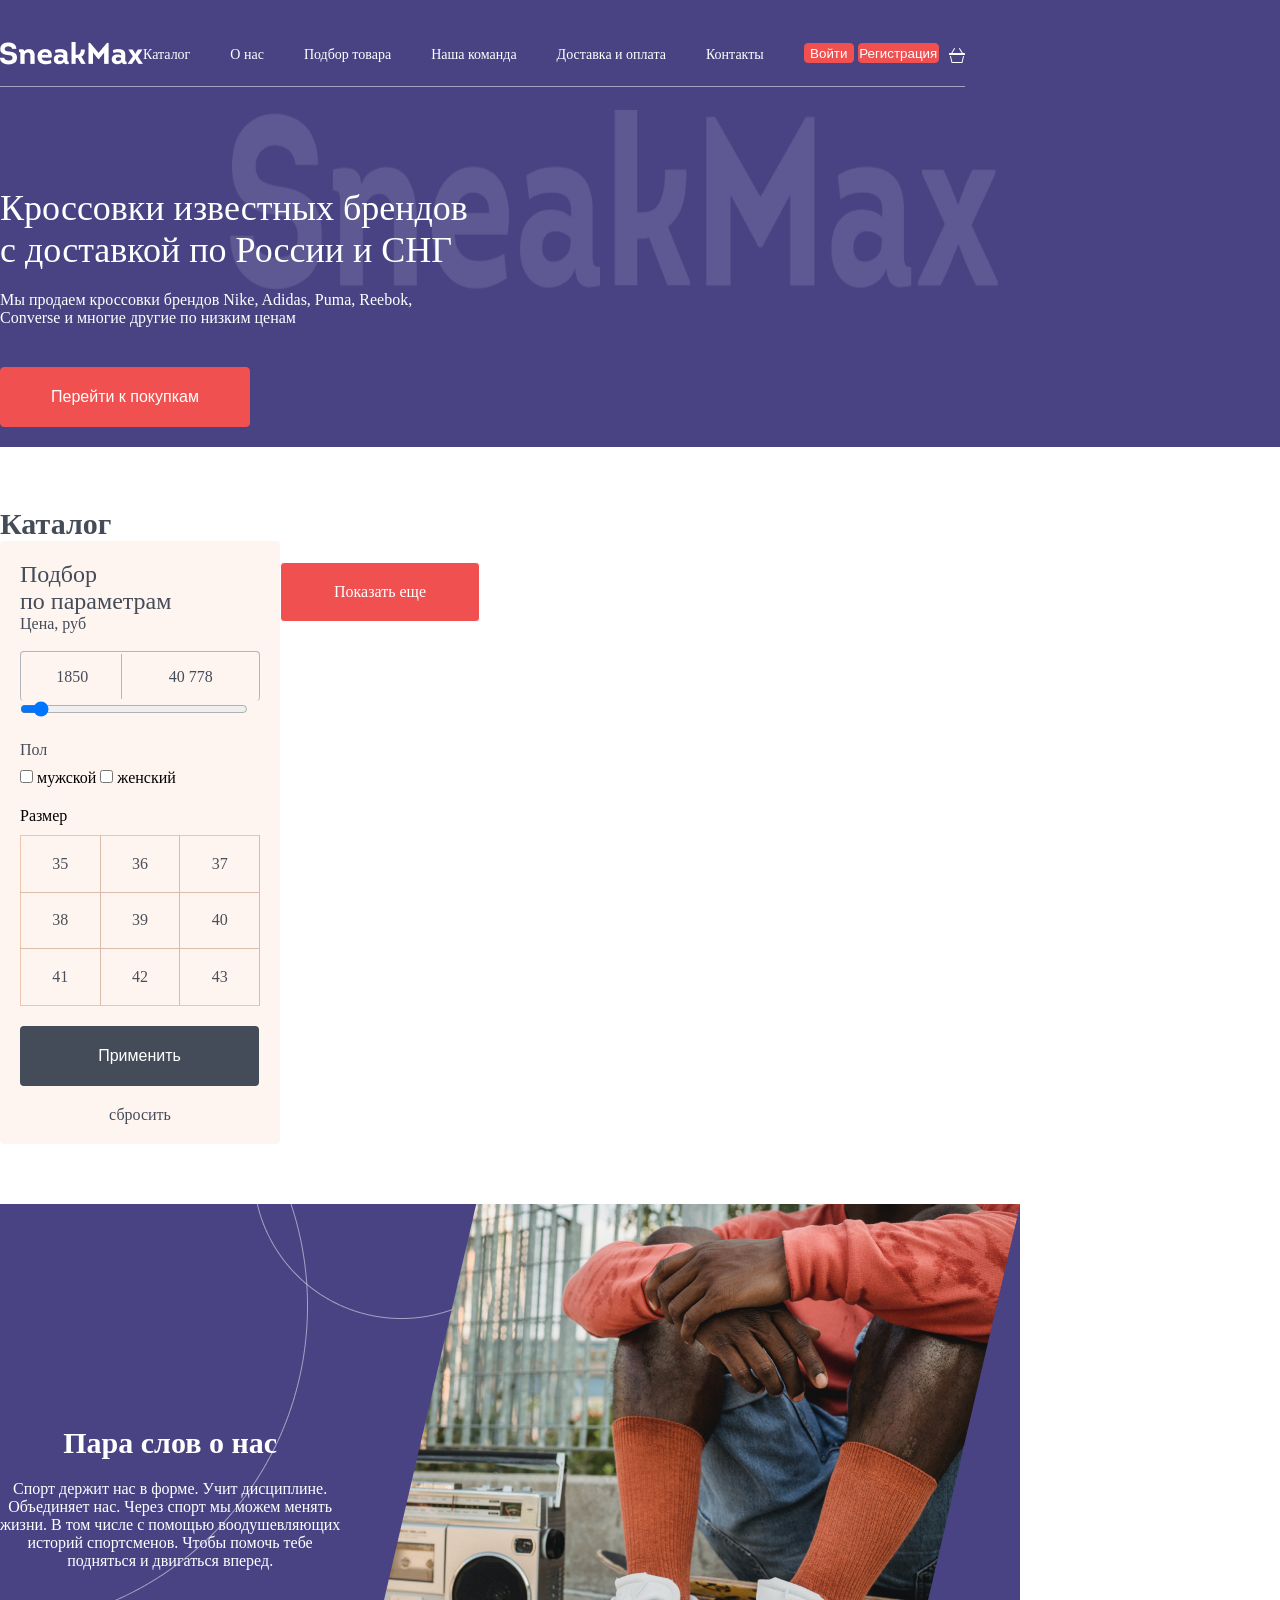
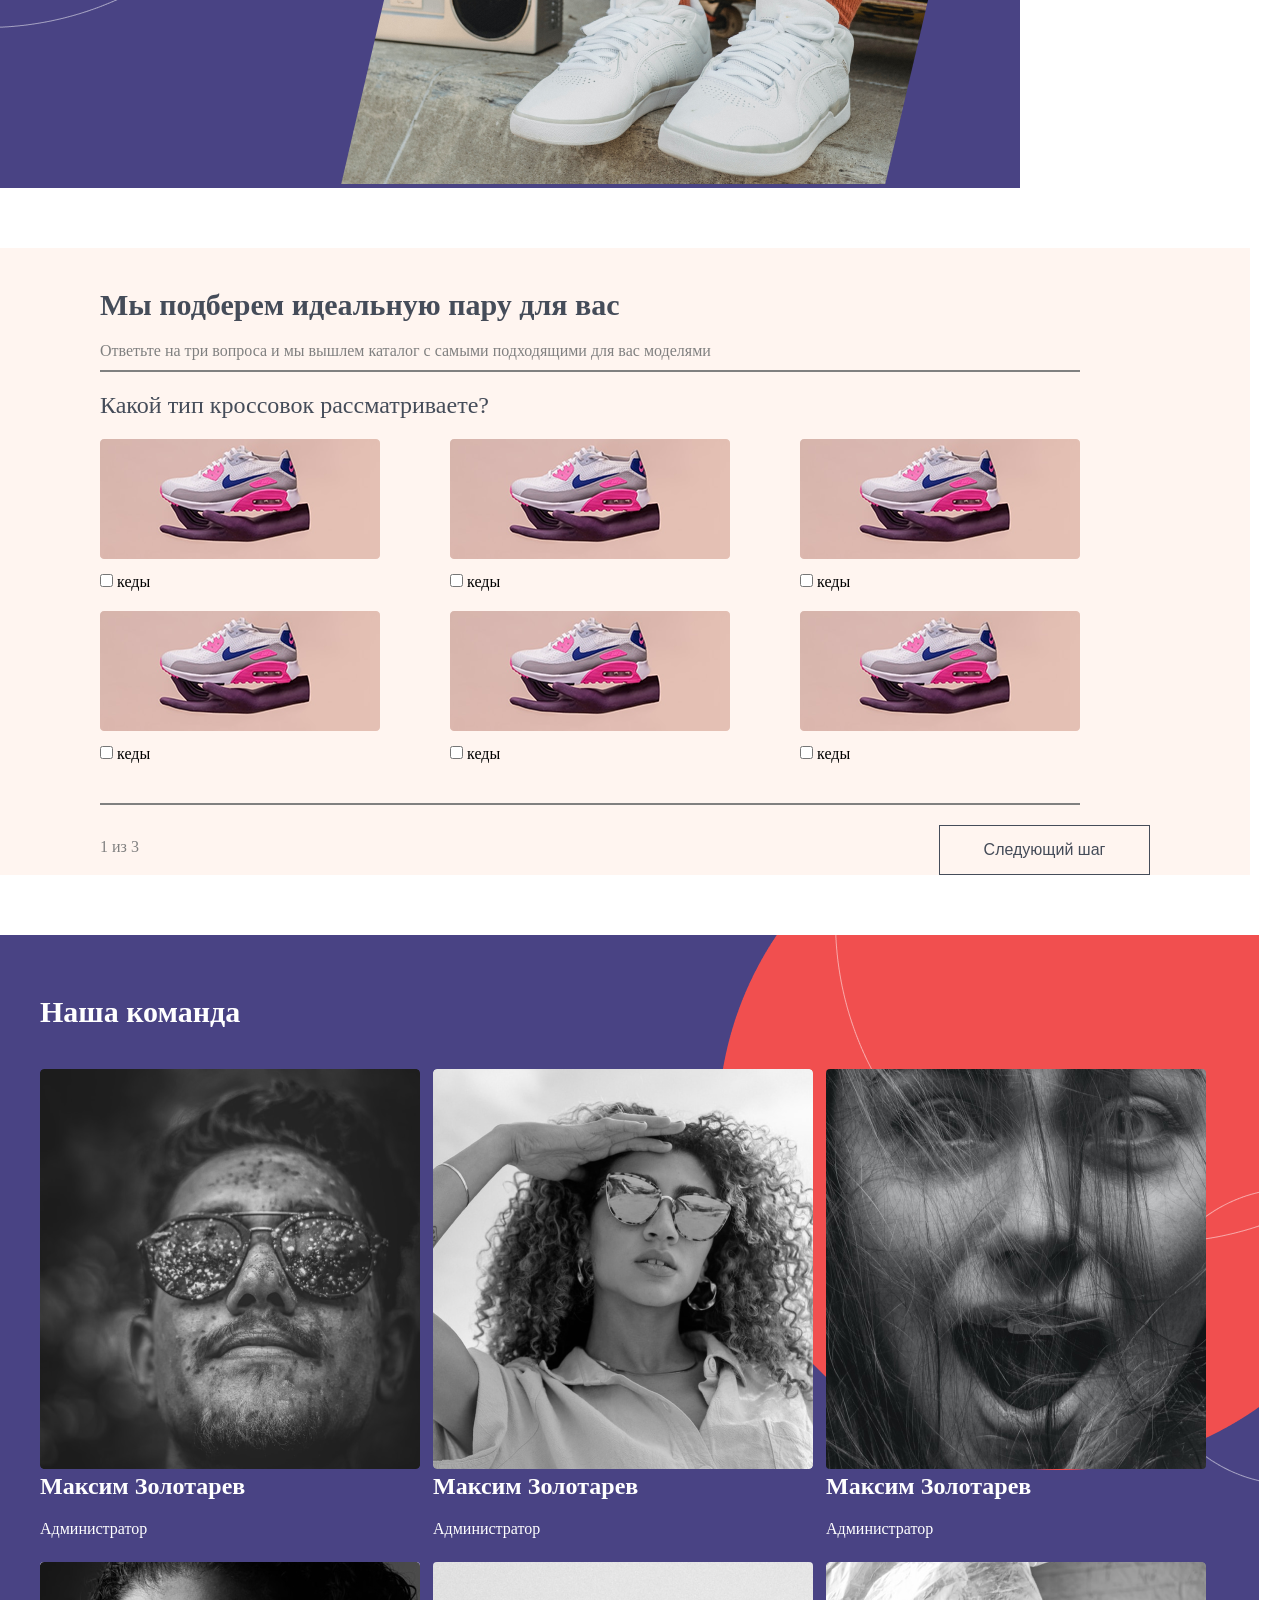
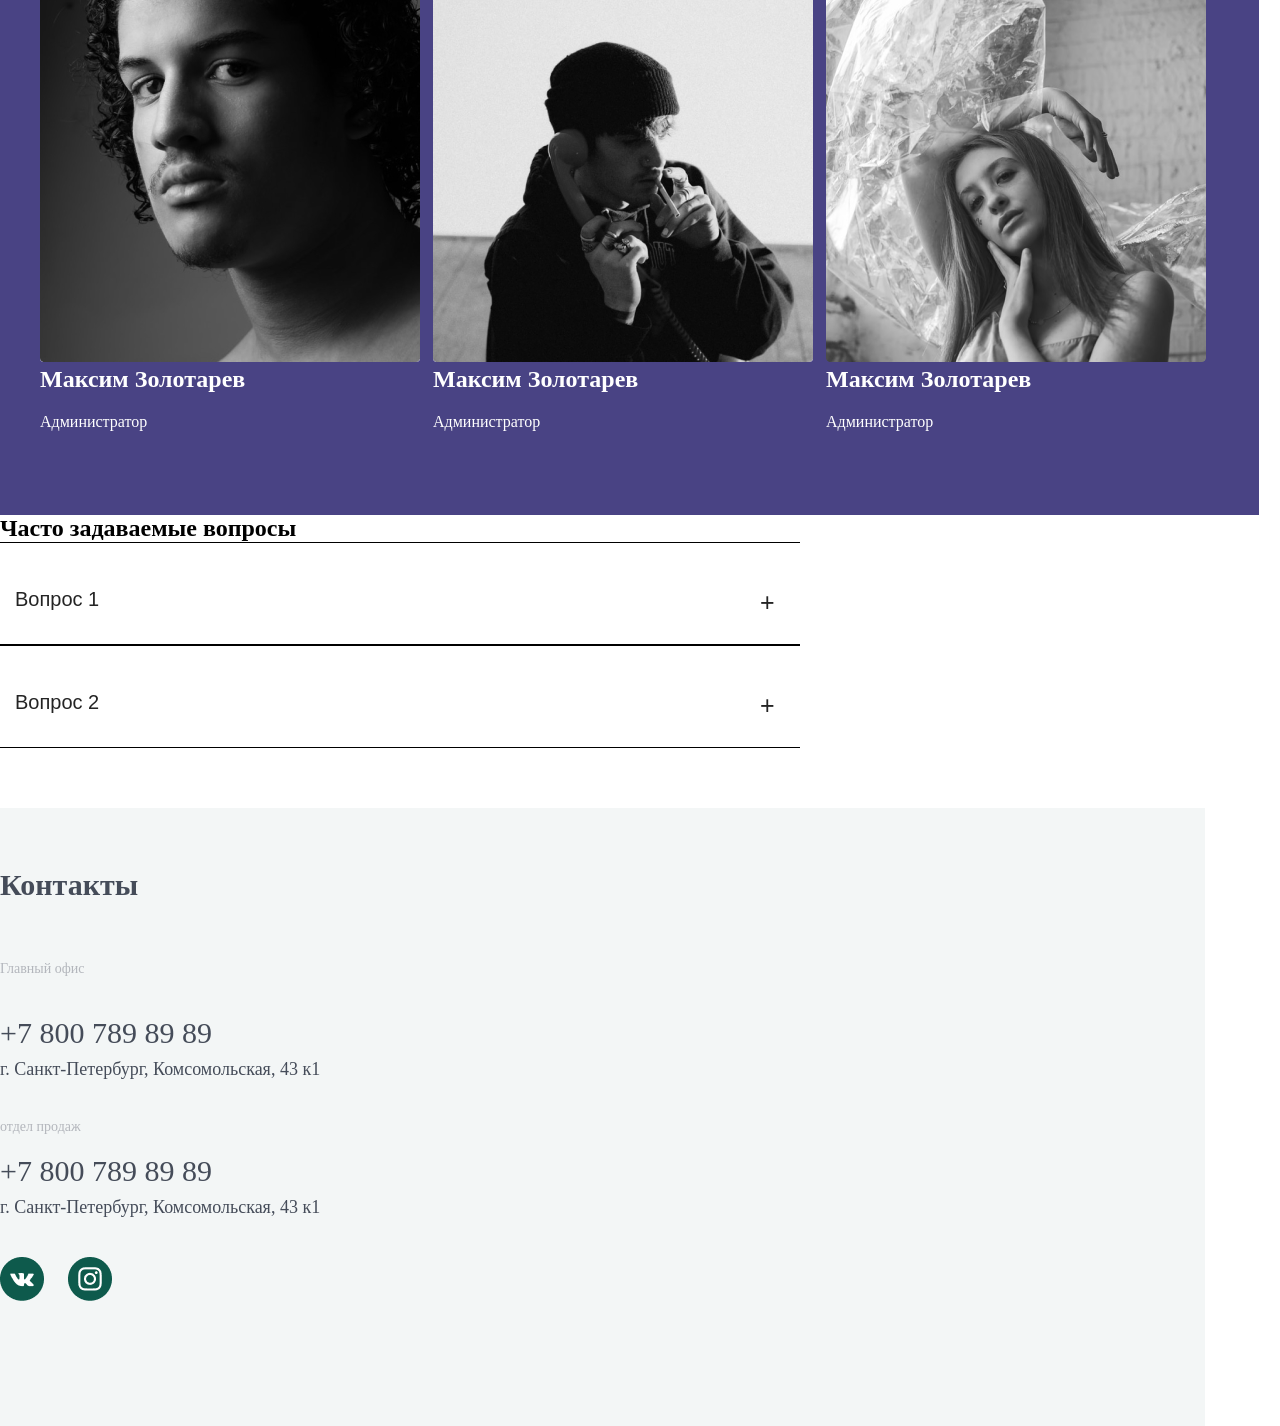
==== index.html @ 391a15df "test" ====
<!DOCTYPE html>
<html lang="en">
  <head>
    <meta charset="UTF-8" />
    <meta http-equiv="X-UA-Compatible" content="IE=edge" />
    <meta name="viewport" content="width=device-width, initial-scale=1.0" />
    <title>SneakMax</title>
    <link rel="stylesheet" href="./sneal.css" />
  </head>

  <body>
    <header class="header">
      <img src="./img/bg.png" alt="" class="bg-image" />

      <div class="container">

        <div class="header_wrapp">
          <img src="./img/logo.png" alt="logo" />
  
          <ul class="list">
            <li class="item-list">Каталог</li>
            <li class="item-list">О нас</li>
            <li class="item-list">Подбор товара</li>
            <li class="item-list">Наша команда</li>
            <li class="item-list">Доставка и оплата</li>
            <li class="item-list">Контакты</li>
          </ul>
          
  
          <div class="log-container ">
            <div class="container-btn">
              <a href="./auth/auth.html"><button class="btn-in">Войти</button></a>
              <a href="./reg/reg.html"><button class="btn-reg">Регистрация</button></a>
            </div>
            <button class="btn-logout">Выйти</button>
          </div>
  
        
          <svg
            xmlns="http://www.w3.org/2000/svg"
            width="16"
            height="16"
            fill="currentColor"
            class="basket"
            viewBox="0 0 16 16"
          >
            <path
              d="M5.757 1.071a.5.5 0 0 1 .172.686L3.383 6h9.234L10.07 1.757a.5.5 0 1 1 .858-.514L13.783 6H15.5a.5.5 0 0 1 .5.5v1a.5.5 0 0 1-.5.5H.5a.5.5 0 0 1-.5-.5v-1A.5.5 0 0 1 .5 6h1.717L5.07 1.243a.5.5 0 0 1 .686-.172zM3.394 15l-1.48-6h-.97l1.525 6.426a.75.75 0 0 0 .729.574h9.606a.75.75 0 0 0 .73-.574L15.056 9h-.972l-1.479 6z"
            />
          </svg>
        </div>
        
      </div>


      <div class="container">


        <div class="section1">
          <div class="sneak-max">
            <h1 class="title-max">
              Кроссовки известных брендов <br />
              с доставкой по России и СНГ
            </h1>
            <p class="text-max">
              Мы продаем кроссовки брендов Nike, Adidas, Puma, Reebok, <br />
              Converse и многие другие по низким ценам
            </p>
            <button class="btn-max">Перейти к покупкам</button>
            <img src="./img/back-текст.png" alt="" class="img-sneak" />
          </div>
        </div>

       
      </div>
      

      
    </header>

    <main>

      <div class="container">


        <section class="section2">
          <div class="left-section">
            <h1 class="catalog">Каталог</h1>
  
            <div class="filter-block">
              <h1 class="parameters">
                Подбор <br />
                по параметрам
              </h1>
              <div class="filter">
                <p class="filter-text">Цена, руб</p>
                <table class="price-table">
                  <tr>
                    <td class="td1">1850</td>
                    <td class="td2">40 778</td>
                  </tr>
                </table>
                <input
                  class="range"
                  type="range"
                  min="0"
                  max="30000"
                  value="1850"
                />
              </div>
  
              <div class="checkbox">
                <p class="text-checkbox">Пол</p>
                <div class="input">
                  <label class="label">
                    <input type="checkbox" id="check" />
                    <label class="label-text" for="check">мужской</label>
                  </label>
  
                  <label class="label">
                    <input type="checkbox" id="check2" />
                    <label class="label-text" for="check2">женский</label>
                  </label>
  
                  <!-- <label><input type="checkbox"> мужской</label>
      <label><input type="checkbox" checked> женский</label> -->
                </div>
              </div>
              <div class="block-sizes">
                <p class="sizes-text">Размер</p>
                <table class="table-sizes">
                  <tr>
                    <td class="size-item">35</td>
                    <td class="size-item">36</td>
                    <td class="size-item">37</td>
                  </tr>
                  <tr>
                    <td class="size-item">38</td>
                    <td class="size-item">39</td>
                    <td class="size-item">40</td>
                  </tr>
                  <td class="size-item">41</td>
                  <td class="size-item">42</td>
                  <td class="size-item">43</td>
                  <tr></tr>
                </table>
  
                <button class="btn-left-block">Применить</button>
                <p class="text-reset">сбросить</p>
              </div>
            </div>
          </div>
          <div class="right-section">
            <div class="cards">
            
              
          </div>
  
          <div class="btn-sneakers">Показать еще</div>
        </section>

      </div>

      <div class="container">

        <section class="about-us">
          <img src="./img/figure.png" alt="" class="figure-about" />
          <div class="left-block-about">
            <h1 class="title-about">Пара слов о нас</h1>
            <p class="text-about">
              Спорт держит нас в форме. Учит дисциплине. <br />
              Объединяет нас. Через спорт мы можем менять <br />
              жизни. В том числе с помощью воодушевляющих <br />
              историй спортсменов. Чтобы помочь тебе <br />
              подняться и двигаться вперед.
            </p>
            <!-- <img src="./img/cite.png" alt="" class="img-cite" /> -->
          </div>
  
          <div class="right-block-about">
            <img src="./img/pexels-budgeron-bach-5158825 2.png" alt="" />
          </div>
        </section>

      </div>
      

      <div class="container">

        <section class="sneakers-for-you">
          <div class="sneakers-catalog">
            <h1 class="title-sneakers">Мы подберем идеальную пару для вас</h1>
            <p class="text-sneak">
              Ответьте на три вопроса и мы вышлем каталог с самыми подходящими для
              вас моделями
            </p>
            <div class="line"></div>
            <h1 class="type-title">Какой тип кроссовок рассматриваете?</h1>
            <div class="cards-type">
              <!-- 1 карточка -->
              <div class="type-sneakers">
                <img src="./img/sneakers-type.png" alt="" class="img-type" />
                <div class="label-check">
                  <label class="label">
                    <input type="checkbox" id="check2" />
                    <label class="checkbox-type" for="check2">кеды</label>
                  </label>
                </div>
                
              </div>
              <!-- 2 карточка  -->
              <div class="type-sneakers">
                <img src="./img/sneakers-type.png" alt="" class="img-type" />
                <div class="label-check">
                  <label class="label">
                    <input type="checkbox" id="check2" />
                    <label class="checkbox-type" for="check2">кеды</label>
                  </label>
                </div>
              </div>
              <!-- 3 карточка -->
              <div class="type-sneakers">
                <img src="./img/sneakers-type.png" alt="" class="img-type" />
                <div class="label-check">
                  <label class="label">
                    <input type="checkbox" id="check2" />
                    <label class="checkbox-type" for="check2">кеды</label>
                  </label>
                </div>
              </div>
            </div>
  
            <div class="cards-type">
              <!-- 4 карточка  -->
              <div class="type-sneakers">
                <img src="./img/sneakers-type.png" alt="" class="img-type" />
                <div class="label-check">
                  <label class="label">
                    <input type="checkbox" id="check2" />
                    <label class="checkbox-type" for="check2">кеды</label>
                  </label>
                </div>
              </div>
              <!-- 5 карточка -->
              <div class="type-sneakers">
                <img src="./img/sneakers-type.png" alt="" class="img-type" />
                <div class="label-check">
                  <label class="label">
                    <input type="checkbox" id="check2" />
                    <label class="checkbox-type" for="check2">кеды</label>
                  </label>
                </div>
              </div>
              <!-- 6 карточка  -->
              <div class="type-sneakers">
                <img src="./img/sneakers-type.png" alt="" class="img-type" />
                <div class="label-check">
                  <label class="label">
                    <input type="checkbox" id="check2" />
                    <label class="checkbox-type" for="check2">кеды</label>
                  </label>
                </div>
              </div>
            </div>
            <div class="line2"></div>
            <div class="block-page-btn">
              <p class="page">1 из 3</p>
            <button class="btn-step">Следующий шаг</button>
            </div>
            
          </div>
        </section>

      </div>
     
      

      

      <div class="container">

        <section class="team">
          <div class="figure-team">
            <img src="./img/figure4.png" alt="" class="figure-team" />
          </div>
  
          <h1 class="team-title">Наша команда</h1>
          <div class="team-cards">
            <div class="team-block">
              <!-- 1 карточка -->
              <div class="our-team-cards">
                <img src="./img/1.png" alt="" class="img-team" />
                <h1 class="our-team-title">Максим Золотарев</h1>
                <p class="text-our-team">Администратор</p>
              </div>
  
              <!-- 2 карточка  -->
              <div class="our-team-cards">
                <img src="./img/2.png" alt="" class="img-team" />
                <h1 class="our-team-title">Максим Золотарев</h1>
                <p class="text-our-team">Администратор</p>
              </div>
  
              <!-- 3 карточка -->
              <div class="our-team-cards">
                <img src="./img/3.jpg" alt="" class="img-team" />
                <h1 class="our-team-title">Максим Золотарев</h1>
                <p class="text-our-team">Администратор</p>
              </div>
            </div>
  
            <div class="team-block">
              <!-- 4 карточка -->
              <div class="our-team-cards">
                <img src="./img/4.jpg" alt="" class="img-team" />
                <h1 class="our-team-title">Максим Золотарев</h1>
                <p class="text-our-team">Администратор</p>
              </div>
  
              <!-- 5 карточка -->
  
              <div class="our-team-cards">
                <img src="./img/5.jpg" alt="" class="img-team" />
                <h1 class="our-team-title">Максим Золотарев</h1>
                <p class="text-our-team">Администратор</p>
              </div>
  
              <!-- 6 карточка -->
  
              <div class="our-team-cards">
                <img src="./img/6.png" alt="" class="img-team" />
                <h1 class="our-team-title">Максим Золотарев</h1>
                <p class="text-our-team">Администратор</p>
              </div>
            </div>
          </div>
        </section>

      </div>


      <div class="container">

        <section class="block-faq">
        
          <h1 class="block-title-faq">Часто задаваемые вопросы</h1>
  
  
        <div class="accordion">
  
          <div class="item">
              
  
              <button class="title">Вопрос 1</button>
              <div class="content-ac">
                <p>А это ответ 1: в комплексе функционируют 6 детских садов с площадками, воспитателями и всякими <br> другими людьми</p>
              </div>
  
          </div>
  
           <div class="item">
  
              <button class="title">Вопрос 2</button>
              <div class="content-ac">
                <p>А это ответ 1: в комплексе функционируют 6 детских садов с площадками, воспитателями и всякими <br> другими людьми</p>
              </div>
  
          </div>
  
  
  
  
        </section>

      </div>

      <div class="container">


        <section class="contacts">
          <div class="block-contacts">
            <h1 class="title-contacts">Контакты</h1>
            <p class="head-office">Главный офис</p>
            <p class="telephone">+7 800 789 89 89</p>
            <p class="address">г. Санкт-Петербург, Комсомольская, 43 к1</p>
            <p class="text-sales">отдел продаж</p>
            <p class="telephone2">+7 800 789 89 89</p>
            <p class="address2">г. Санкт-Петербург, Комсомольская, 43 к1</p>
            <div class="img-logo">
              <img src="./img/VK.png" alt="" class="logo-vk">
            <img src="./img/Instagram.png" alt="" class="logo-inst">
            </div>
          
          </div>
          <div class="contacts__map">
            <iframe src="https://yandex.ru/map-widget/v1/?um=constructor%3Ad778e70ad97eed3311e017243948eada6f2f8fdb418909008e8bcf9c5e8c79ec&amp;source=constructor" width="747" height="503" frameborder="0"></iframe>
        </div>
        </section>

      </div>

      <section class="input-block">


      </section>





    </main>


   

    <script src="./reg/reg.js"></script>
    <script src="./auth.js"></script>
    <script src="script.js"></script>
    <script src="accordion.js"></script>
    <script src="./addItem.js"></script>
  </body>
</html>
---- sneal.css ----
* {
    margin: 0;
    padding: 0;
    text-decoration: none;
    list-style-type: none;
    box-sizing: border-box;
}



.header {
    /* display: flex; */
    
    background-color: hsla(246, 33%, 39%, 1);
    /* height: 528px; */
    /* flex-direction: column; */
    padding: 20px 0;
    
    /* padding: 0px 370px; */
}

.container{
    max-width: 1300px;
    display: flex;
    margin: 0 auto;
    justify-content: space-between;
    /* overflow: hidden; */

}



.header_wrapp{
    display: flex;
    align-items: center;
    justify-content: space-around;
    
    
    border-bottom: 1px solid rgba(255, 255, 255, 0.5);
}

.list {
    display: flex;
    margin-top: 27px;
}


.log-container .container-btn{
    display: block;
}
.log-container.auth .container-btn{
    display: none;
}
.log-container .btn-logout{
    display: none;
}
.log-container.auth .btn-logout{
    display: block;
}

.btn-in{
    background-color: hsla(0, 85%, 63%, 1);
    color: hsla(0, 0%, 100%, 1);
    border-radius: 4px;
    width: 50px;
    height: 20px;
    border: 1px solid hsla(0, 85%, 63%, 1) ;
}

.btn-reg{
    background-color: hsla(0, 85%, 63%, 1);
    color: hsla(0, 0%, 100%, 1);
    border-radius: 4px;
    width: 81px;
    height: 20px;
    border: 1px solid hsla(0, 85%, 63%, 1) ;
}


.section1{


    margin-top: 100px;

    
}


.bg-image{
    position: absolute;
    /* top: 25vh;
    left: 30vw; */
    width: 60vw;
    height: 20vh;
    transform: translateX(30%) translateY(50%);



}

.item-list {
    color: hsla(0, 0%, 100%, 1);
    margin-right: 40px;
    font-size: 14px;
    font-weight: 400;
    margin-bottom: 23px;
}

.basket {
    margin-left: 10px;
    margin-top: 24px;
    color: hsla(0, 0%, 100%, 1);
    margin-bottom: 21px;
}

/* .line{
    display: flex;
    width: 1,180px;
    height: 1px;
    text-align: center;
    color: hsla(0, 0%, 100%, 0.5);
} */




.title-max {
    color: hsla(0, 0%, 100%, 1);
    font-size: 36px;
    font-weight: 400;
    margin-bottom: 20px;
}

.text-max {
    color: hsla(0, 0%, 100%, 1);
    font-size: 16px;
    font-weight: 400;
    margin-bottom: 40px;
}

.btn-max {
    height: 60px;
    width: 250px;
    background-color: hsla(0, 85%, 63%, 1);
    color: hsla(0, 0%, 100%, 1);
    font-size: 16px;
    font-weight: 400;
    border-radius: 4px;
    border: 1px solid hsla(0, 85%, 63%, 1);
}

.catalog {
    font-size: 30px;
    font-weight: 700;
    color: hsla(219, 13%, 31%, 1);
    
    

}

.section2{
    display: flex;
    justify-content: center;
    align-items: start;
    padding: 60px 0px;

}

.filter-block {
    background-color: hsla(21, 100%, 97%, 1);
    
    padding: 20px;
    border-radius: 4px;
}

.parameters {
    font-size: 24px;
    font-weight: 400;
    color: hsla(219, 13%, 31%, 1);
    
}



.filter-text {
    color: hsla(219, 13%, 31%, 1);
    font-size: 16px;
    font-weight: 400;
    margin-bottom: 18px;
}

.price-table {
    border: 1px solid hsla(220, 6%, 72%, 1);
    width: 240px;
    height: 50px;
    border-radius: 4px;
    color: hsla(219, 13%, 31%, 1);
    font-size: 16px;
    font-weight: 400;
    border-bottom: none;
}

.td1 {
    /* padding: 17px 41px 17px 42px; */
    border-right: 1px solid hsla(220, 6%, 72%, 1);
    text-align: center;
}

.td2 {
    /* padding: 17px 35px 17px 35px; */
    text-align: center;
}

.range {
    color: hsla(219, 13%, 31%, 1);

    width: 95%;
}

.text-checkbox {
    color: hsla(219, 13%, 31%, 1);
    font-weight: 400;
    font-size: 16px;
    margin-bottom: 10px;
    margin-top: 20px;
    
}



.block-sizes {
    margin-top: 20px;
   
}

.sizes-text {
    margin-bottom: 10px;
    color: hsla(0, 0%, 0%, 1);
    font-size: 16px;
    font-weight: 400;
}

.table-sizes {
    
    margin-bottom: 20px;
    color: hsla(219, 13%, 31%, 1);
    font-weight: 400;
    font-size: 16px;
    border-collapse: collapse;
    border: 1px solid #eec4ad;
    width: 240px;
    height: 171px;
}

.size-item {
    color: #4a4f59;
    border-right: 0.29px solid hsla(22, 41%, 76%, 1);
    border-bottom: 0.29px solid hsla(22, 41%, 76%, 1);
    transition: 300ms;
    cursor: pointer;
    text-align: center;
}

.size-item:hover{
    background-color: #eec4ad;
}

.left-reset {
    margin-left: 20px;

}

.btn-left-block {
    background-color: hsla(219, 13%, 31%, 1);
    font-size: 16px;
    font-weight: 400;
    width: 239px;
    height: 60px;
    color: hsla(0, 0%, 100%, 1);
    border-radius: 4px;
    border: none;
}

.text-reset {
    color: hsla(219, 13%, 31%, 1);
    font-size: 16px;
    font-weight: 400;
    text-align: center;
    margin-top: 20px;
}

/* .right-section {
    display: flex;
    align-items: center;
    justify-content: center;
    flex-wrap: wrap;
} */

.cards {
    display: flex;
    flex-wrap: wrap;
    margin-top: 15px;
}

.card-sneakers{
    margin: 20px;
}
.text-sneakers{
    font-size: 16px;
    font-weight: 400;
    color: hsla(219, 13%, 31%, 1);
    margin-bottom: 10px;
}
.price-sneakers{
    font-size: 20px;
    font-weight: 400;
    color: hsla(219, 13%, 31%, 1);
}
.btn-sneakers{
    background-color: hsla(0, 85%, 63%, 1);
    font-size: 16px;
    font-weight: 400;
    color: hsla(0, 0%, 100%, 1);
    height: 60px;
    width: 200px;
    border: 1px solid;
    border-radius: 4px;
    margin: 40px auto;
    display: flex;
    justify-content: center;
    align-items: center;
    transition: 300ms;
    cursor: pointer;
}

.btn-sneakers:hover{
    background-color: rgb(233, 138, 138);
}


.about-us{
    background-color: hsla(246, 33%, 39%, 1);
    display: flex;

}
.right-block-about{
  clip-path: polygon(20% 0, 100% 0, 80% 100%, 0% 100%);
  overflow: hidden;
}
.left-block-about{
 /* margin-left: 374px; */
 margin-top: 222px;

}
.title-about{
    color: hsla(0, 0%, 100%, 1);
    font-weight: 700;
    font-size: 30px;
    margin-bottom: 20px;
    text-align: center;

}
.text-about{
    font-weight: 400;
    font-size: 16px;
    color: hsla(0, 0%, 100%, 1);
    /* margin-left: 374px; */
    text-align: center;

 
}
.img-cite{
    width: 147px;
    height: 20px;
    margin-top: 20px;
    /* margin-left: 670px; */
    margin-right: 53px;
}
.figure-about{
    /* width: 550px;
    height: 424px; */
    position: absolute;
    pointer-events: none;
}

    
.sneakers-catalog{
/* width: 1180px;
height: 658px; */
background-color: hsla(21, 100%, 97%, 1);

margin-bottom: 60px;
margin-top: 60px;
}
.title-sneakers{
    padding-top: 40px;
    padding-left: 100px;
    padding-bottom: 20px;
    font-size: 30px;
    font-weight: 700;
    color: hsla(219, 13%, 31%, 1);
}
.text-sneak{
    font-size: 16px;
    font-weight: 400;
    color: hsla(0, 0%, 50%, 1);
    padding-left: 100px;
    padding-bottom: 10px;
}
.line{
    width: 980px;
    height: 1px;
    color: hsla(0, 0%, 50%, 1);
    border: 1px solid;
    margin-left: 100px;
    margin-right: 100px;
}
.type-title{
    color: hsla(219, 13%, 31%, 1);
    padding-top: 20px;
    padding-left: 100px;
    font-size: 24px;
    font-weight: 400;
}
.cards-type{
    display: flex;
    padding-left: 100px;
    padding-right: 100px;
}
.type-sneakers{
    margin-right: 70px;
}
.img-type{
    margin-bottom: 10px;
    margin-top: 20px;
}
.line2{
    width: 980px;
    height: 0px;
    border: 1px solid hsla(0, 0%, 50%, 1);
    margin-left: 100px;
    margin-right: 100px;
    margin-top: 40px;
}

.block-page-btn{
    display: flex;
    justify-content: space-between;
}
.page{
padding-left: 100px;
padding-top: 33px;
color: hsla(0, 0%, 50%, 1);
font-size: 16px;
font-weight: 400;
}
.btn-step{
margin-right: 100px;
margin-top: 20px;
font-size: 16px;
font-weight: 400;
color: hsla(219, 13%, 31%, 1);
width: 211px;
height: 50px;
background-color: hsla(21, 100%, 97%, 1);
border: 1px solid hsla(219, 13%, 31%, 1)
}


.team{
    background-color: hsla(246, 33%, 39%, 1);
    /* width: 1,920px; */
    /* height: 1,190px; */
    padding: 60px 40px;
    /* margin-top: 60px; */
    position: relative;

}
.team-title{
    color: hsla(0, 0%, 100%, 1);
    font-weight: 700;
    font-size: 30px;
    /* padding-top: 60px;
    padding-bottom: 40px; */
    /* margin-left: 374px; */
    margin-bottom: 40px;
}
.team-block{
    display: flex;
    /* margin-left: 370px; */
    justify-content: center;

}
.figure-team{
    display: flex;
    position: absolute;
    top: 0;
    right: 0;
    /* width: 541px;
    height: 535px; */
    z-index: 1;
}

 
.our-team-cards{
    margin-right: 13px;
    position: relative;
    z-index: 2;
}
.our-team-title{
    color: hsla(0, 0%, 100%, 1);
    font-size: 24px;
    font-weight: 700;
    margin-bottom: 20px;
}
.text-our-team{
    color: hsla(0, 0%, 100%, 1);
    font-size: 16px;
    font-weight: 400;
    margin-bottom: 24px;
}
.img-team{
    border-radius: 4px;
}


.accordion{
    width: 800px;
    margin: 0 auto;
}

.item{
    border-bottom: 1px solid ;
    border-top: 1px solid ;
    padding: 30px 0px 18px 0px;
    
}

.title{
    width: 100%;
    padding: 15px;
    font-size: 20px;
    cursor: pointer;
    position: relative;
    border: none;
    background: none;
    text-align: left;
    color: #242424;
    font-weight: 400;
    
}

.title::after{
    content: "+";
    position: absolute;
    right: 15px;
    transition: 300ms;
    font-size: 25px;
    width: 25px;
    height: 25px;
}

.item.active .title::after{
    content: "x";
}

.content-ac{
    max-height: 0;
    overflow: hidden;
    padding: 0 15px;
    transition: 300ms;
}

.item.active .content-ac{
    max-height: 100px;

}

.content-ac p{
    color: #24242480;
    font-size: 16px;
    font-weight: 400;
}












.contacts{
  background-color: hsla(169, 15%, 96%, 1);  
  height: 618px;
  margin-top: 60px;
  display: flex;

  padding-top: 60px;
}
.title-contacts{
    color: hsla(219, 13%, 31%, 1);
    font-size: 30px;
    font-weight: 700;
}
.head-office{
    color: hsla(220, 6%, 72%, 1);
    font-size: 14px;
    font-weight: 400;
    margin-top: 59px;
}
.telephone{
    color: hsla(219, 13%, 31%, 1);
    font-size: 30px;
    font-weight: 400;
    margin-top: 39px;
}
.address{
    color: hsla(219, 13%, 31%, 1);
    font-size: 18px;
    font-weight: 400;
    margin-top: 9px;
}
.text-sales{
    color: hsla(220, 6%, 72%, 1);
    font-size: 14px;
    font-weight: 400;
    margin-top: 39px;
}
.telephone2{
    color: hsla(219, 13%, 31%, 1);
    font-size: 30px;
    font-weight: 400;
    margin-top: 19px;
}
.address2{
    color: hsla(219, 13%, 31%, 1);
    font-size: 18px;
    font-weight: 400;
    margin-top: 9px;
    margin-right: 138px;
}
/* .contacts__map{
    width: 680px;
    height: 497px;
}   */
.img-logo{
    margin-top: 39px;
}
.logo-vk{
    margin-right: 20px;
}
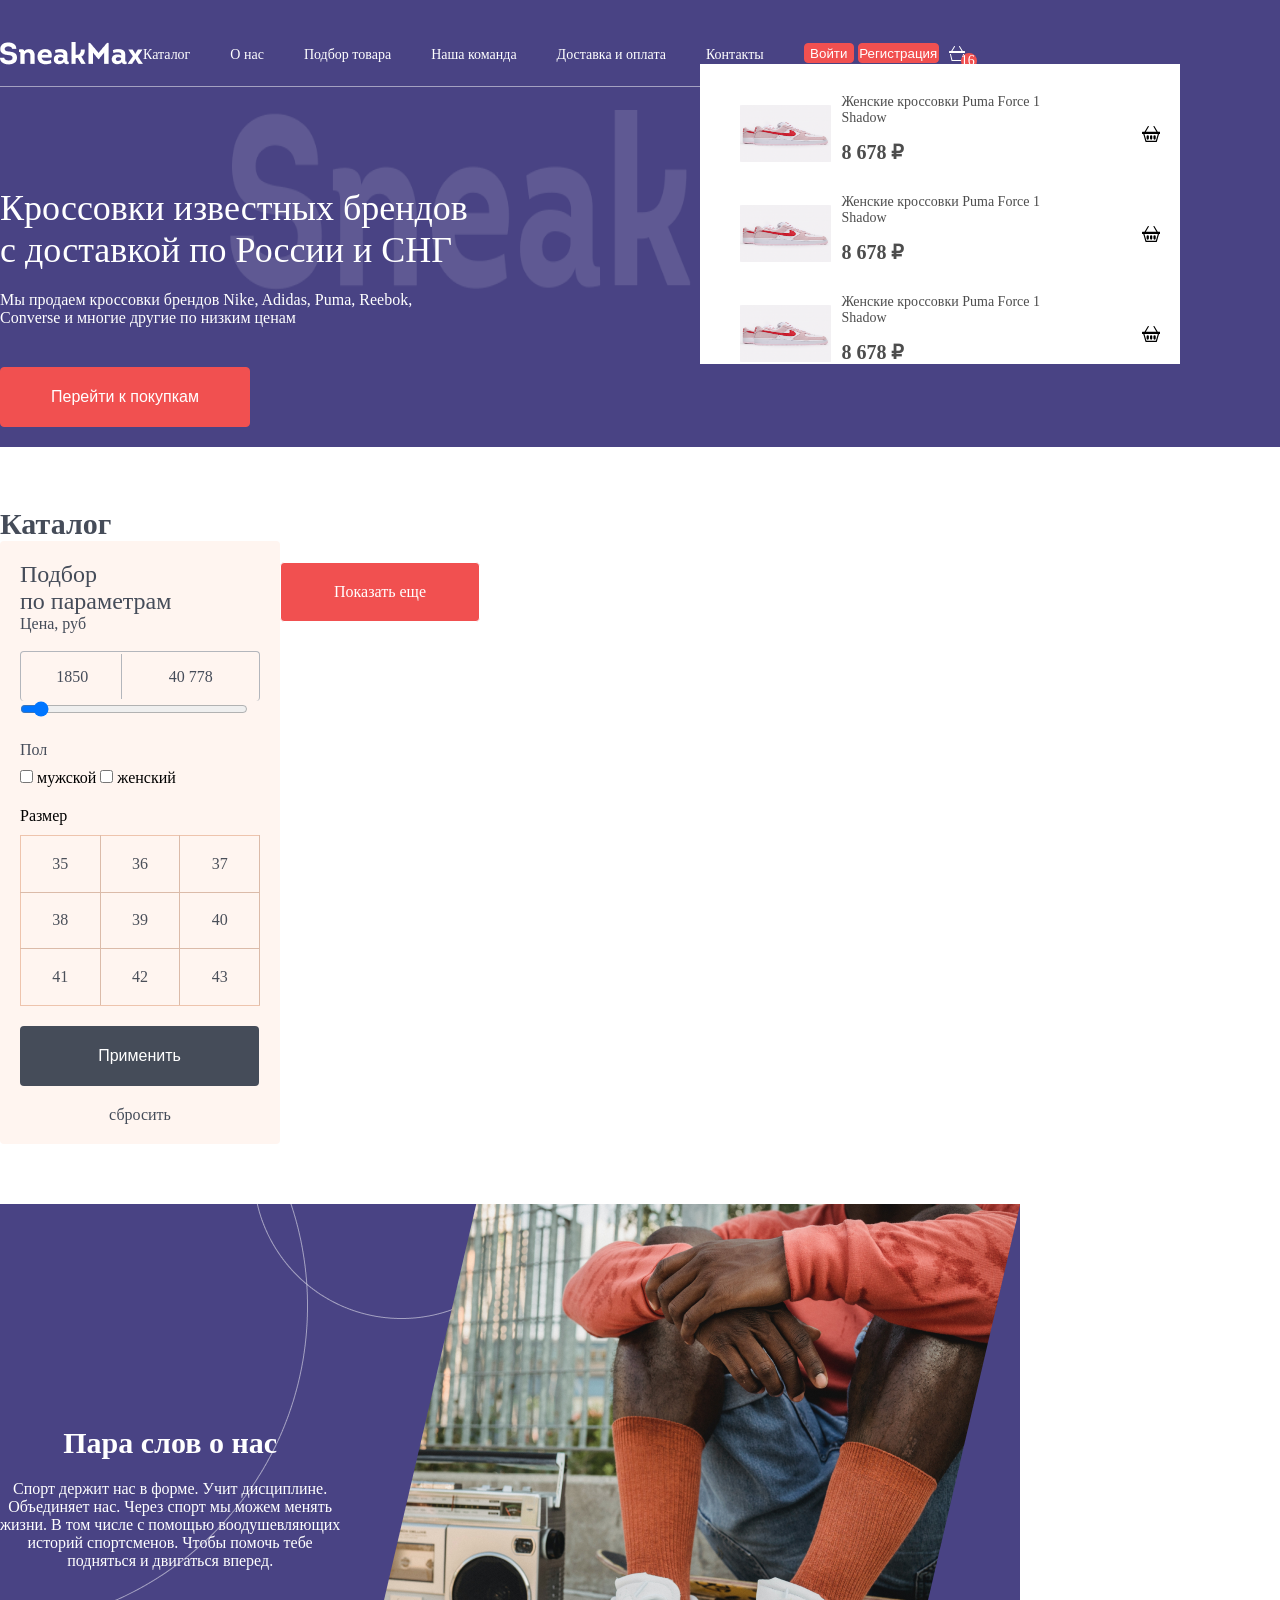
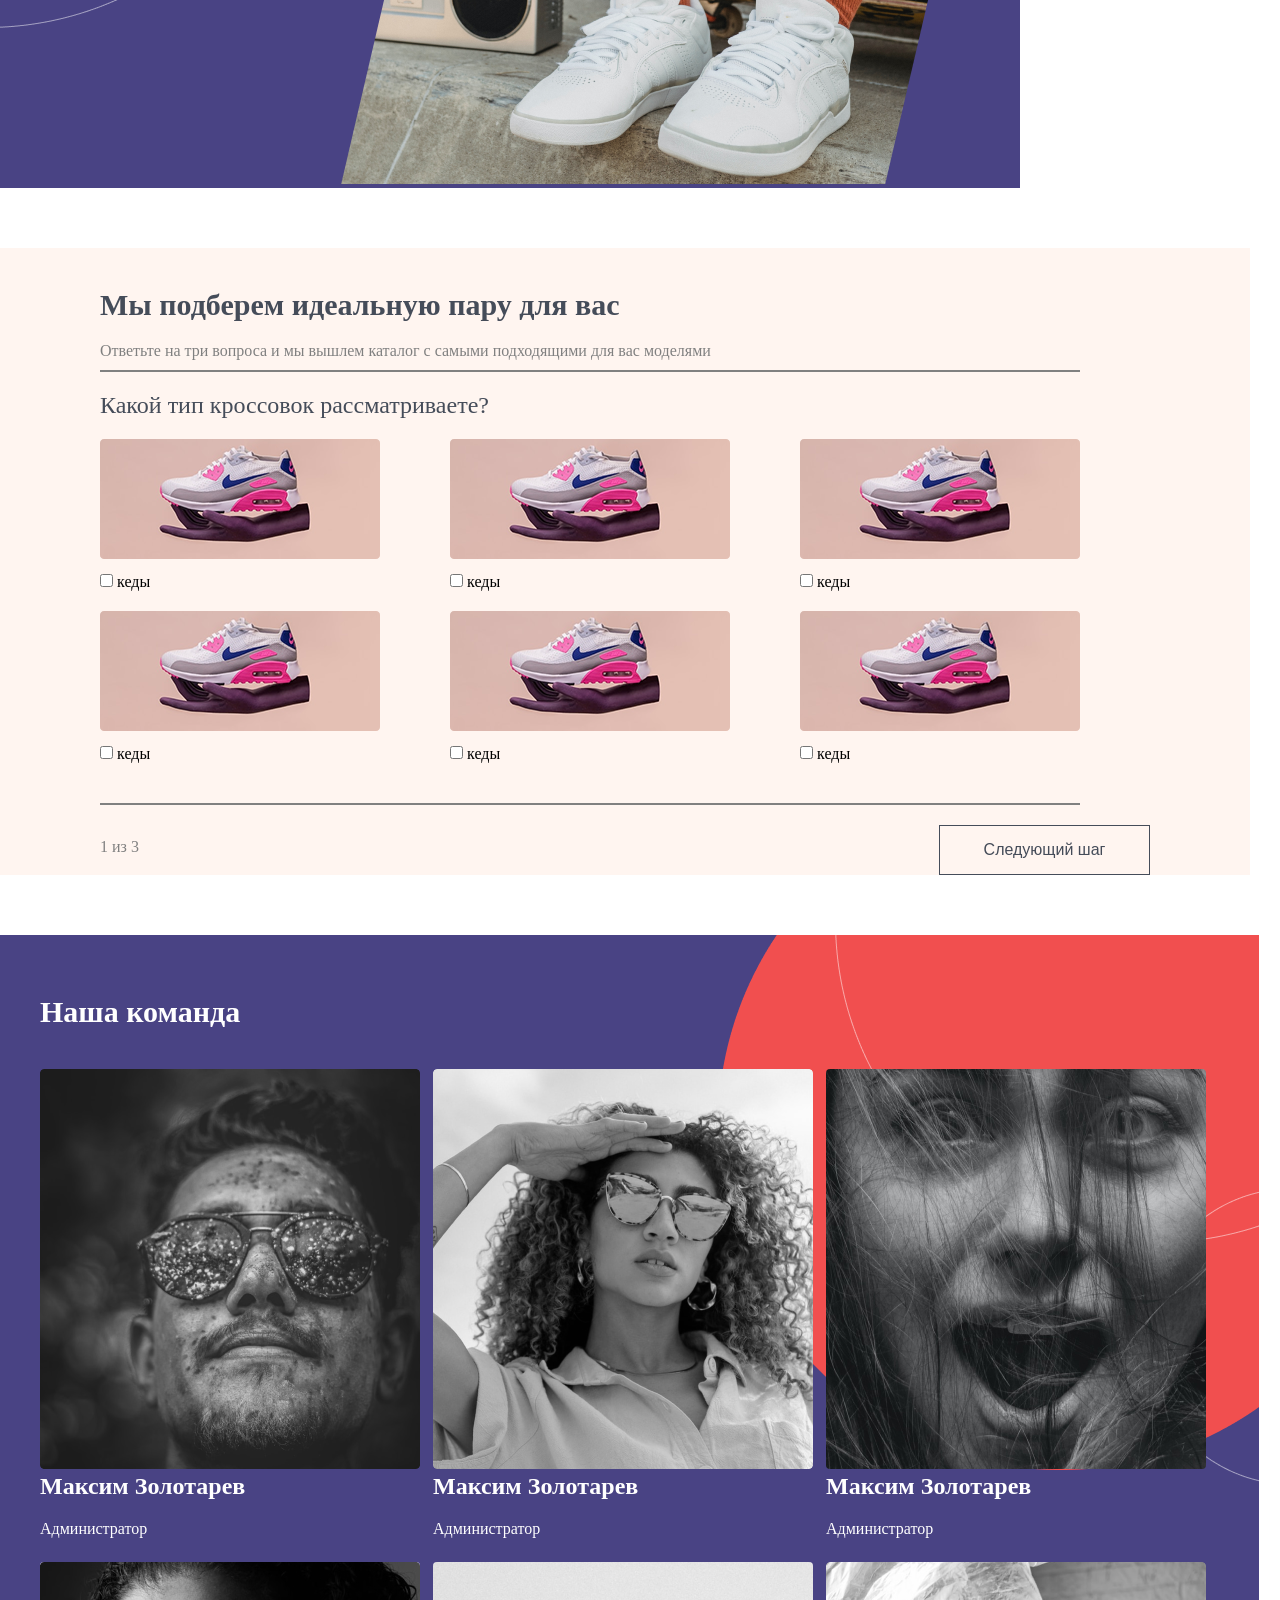
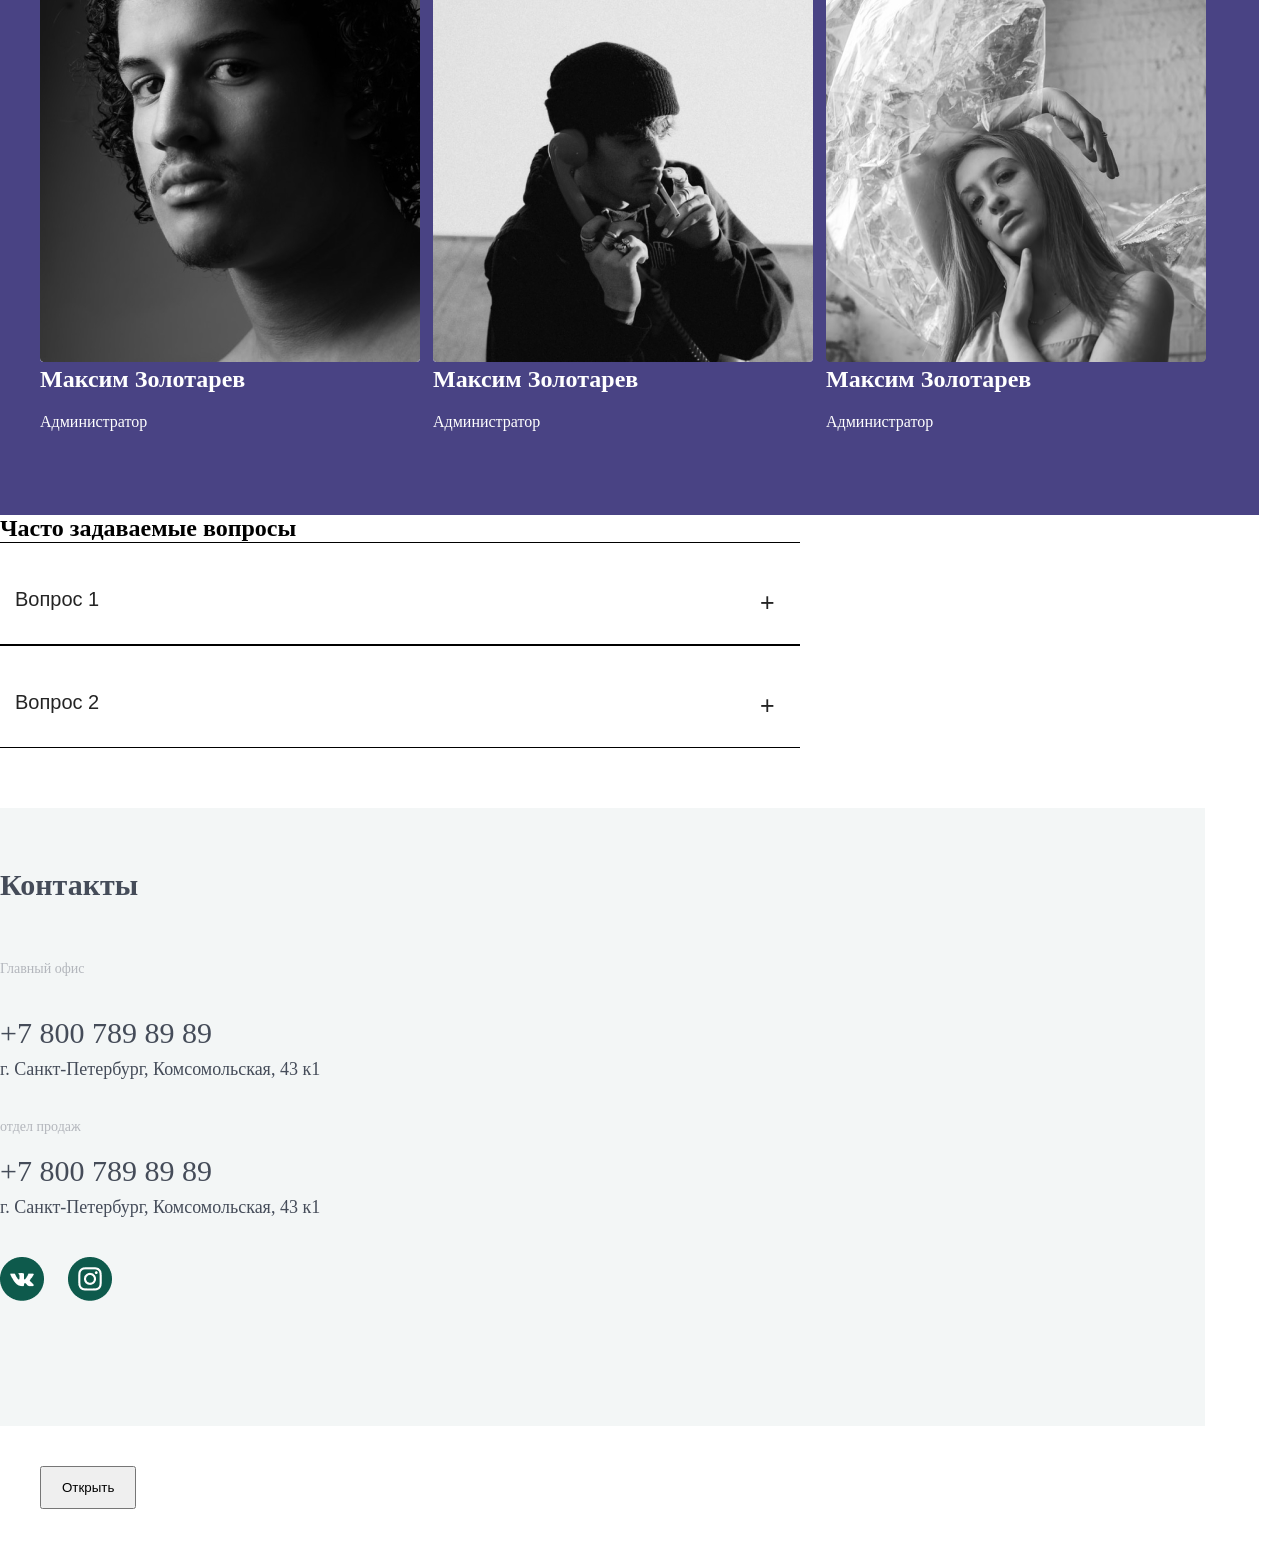
==== commit e36c669e: "add basket" ====
--- a/index.html
+++ b/index.html
@@ -9,6 +9,15 @@
   </head>
 
   <body>
+
+
+
+    <div class="not">
+
+      <h2>Товар добавлен</h2>
+
+    </div>
+
     <header class="header">
       <img src="./img/bg.png" alt="" class="bg-image" />
 
@@ -34,9 +43,10 @@
             </div>
             <button class="btn-logout">Выйти</button>
           </div>
-  
-        
-          <svg
+
+          <div class="block-basket">
+            <span class="count-basket">16</span>
+            <svg
             xmlns="http://www.w3.org/2000/svg"
             width="16"
             height="16"
@@ -48,6 +58,10 @@
               d="M5.757 1.071a.5.5 0 0 1 .172.686L3.383 6h9.234L10.07 1.757a.5.5 0 1 1 .858-.514L13.783 6H15.5a.5.5 0 0 1 .5.5v1a.5.5 0 0 1-.5.5H.5a.5.5 0 0 1-.5-.5v-1A.5.5 0 0 1 .5 6h1.717L5.07 1.243a.5.5 0 0 1 .686-.172zM3.394 15l-1.48-6h-.97l1.525 6.426a.75.75 0 0 0 .729.574h9.606a.75.75 0 0 0 .73-.574L15.056 9h-.972l-1.479 6z"
             />
           </svg>
+          </div>
+  
+        
+         
         </div>
         
       </div>
@@ -401,8 +415,82 @@
 
       <section class="input-block">
 
-
       </section>
+<button class="btn-modal">Открыть</button>
+      <div class="modal">
+        <!-- 1 card -->
+        <div class="card-modal">
+          <img src="./img/sneakers.png" alt="" class="img-modal">
+          <div>
+            <p class="title-modal">Женские кроссовки Puma Force 1 Shadow</p>
+            <p class="price-moadal">8 678 ₽ </p>
+          </div>
+          
+          <svg xmlns="http://www.w3.org/2000/svg" width="20" height="20" fill="currentColor" class="bi-basket2" viewBox="0 0 16 16">
+            <path d="M4 10a1 1 0 0 1 2 0v2a1 1 0 0 1-2 0zm3 0a1 1 0 0 1 2 0v2a1 1 0 0 1-2 0zm3 0a1 1 0 1 1 2 0v2a1 1 0 0 1-2 0z"/>
+            <path d="M5.757 1.071a.5.5 0 0 1 .172.686L3.383 6h9.234L10.07 1.757a.5.5 0 1 1 .858-.514L13.783 6H15.5a.5.5 0 0 1 .5.5v1a.5.5 0 0 1-.5.5h-.623l-1.844 6.456a.75.75 0 0 1-.722.544H3.69a.75.75 0 0 1-.722-.544L1.123 8H.5a.5.5 0 0 1-.5-.5v-1A.5.5 0 0 1 .5 6h1.717L5.07 1.243a.5.5 0 0 1 .686-.172zM2.163 8l1.714 6h8.246l1.714-6z"/>
+          </svg>
+        </div>
+
+<!-- 2 card -->
+<div class="card-modal">
+  <img src="./img/sneakers.png" alt="" class="img-modal">
+  <div>
+    <p class="title-modal">Женские кроссовки Puma Force 1 Shadow</p>
+    <p class="price-moadal">8 678 ₽ </p>
+  </div>
+  
+  <svg xmlns="http://www.w3.org/2000/svg" width="20" height="20" fill="currentColor" class="bi-basket2" viewBox="0 0 16 16">
+    <path d="M4 10a1 1 0 0 1 2 0v2a1 1 0 0 1-2 0zm3 0a1 1 0 0 1 2 0v2a1 1 0 0 1-2 0zm3 0a1 1 0 1 1 2 0v2a1 1 0 0 1-2 0z"/>
+    <path d="M5.757 1.071a.5.5 0 0 1 .172.686L3.383 6h9.234L10.07 1.757a.5.5 0 1 1 .858-.514L13.783 6H15.5a.5.5 0 0 1 .5.5v1a.5.5 0 0 1-.5.5h-.623l-1.844 6.456a.75.75 0 0 1-.722.544H3.69a.75.75 0 0 1-.722-.544L1.123 8H.5a.5.5 0 0 1-.5-.5v-1A.5.5 0 0 1 .5 6h1.717L5.07 1.243a.5.5 0 0 1 .686-.172zM2.163 8l1.714 6h8.246l1.714-6z"/>
+  </svg>
+</div>
+
+<!-- 3 card -->
+<div class="card-modal">
+  <img src="./img/sneakers.png" alt="" class="img-modal">
+  <div>
+    <p class="title-modal">Женские кроссовки Puma Force 1 Shadow</p>
+    <p class="price-moadal">8 678 ₽ </p>
+  </div>
+  
+  <svg xmlns="http://www.w3.org/2000/svg" width="20" height="20" fill="currentColor" class="bi-basket2" viewBox="0 0 16 16">
+    <path d="M4 10a1 1 0 0 1 2 0v2a1 1 0 0 1-2 0zm3 0a1 1 0 0 1 2 0v2a1 1 0 0 1-2 0zm3 0a1 1 0 1 1 2 0v2a1 1 0 0 1-2 0z"/>
+    <path d="M5.757 1.071a.5.5 0 0 1 .172.686L3.383 6h9.234L10.07 1.757a.5.5 0 1 1 .858-.514L13.783 6H15.5a.5.5 0 0 1 .5.5v1a.5.5 0 0 1-.5.5h-.623l-1.844 6.456a.75.75 0 0 1-.722.544H3.69a.75.75 0 0 1-.722-.544L1.123 8H.5a.5.5 0 0 1-.5-.5v-1A.5.5 0 0 1 .5 6h1.717L5.07 1.243a.5.5 0 0 1 .686-.172zM2.163 8l1.714 6h8.246l1.714-6z"/>
+  </svg>
+</div>
+
+<!-- 4 card -->
+<div class="card-modal">
+  <img src="./img/sneakers.png" alt="" class="img-modal">
+  <div>
+    <p class="title-modal">Женские кроссовки Puma Force 1 Shadow</p>
+    <p class="price-moadal">8 678 ₽ </p>
+  </div>
+  
+  <svg xmlns="http://www.w3.org/2000/svg" width="20" height="20" fill="currentColor" class="bi-basket2" viewBox="0 0 16 16">
+    <path d="M4 10a1 1 0 0 1 2 0v2a1 1 0 0 1-2 0zm3 0a1 1 0 0 1 2 0v2a1 1 0 0 1-2 0zm3 0a1 1 0 1 1 2 0v2a1 1 0 0 1-2 0z"/>
+    <path d="M5.757 1.071a.5.5 0 0 1 .172.686L3.383 6h9.234L10.07 1.757a.5.5 0 1 1 .858-.514L13.783 6H15.5a.5.5 0 0 1 .5.5v1a.5.5 0 0 1-.5.5h-.623l-1.844 6.456a.75.75 0 0 1-.722.544H3.69a.75.75 0 0 1-.722-.544L1.123 8H.5a.5.5 0 0 1-.5-.5v-1A.5.5 0 0 1 .5 6h1.717L5.07 1.243a.5.5 0 0 1 .686-.172zM2.163 8l1.714 6h8.246l1.714-6z"/>
+  </svg>
+</div>
+
+<div class="block-modal">
+  <div class="total">
+    <div class="total-text">Итого:</div>
+    <div class="total-price">25 789</div>
+  </div>
+
+  <button class="block-modal-btn">
+    Перейти в корзину
+  </button>
+
+</div>
+
+
+
+      </div>
+
+
 
 
 
@@ -413,10 +501,10 @@
 
    
 
-    <script src="./reg/reg.js"></script>
-    <script src="./auth.js"></script>
-    <script src="script.js"></script>
+   <script src="modal.js"></script>
+    <script src="script.js" type="module"></script>
     <script src="accordion.js"></script>
     <script src="./addItem.js"></script>
+    <script src="./addItem.js" type="module"></script>
   </body>
 </html>
--- a/sneal.css
+++ b/sneal.css
@@ -1,117 +1,169 @@
 * {
-    margin: 0;
-    padding: 0;
-    text-decoration: none;
-    list-style-type: none;
-    box-sizing: border-box;
-}
-
-
+  margin: 0;
+  padding: 0;
+  text-decoration: none;
+  list-style-type: none;
+  box-sizing: border-box;
+}
+
+.not {
+  position: fixed;
+  right: -200px;
+  background-color: #d4edda;
+  border: 1px solid #c3e6cb;
+  padding: 16px;
+  border-radius: 6px;
+  display: flex;
+  align-items: center;
+  gap: 12px;
+  margin: 20px 0;
+  transition: 400ms;
+  z-index: 100;
+}
+
+.not.active{
+    right: 50px;
+
+}
+
+.not::before {
+  content: "✓";
+  background-color: #28a745;
+  color: white;
+  width: 24px;
+  height: 24px;
+  border-radius: 50%;
+  display: flex;
+  align-items: center;
+  justify-content: center;
+  font-weight: bold;
+}
+
+.not h2 {
+  margin: 0;
+  color: #155724;
+  font-size: 18px;
+}
 
 .header {
-    /* display: flex; */
-    
-    background-color: hsla(246, 33%, 39%, 1);
-    /* height: 528px; */
-    /* flex-direction: column; */
-    padding: 20px 0;
-    
-    /* padding: 0px 370px; */
-}
-
-.container{
-    max-width: 1300px;
-    display: flex;
-    margin: 0 auto;
-    justify-content: space-between;
-    /* overflow: hidden; */
-
-}
-
-
-
-.header_wrapp{
-    display: flex;
-    align-items: center;
-    justify-content: space-around;
-    
-    
-    border-bottom: 1px solid rgba(255, 255, 255, 0.5);
+  /* display: flex; */
+
+  background-color: hsla(246, 33%, 39%, 1);
+  /* height: 528px; */
+  /* flex-direction: column; */
+  padding: 20px 0;
+
+  /* padding: 0px 370px; */
+}
+
+.container {
+  max-width: 1300px;
+  display: flex;
+  margin: 0 auto;
+  justify-content: space-between;
+  /* overflow: hidden; */
+}
+
+.header_wrapp {
+  display: flex;
+  align-items: center;
+  justify-content: space-around;
+
+  border-bottom: 1px solid rgba(255, 255, 255, 0.5);
 }
 
 .list {
-    display: flex;
-    margin-top: 27px;
-}
-
-
-.log-container .container-btn{
-    display: block;
-}
-.log-container.auth .container-btn{
-    display: none;
-}
-.log-container .btn-logout{
-    display: none;
-}
-.log-container.auth .btn-logout{
-    display: block;
-}
-
-.btn-in{
-    background-color: hsla(0, 85%, 63%, 1);
-    color: hsla(0, 0%, 100%, 1);
-    border-radius: 4px;
-    width: 50px;
-    height: 20px;
-    border: 1px solid hsla(0, 85%, 63%, 1) ;
-}
-
-.btn-reg{
-    background-color: hsla(0, 85%, 63%, 1);
-    color: hsla(0, 0%, 100%, 1);
-    border-radius: 4px;
-    width: 81px;
-    height: 20px;
-    border: 1px solid hsla(0, 85%, 63%, 1) ;
-}
-
-
-.section1{
-
-
-    margin-top: 100px;
-
-    
-}
-
-
-.bg-image{
-    position: absolute;
-    /* top: 25vh;
+  display: flex;
+  margin-top: 27px;
+}
+
+.log-container .container-btn {
+  display: block;
+}
+.log-container.auth .container-btn {
+  display: none;
+}
+.log-container .btn-logout {
+  display: none;
+}
+.log-container.auth .btn-logout {
+  display: block;
+}
+
+.btn-in {
+  background-color: hsla(0, 85%, 63%, 1);
+  color: hsla(0, 0%, 100%, 1);
+  border-radius: 4px;
+  width: 50px;
+  height: 20px;
+  border: 1px solid hsla(0, 85%, 63%, 1);
+}
+
+.btn-reg {
+  background-color: hsla(0, 85%, 63%, 1);
+  color: hsla(0, 0%, 100%, 1);
+  border-radius: 4px;
+  width: 81px;
+  height: 20px;
+  border: 1px solid hsla(0, 85%, 63%, 1);
+}
+
+.section1 {
+  margin-top: 100px;
+}
+
+.bg-image {
+  position: absolute;
+  /* top: 25vh;
     left: 30vw; */
-    width: 60vw;
-    height: 20vh;
-    transform: translateX(30%) translateY(50%);
-
-
-
+  width: 60vw;
+  height: 20vh;
+  transform: translateX(30%) translateY(50%);
 }
 
 .item-list {
-    color: hsla(0, 0%, 100%, 1);
-    margin-right: 40px;
-    font-size: 14px;
-    font-weight: 400;
-    margin-bottom: 23px;
+  color: hsla(0, 0%, 100%, 1);
+  margin-right: 40px;
+  font-size: 14px;
+  font-weight: 400;
+  margin-bottom: 23px;
 }
 
 .basket {
-    margin-left: 10px;
-    margin-top: 24px;
-    color: hsla(0, 0%, 100%, 1);
-    margin-bottom: 21px;
-}
+  margin-left: 10px;
+  margin-top: 24px;
+  color: hsla(0, 0%, 100%, 1);
+  margin-bottom: 21px;
+  cursor: pointer;
+}
+
+.block-basket{
+  position: relative;
+}
+.count-basket{
+  position: absolute;
+  background-color: hsla(0, 85%, 63%, 1);
+  color: hsla(0, 0%, 100%, 1);
+  border-radius: 50%;
+  right: -12px;
+  bottom: 17px;
+  width: 16px;
+  height: 16px;
+  align-items: center;
+  font-size: 14px;
+  font-weight: 400;
+ 
+
+}
+
+
+
+
+
+
+
+
+
 
 /* .line{
     display: flex;
@@ -121,172 +173,156 @@
     color: hsla(0, 0%, 100%, 0.5);
 } */
 
-
-
-
 .title-max {
-    color: hsla(0, 0%, 100%, 1);
-    font-size: 36px;
-    font-weight: 400;
-    margin-bottom: 20px;
+  color: hsla(0, 0%, 100%, 1);
+  font-size: 36px;
+  font-weight: 400;
+  margin-bottom: 20px;
 }
 
 .text-max {
-    color: hsla(0, 0%, 100%, 1);
-    font-size: 16px;
-    font-weight: 400;
-    margin-bottom: 40px;
+  color: hsla(0, 0%, 100%, 1);
+  font-size: 16px;
+  font-weight: 400;
+  margin-bottom: 40px;
 }
 
 .btn-max {
-    height: 60px;
-    width: 250px;
-    background-color: hsla(0, 85%, 63%, 1);
-    color: hsla(0, 0%, 100%, 1);
-    font-size: 16px;
-    font-weight: 400;
-    border-radius: 4px;
-    border: 1px solid hsla(0, 85%, 63%, 1);
+  height: 60px;
+  width: 250px;
+  background-color: hsla(0, 85%, 63%, 1);
+  color: hsla(0, 0%, 100%, 1);
+  font-size: 16px;
+  font-weight: 400;
+  border-radius: 4px;
+  border: 1px solid hsla(0, 85%, 63%, 1);
 }
 
 .catalog {
-    font-size: 30px;
-    font-weight: 700;
-    color: hsla(219, 13%, 31%, 1);
-    
-    
-
-}
-
-.section2{
-    display: flex;
-    justify-content: center;
-    align-items: start;
-    padding: 60px 0px;
-
+  font-size: 30px;
+  font-weight: 700;
+  color: hsla(219, 13%, 31%, 1);
+}
+
+.section2 {
+  display: flex;
+  justify-content: center;
+  align-items: start;
+  padding: 60px 0px;
 }
 
 .filter-block {
-    background-color: hsla(21, 100%, 97%, 1);
-    
-    padding: 20px;
-    border-radius: 4px;
+  background-color: hsla(21, 100%, 97%, 1);
+
+  padding: 20px;
+  border-radius: 4px;
 }
 
 .parameters {
-    font-size: 24px;
-    font-weight: 400;
-    color: hsla(219, 13%, 31%, 1);
-    
-}
-
-
+  font-size: 24px;
+  font-weight: 400;
+  color: hsla(219, 13%, 31%, 1);
+}
 
 .filter-text {
-    color: hsla(219, 13%, 31%, 1);
-    font-size: 16px;
-    font-weight: 400;
-    margin-bottom: 18px;
+  color: hsla(219, 13%, 31%, 1);
+  font-size: 16px;
+  font-weight: 400;
+  margin-bottom: 18px;
 }
 
 .price-table {
-    border: 1px solid hsla(220, 6%, 72%, 1);
-    width: 240px;
-    height: 50px;
-    border-radius: 4px;
-    color: hsla(219, 13%, 31%, 1);
-    font-size: 16px;
-    font-weight: 400;
-    border-bottom: none;
+  border: 1px solid hsla(220, 6%, 72%, 1);
+  width: 240px;
+  height: 50px;
+  border-radius: 4px;
+  color: hsla(219, 13%, 31%, 1);
+  font-size: 16px;
+  font-weight: 400;
+  border-bottom: none;
 }
 
 .td1 {
-    /* padding: 17px 41px 17px 42px; */
-    border-right: 1px solid hsla(220, 6%, 72%, 1);
-    text-align: center;
+  /* padding: 17px 41px 17px 42px; */
+  border-right: 1px solid hsla(220, 6%, 72%, 1);
+  text-align: center;
 }
 
 .td2 {
-    /* padding: 17px 35px 17px 35px; */
-    text-align: center;
+  /* padding: 17px 35px 17px 35px; */
+  text-align: center;
 }
 
 .range {
-    color: hsla(219, 13%, 31%, 1);
-
-    width: 95%;
+  color: hsla(219, 13%, 31%, 1);
+
+  width: 95%;
 }
 
 .text-checkbox {
-    color: hsla(219, 13%, 31%, 1);
-    font-weight: 400;
-    font-size: 16px;
-    margin-bottom: 10px;
-    margin-top: 20px;
-    
-}
-
-
+  color: hsla(219, 13%, 31%, 1);
+  font-weight: 400;
+  font-size: 16px;
+  margin-bottom: 10px;
+  margin-top: 20px;
+}
 
 .block-sizes {
-    margin-top: 20px;
-   
+  margin-top: 20px;
 }
 
 .sizes-text {
-    margin-bottom: 10px;
-    color: hsla(0, 0%, 0%, 1);
-    font-size: 16px;
-    font-weight: 400;
+  margin-bottom: 10px;
+  color: hsla(0, 0%, 0%, 1);
+  font-size: 16px;
+  font-weight: 400;
 }
 
 .table-sizes {
-    
-    margin-bottom: 20px;
-    color: hsla(219, 13%, 31%, 1);
-    font-weight: 400;
-    font-size: 16px;
-    border-collapse: collapse;
-    border: 1px solid #eec4ad;
-    width: 240px;
-    height: 171px;
+  margin-bottom: 20px;
+  color: hsla(219, 13%, 31%, 1);
+  font-weight: 400;
+  font-size: 16px;
+  border-collapse: collapse;
+  border: 1px solid #eec4ad;
+  width: 240px;
+  height: 171px;
 }
 
 .size-item {
-    color: #4a4f59;
-    border-right: 0.29px solid hsla(22, 41%, 76%, 1);
-    border-bottom: 0.29px solid hsla(22, 41%, 76%, 1);
-    transition: 300ms;
-    cursor: pointer;
-    text-align: center;
-}
-
-.size-item:hover{
-    background-color: #eec4ad;
+  color: #4a4f59;
+  border-right: 0.29px solid hsla(22, 41%, 76%, 1);
+  border-bottom: 0.29px solid hsla(22, 41%, 76%, 1);
+  transition: 300ms;
+  cursor: pointer;
+  text-align: center;
+}
+
+.size-item:hover {
+  background-color: #eec4ad;
 }
 
 .left-reset {
-    margin-left: 20px;
-
+  margin-left: 20px;
 }
 
 .btn-left-block {
-    background-color: hsla(219, 13%, 31%, 1);
-    font-size: 16px;
-    font-weight: 400;
-    width: 239px;
-    height: 60px;
-    color: hsla(0, 0%, 100%, 1);
-    border-radius: 4px;
-    border: none;
+  background-color: hsla(219, 13%, 31%, 1);
+  font-size: 16px;
+  font-weight: 400;
+  width: 239px;
+  height: 60px;
+  color: hsla(0, 0%, 100%, 1);
+  border-radius: 4px;
+  border: none;
 }
 
 .text-reset {
-    color: hsla(219, 13%, 31%, 1);
-    font-size: 16px;
-    font-weight: 400;
-    text-align: center;
-    margin-top: 20px;
+  color: hsla(219, 13%, 31%, 1);
+  font-size: 16px;
+  font-weight: 400;
+  text-align: center;
+  margin-top: 20px;
 }
 
 /* .right-section {
@@ -297,359 +333,425 @@
 } */
 
 .cards {
-    display: flex;
-    flex-wrap: wrap;
-    margin-top: 15px;
-}
-
-.card-sneakers{
-    margin: 20px;
-}
-.text-sneakers{
-    font-size: 16px;
-    font-weight: 400;
-    color: hsla(219, 13%, 31%, 1);
-    margin-bottom: 10px;
-}
-.price-sneakers{
-    font-size: 20px;
-    font-weight: 400;
-    color: hsla(219, 13%, 31%, 1);
-}
-.btn-sneakers{
-    background-color: hsla(0, 85%, 63%, 1);
-    font-size: 16px;
-    font-weight: 400;
-    color: hsla(0, 0%, 100%, 1);
-    height: 60px;
-    width: 200px;
-    border: 1px solid;
-    border-radius: 4px;
-    margin: 40px auto;
-    display: flex;
-    justify-content: center;
-    align-items: center;
-    transition: 300ms;
-    cursor: pointer;
-}
-
-.btn-sneakers:hover{
-    background-color: rgb(233, 138, 138);
-}
-
-
-.about-us{
-    background-color: hsla(246, 33%, 39%, 1);
-    display: flex;
-
-}
-.right-block-about{
+  display: flex;
+  flex-wrap: wrap;
+  margin-top: 15px;
+}
+
+.card-sneakers {
+  margin: 20px;
+}
+.text-sneakers {
+  font-size: 16px;
+  font-weight: 400;
+  color: hsla(219, 13%, 31%, 1);
+  margin-bottom: 10px;
+}
+.price-sneakers {
+  font-size: 20px;
+  font-weight: 400;
+  color: hsla(219, 13%, 31%, 1);
+}
+.btn-sneakers {
+  background-color: hsla(0, 85%, 63%, 1);
+  font-size: 16px;
+  font-weight: 400;
+  color: hsla(0, 0%, 100%, 1);
+  height: 60px;
+  width: 200px;
+  border: 1px solid;
+  border-radius: 4px;
+  margin: 40px auto;
+  display: flex;
+  justify-content: center;
+  align-items: center;
+  transition: 300ms;
+  cursor: pointer;
+}
+
+.btn-sneakers:hover {
+  background-color: rgb(233, 138, 138);
+}
+
+.about-us {
+  background-color: hsla(246, 33%, 39%, 1);
+  display: flex;
+}
+.right-block-about {
   clip-path: polygon(20% 0, 100% 0, 80% 100%, 0% 100%);
   overflow: hidden;
 }
-.left-block-about{
- /* margin-left: 374px; */
- margin-top: 222px;
-
-}
-.title-about{
-    color: hsla(0, 0%, 100%, 1);
-    font-weight: 700;
-    font-size: 30px;
-    margin-bottom: 20px;
-    text-align: center;
-
-}
-.text-about{
-    font-weight: 400;
-    font-size: 16px;
-    color: hsla(0, 0%, 100%, 1);
-    /* margin-left: 374px; */
-    text-align: center;
-
- 
-}
-.img-cite{
-    width: 147px;
-    height: 20px;
-    margin-top: 20px;
-    /* margin-left: 670px; */
-    margin-right: 53px;
-}
-.figure-about{
-    /* width: 550px;
+.left-block-about {
+  /* margin-left: 374px; */
+  margin-top: 222px;
+}
+.title-about {
+  color: hsla(0, 0%, 100%, 1);
+  font-weight: 700;
+  font-size: 30px;
+  margin-bottom: 20px;
+  text-align: center;
+}
+.text-about {
+  font-weight: 400;
+  font-size: 16px;
+  color: hsla(0, 0%, 100%, 1);
+  /* margin-left: 374px; */
+  text-align: center;
+}
+.img-cite {
+  width: 147px;
+  height: 20px;
+  margin-top: 20px;
+  /* margin-left: 670px; */
+  margin-right: 53px;
+}
+.figure-about {
+  /* width: 550px;
     height: 424px; */
-    position: absolute;
-    pointer-events: none;
-}
-
-    
-.sneakers-catalog{
-/* width: 1180px;
+  position: absolute;
+  pointer-events: none;
+}
+
+.sneakers-catalog {
+  /* width: 1180px;
 height: 658px; */
-background-color: hsla(21, 100%, 97%, 1);
-
-margin-bottom: 60px;
-margin-top: 60px;
-}
-.title-sneakers{
-    padding-top: 40px;
-    padding-left: 100px;
-    padding-bottom: 20px;
-    font-size: 30px;
-    font-weight: 700;
-    color: hsla(219, 13%, 31%, 1);
-}
-.text-sneak{
-    font-size: 16px;
-    font-weight: 400;
-    color: hsla(0, 0%, 50%, 1);
-    padding-left: 100px;
-    padding-bottom: 10px;
-}
-.line{
-    width: 980px;
-    height: 1px;
-    color: hsla(0, 0%, 50%, 1);
-    border: 1px solid;
-    margin-left: 100px;
-    margin-right: 100px;
-}
-.type-title{
-    color: hsla(219, 13%, 31%, 1);
-    padding-top: 20px;
-    padding-left: 100px;
-    font-size: 24px;
-    font-weight: 400;
-}
-.cards-type{
-    display: flex;
-    padding-left: 100px;
-    padding-right: 100px;
-}
-.type-sneakers{
-    margin-right: 70px;
-}
-.img-type{
-    margin-bottom: 10px;
-    margin-top: 20px;
-}
-.line2{
-    width: 980px;
-    height: 0px;
-    border: 1px solid hsla(0, 0%, 50%, 1);
-    margin-left: 100px;
-    margin-right: 100px;
-    margin-top: 40px;
-}
-
-.block-page-btn{
-    display: flex;
-    justify-content: space-between;
-}
-.page{
-padding-left: 100px;
-padding-top: 33px;
-color: hsla(0, 0%, 50%, 1);
-font-size: 16px;
-font-weight: 400;
-}
-.btn-step{
-margin-right: 100px;
-margin-top: 20px;
-font-size: 16px;
-font-weight: 400;
-color: hsla(219, 13%, 31%, 1);
-width: 211px;
-height: 50px;
-background-color: hsla(21, 100%, 97%, 1);
-border: 1px solid hsla(219, 13%, 31%, 1)
-}
-
-
-.team{
-    background-color: hsla(246, 33%, 39%, 1);
-    /* width: 1,920px; */
-    /* height: 1,190px; */
-    padding: 60px 40px;
-    /* margin-top: 60px; */
-    position: relative;
-
-}
-.team-title{
-    color: hsla(0, 0%, 100%, 1);
-    font-weight: 700;
-    font-size: 30px;
-    /* padding-top: 60px;
+  background-color: hsla(21, 100%, 97%, 1);
+
+  margin-bottom: 60px;
+  margin-top: 60px;
+}
+.title-sneakers {
+  padding-top: 40px;
+  padding-left: 100px;
+  padding-bottom: 20px;
+  font-size: 30px;
+  font-weight: 700;
+  color: hsla(219, 13%, 31%, 1);
+}
+.text-sneak {
+  font-size: 16px;
+  font-weight: 400;
+  color: hsla(0, 0%, 50%, 1);
+  padding-left: 100px;
+  padding-bottom: 10px;
+}
+.line {
+  width: 980px;
+  height: 1px;
+  color: hsla(0, 0%, 50%, 1);
+  border: 1px solid;
+  margin-left: 100px;
+  margin-right: 100px;
+}
+.type-title {
+  color: hsla(219, 13%, 31%, 1);
+  padding-top: 20px;
+  padding-left: 100px;
+  font-size: 24px;
+  font-weight: 400;
+}
+.cards-type {
+  display: flex;
+  padding-left: 100px;
+  padding-right: 100px;
+}
+.type-sneakers {
+  margin-right: 70px;
+}
+.img-type {
+  margin-bottom: 10px;
+  margin-top: 20px;
+}
+.line2 {
+  width: 980px;
+  height: 0px;
+  border: 1px solid hsla(0, 0%, 50%, 1);
+  margin-left: 100px;
+  margin-right: 100px;
+  margin-top: 40px;
+}
+
+.block-page-btn {
+  display: flex;
+  justify-content: space-between;
+}
+.page {
+  padding-left: 100px;
+  padding-top: 33px;
+  color: hsla(0, 0%, 50%, 1);
+  font-size: 16px;
+  font-weight: 400;
+}
+.btn-step {
+  margin-right: 100px;
+  margin-top: 20px;
+  font-size: 16px;
+  font-weight: 400;
+  color: hsla(219, 13%, 31%, 1);
+  width: 211px;
+  height: 50px;
+  background-color: hsla(21, 100%, 97%, 1);
+  border: 1px solid hsla(219, 13%, 31%, 1);
+}
+
+.team {
+  background-color: hsla(246, 33%, 39%, 1);
+  /* width: 1,920px; */
+  /* height: 1,190px; */
+  padding: 60px 40px;
+  /* margin-top: 60px; */
+  position: relative;
+}
+.team-title {
+  color: hsla(0, 0%, 100%, 1);
+  font-weight: 700;
+  font-size: 30px;
+  /* padding-top: 60px;
     padding-bottom: 40px; */
-    /* margin-left: 374px; */
-    margin-bottom: 40px;
-}
-.team-block{
-    display: flex;
-    /* margin-left: 370px; */
-    justify-content: center;
-
-}
-.figure-team{
-    display: flex;
-    position: absolute;
-    top: 0;
-    right: 0;
-    /* width: 541px;
+  /* margin-left: 374px; */
+  margin-bottom: 40px;
+}
+.team-block {
+  display: flex;
+  /* margin-left: 370px; */
+  justify-content: center;
+}
+.figure-team {
+  display: flex;
+  position: absolute;
+  top: 0;
+  right: 0;
+  /* width: 541px;
     height: 535px; */
-    z-index: 1;
-}
-
- 
-.our-team-cards{
-    margin-right: 13px;
-    position: relative;
-    z-index: 2;
-}
-.our-team-title{
-    color: hsla(0, 0%, 100%, 1);
-    font-size: 24px;
-    font-weight: 700;
-    margin-bottom: 20px;
-}
-.text-our-team{
-    color: hsla(0, 0%, 100%, 1);
-    font-size: 16px;
-    font-weight: 400;
-    margin-bottom: 24px;
-}
-.img-team{
-    border-radius: 4px;
-}
-
-
-.accordion{
-    width: 800px;
-    margin: 0 auto;
-}
-
-.item{
-    border-bottom: 1px solid ;
-    border-top: 1px solid ;
-    padding: 30px 0px 18px 0px;
-    
-}
-
-.title{
-    width: 100%;
-    padding: 15px;
-    font-size: 20px;
-    cursor: pointer;
-    position: relative;
-    border: none;
-    background: none;
-    text-align: left;
-    color: #242424;
-    font-weight: 400;
-    
-}
-
-.title::after{
-    content: "+";
-    position: absolute;
-    right: 15px;
-    transition: 300ms;
-    font-size: 25px;
-    width: 25px;
-    height: 25px;
-}
-
-.item.active .title::after{
-    content: "x";
-}
-
-.content-ac{
-    max-height: 0;
-    overflow: hidden;
-    padding: 0 15px;
-    transition: 300ms;
-}
-
-.item.active .content-ac{
-    max-height: 100px;
-
-}
-
-.content-ac p{
-    color: #24242480;
-    font-size: 16px;
-    font-weight: 400;
-}
-
-
-
-
-
-
-
-
-
-
-
-
-.contacts{
-  background-color: hsla(169, 15%, 96%, 1);  
+  z-index: 1;
+}
+
+.our-team-cards {
+  margin-right: 13px;
+  position: relative;
+  z-index: 2;
+}
+.our-team-title {
+  color: hsla(0, 0%, 100%, 1);
+  font-size: 24px;
+  font-weight: 700;
+  margin-bottom: 20px;
+}
+.text-our-team {
+  color: hsla(0, 0%, 100%, 1);
+  font-size: 16px;
+  font-weight: 400;
+  margin-bottom: 24px;
+}
+.img-team {
+  border-radius: 4px;
+}
+
+.accordion {
+  width: 800px;
+  margin: 0 auto;
+}
+
+.item {
+  border-bottom: 1px solid;
+  border-top: 1px solid;
+  padding: 30px 0px 18px 0px;
+}
+
+.title {
+  width: 100%;
+  padding: 15px;
+  font-size: 20px;
+  cursor: pointer;
+  position: relative;
+  border: none;
+  background: none;
+  text-align: left;
+  color: #242424;
+  font-weight: 400;
+}
+
+.title::after {
+  content: "+";
+  position: absolute;
+  right: 15px;
+  transition: 300ms;
+  font-size: 25px;
+  width: 25px;
+  height: 25px;
+}
+
+.item.active .title::after {
+  content: "x";
+}
+
+.content-ac {
+  max-height: 0;
+  overflow: hidden;
+  padding: 0 15px;
+  transition: 300ms;
+}
+
+.item.active .content-ac {
+  max-height: 100px;
+}
+
+.content-ac p {
+  color: #24242480;
+  font-size: 16px;
+  font-weight: 400;
+}
+
+.contacts {
+  background-color: hsla(169, 15%, 96%, 1);
   height: 618px;
   margin-top: 60px;
   display: flex;
 
   padding-top: 60px;
 }
-.title-contacts{
-    color: hsla(219, 13%, 31%, 1);
-    font-size: 30px;
-    font-weight: 700;
-}
-.head-office{
-    color: hsla(220, 6%, 72%, 1);
-    font-size: 14px;
-    font-weight: 400;
-    margin-top: 59px;
-}
-.telephone{
-    color: hsla(219, 13%, 31%, 1);
-    font-size: 30px;
-    font-weight: 400;
-    margin-top: 39px;
-}
-.address{
-    color: hsla(219, 13%, 31%, 1);
-    font-size: 18px;
-    font-weight: 400;
-    margin-top: 9px;
-}
-.text-sales{
-    color: hsla(220, 6%, 72%, 1);
-    font-size: 14px;
-    font-weight: 400;
-    margin-top: 39px;
-}
-.telephone2{
-    color: hsla(219, 13%, 31%, 1);
-    font-size: 30px;
-    font-weight: 400;
-    margin-top: 19px;
-}
-.address2{
-    color: hsla(219, 13%, 31%, 1);
-    font-size: 18px;
-    font-weight: 400;
-    margin-top: 9px;
-    margin-right: 138px;
+.title-contacts {
+  color: hsla(219, 13%, 31%, 1);
+  font-size: 30px;
+  font-weight: 700;
+}
+.head-office {
+  color: hsla(220, 6%, 72%, 1);
+  font-size: 14px;
+  font-weight: 400;
+  margin-top: 59px;
+}
+.telephone {
+  color: hsla(219, 13%, 31%, 1);
+  font-size: 30px;
+  font-weight: 400;
+  margin-top: 39px;
+}
+.address {
+  color: hsla(219, 13%, 31%, 1);
+  font-size: 18px;
+  font-weight: 400;
+  margin-top: 9px;
+}
+.text-sales {
+  color: hsla(220, 6%, 72%, 1);
+  font-size: 14px;
+  font-weight: 400;
+  margin-top: 39px;
+}
+.telephone2 {
+  color: hsla(219, 13%, 31%, 1);
+  font-size: 30px;
+  font-weight: 400;
+  margin-top: 19px;
+}
+.address2 {
+  color: hsla(219, 13%, 31%, 1);
+  font-size: 18px;
+  font-weight: 400;
+  margin-top: 9px;
+  margin-right: 138px;
 }
 /* .contacts__map{
     width: 680px;
     height: 497px;
 }   */
-.img-logo{
-    margin-top: 39px;
-}
-.logo-vk{
-    margin-right: 20px;
+.img-logo {
+  margin-top: 39px;
+}
+.logo-vk {
+  margin-right: 20px;
+}
+
+.btn-modal{
+  transition: 0.3s;
+  margin: 40px;
+  padding: 12px 20px;
+  cursor: pointer;
+}
+.modal {
+  flex-direction: column;
+  position: fixed;
+  top: 64px;
+  bottom: 168px;
+  left: 700px;
+  right: 375px;
+  height: 414px;
+  width: 480px;
+  background: hsla(0, 0%, 100%, 1);
+  display: flex;
+  transition: 0.3s;
+}
+
+.card-modal{
+  display: flex;
+  height: 100px;
+  padding: 10px 20px 10px 20px;
+}
+
+.img-modal{
+height: 57px;
+width: 100px;
+margin-top: 31px;
+margin-left: 20px;
+}
+.title-modal{
+  color: hsla(0, 0%, 30%, 1);
+  font-size: 14px;
+  font-weight: 400;
+  padding: 20px 82px 14px 10px;
+}
+.price-moadal{
+  padding-left: 10px;
+  color: hsla(0, 0%, 30%, 1);
+  font-size: 20px;
+  font-weight: 700;
+}
+.bi-basket2{
+  margin-top: 50px;
+}
+.card-modal:hover{
+  background: hsla(220, 60%, 87%, 0.2);
+  transform: translateY(-2px);
+}
+.modal{
+  max-height: 300px;
+  overflow-y: auto;
+}
+.block-modal{
+  display: flex;
+  justify-content: space-between;
+  align-items: center;
+}
+.block-modal-btn{
+  height: 50px;
+  width: 239px;
+  background-color: hsla(0, 85%, 63%, 1);
+  color: hsla(0, 0%, 100%, 1);
+  padding: 17px 47px;
+  margin-right: 20px;
+  margin-bottom: 13px;
+  border-radius: 4px;
+  font-size: 16px;
+  font-weight: 400;
+  margin-top: 20px;
+  border: 1px solid hsla(0, 85%, 63%, 1);
+}
+.total{
+  margin-top: 20px;
+  margin-left: 20px;
+  margin-bottom: 21px;
+  margin-right: 129px;
+}
+.total-text{
+  font-size: 14px;
+  font-weight: 400;
+  color: hsla(0, 0%, 30%, 1);
+  padding-bottom: 10px;
+}
+.total-price{
+  font-size: 20px;
+  font-weight: 700;
+  color: hsla(0, 0%, 30%, 1);
 }
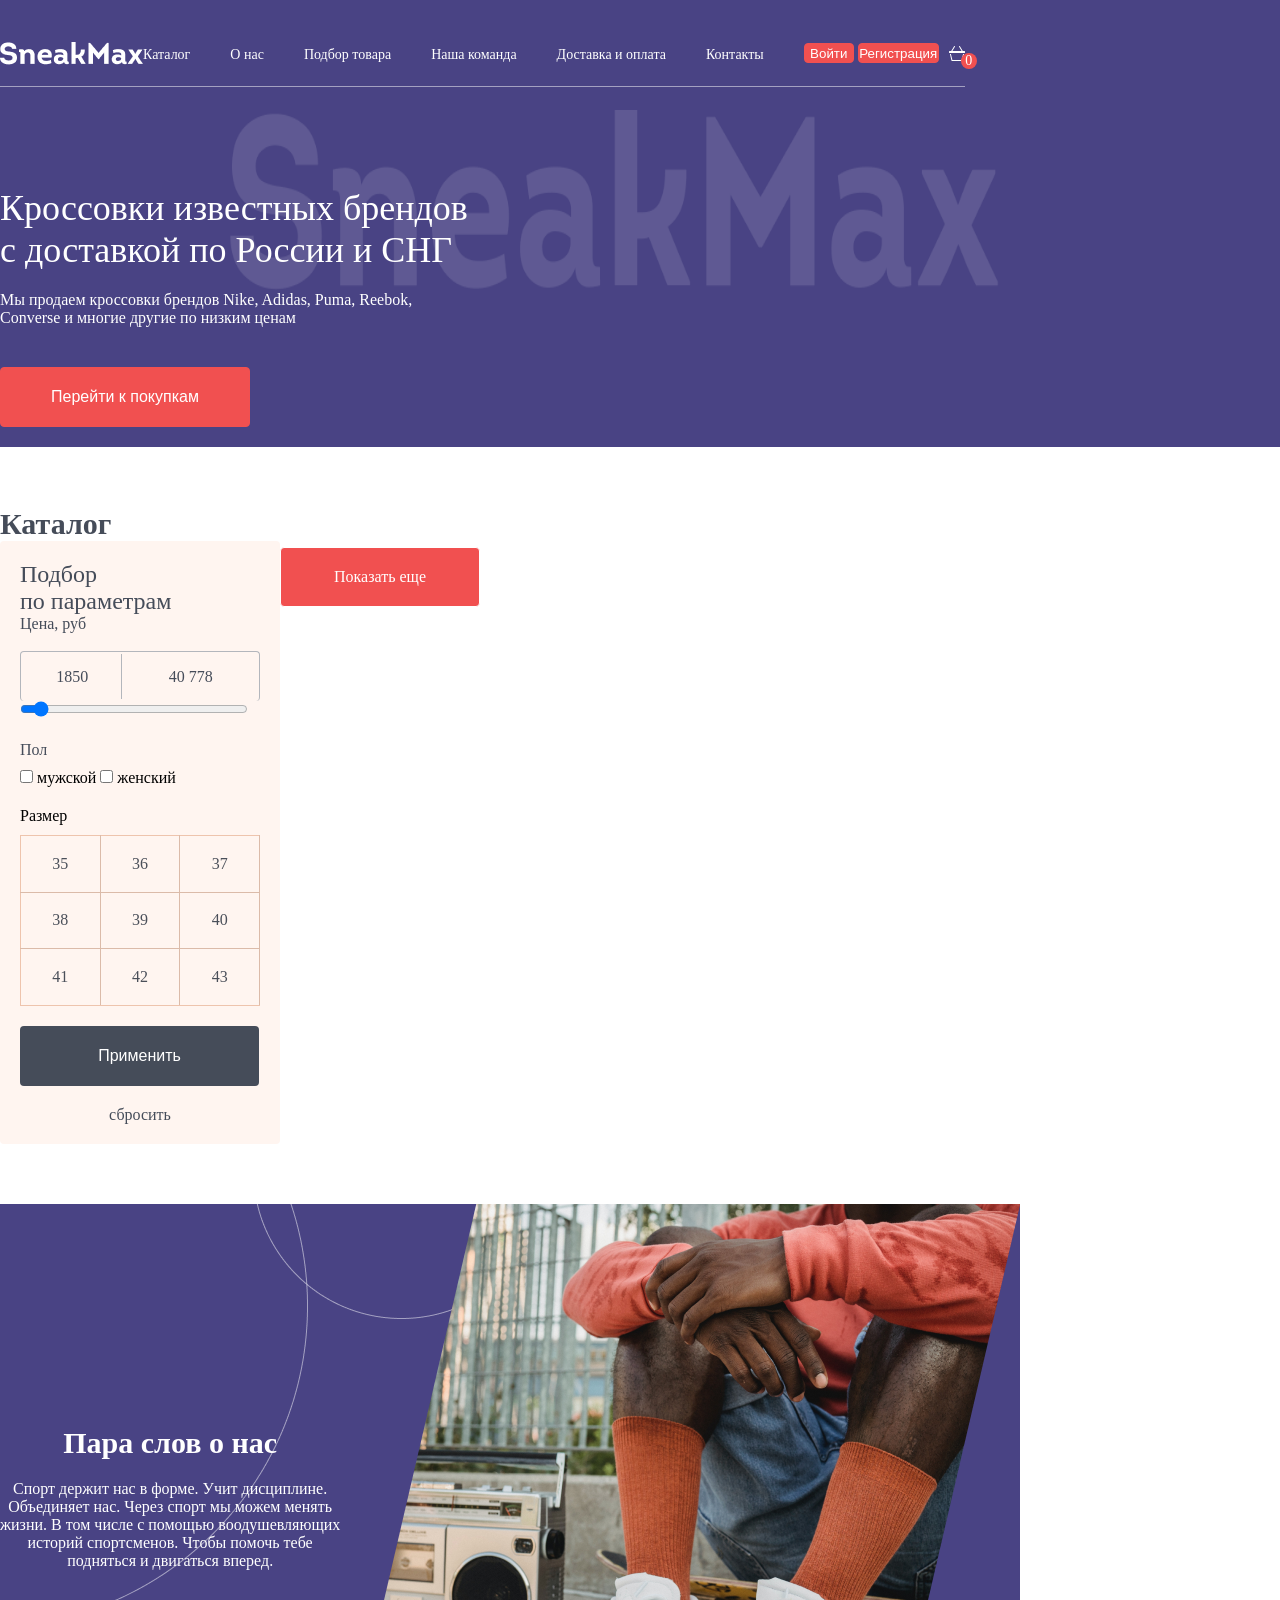
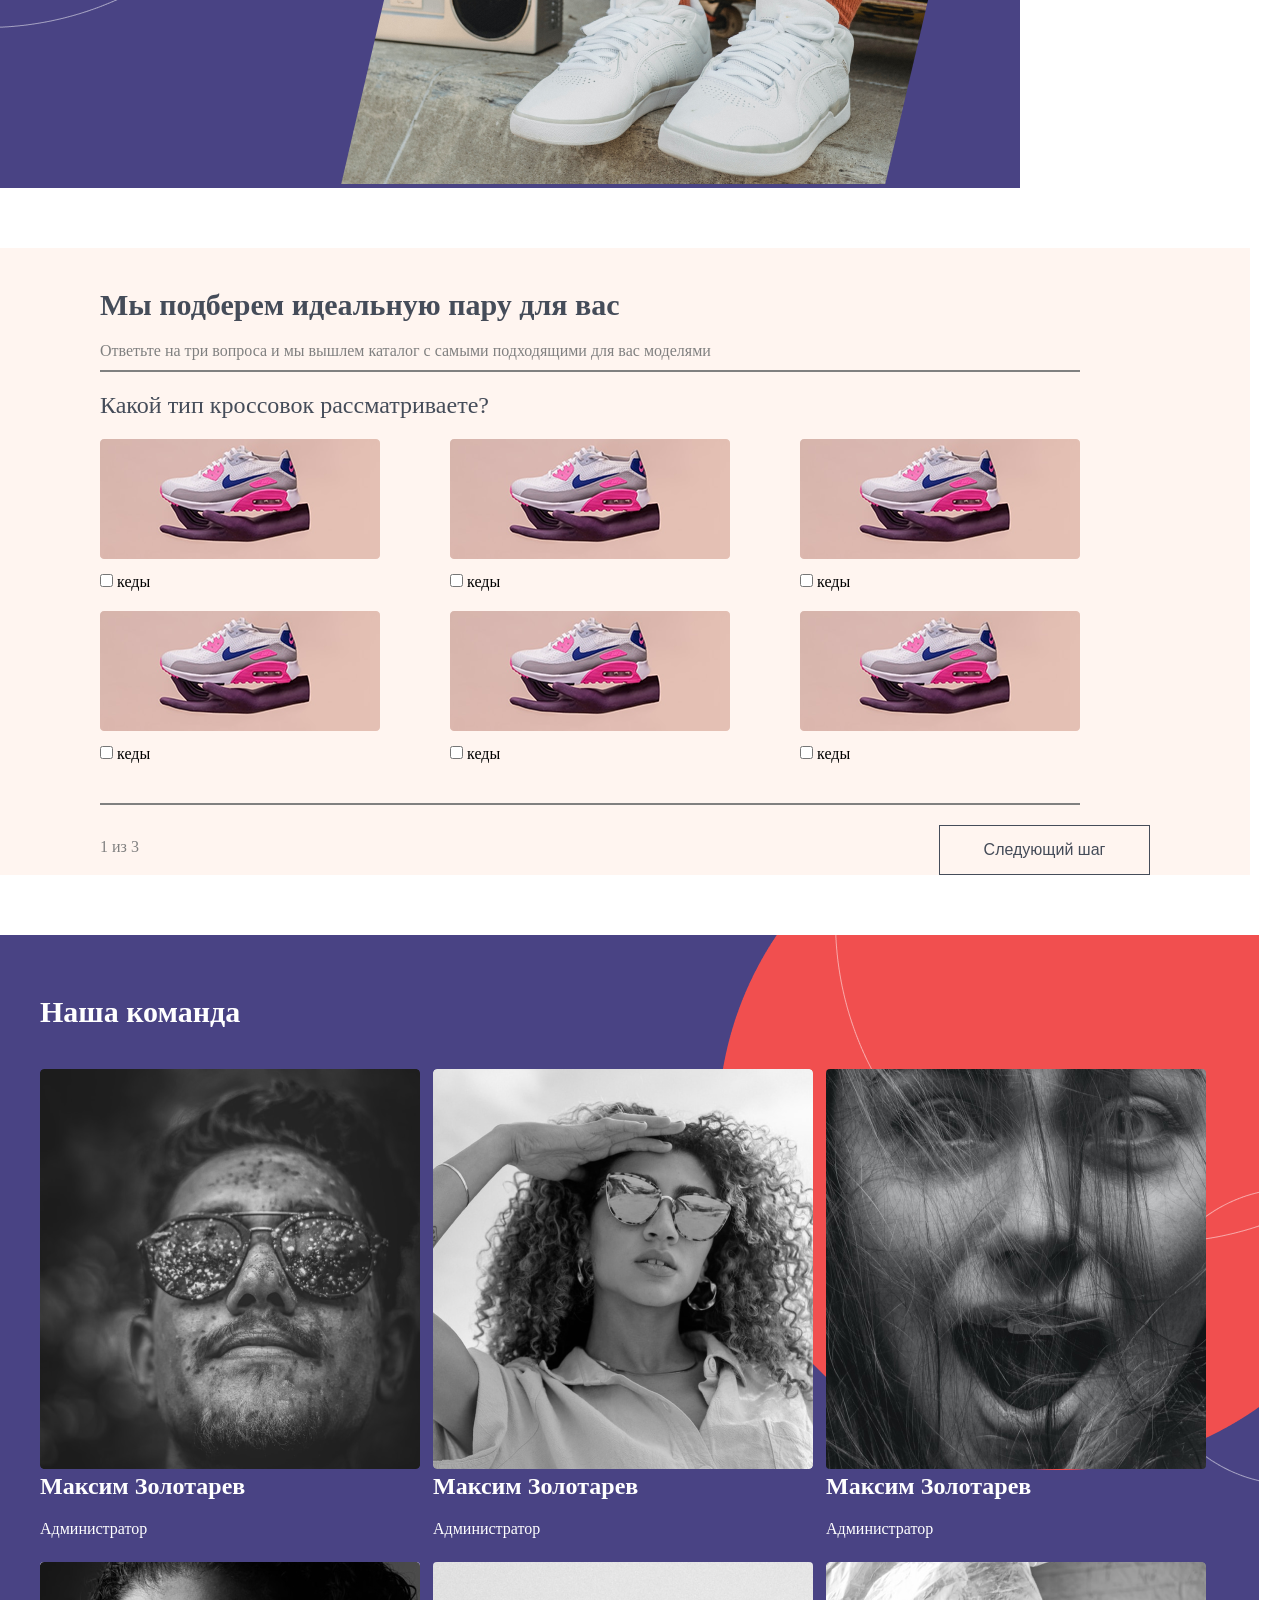
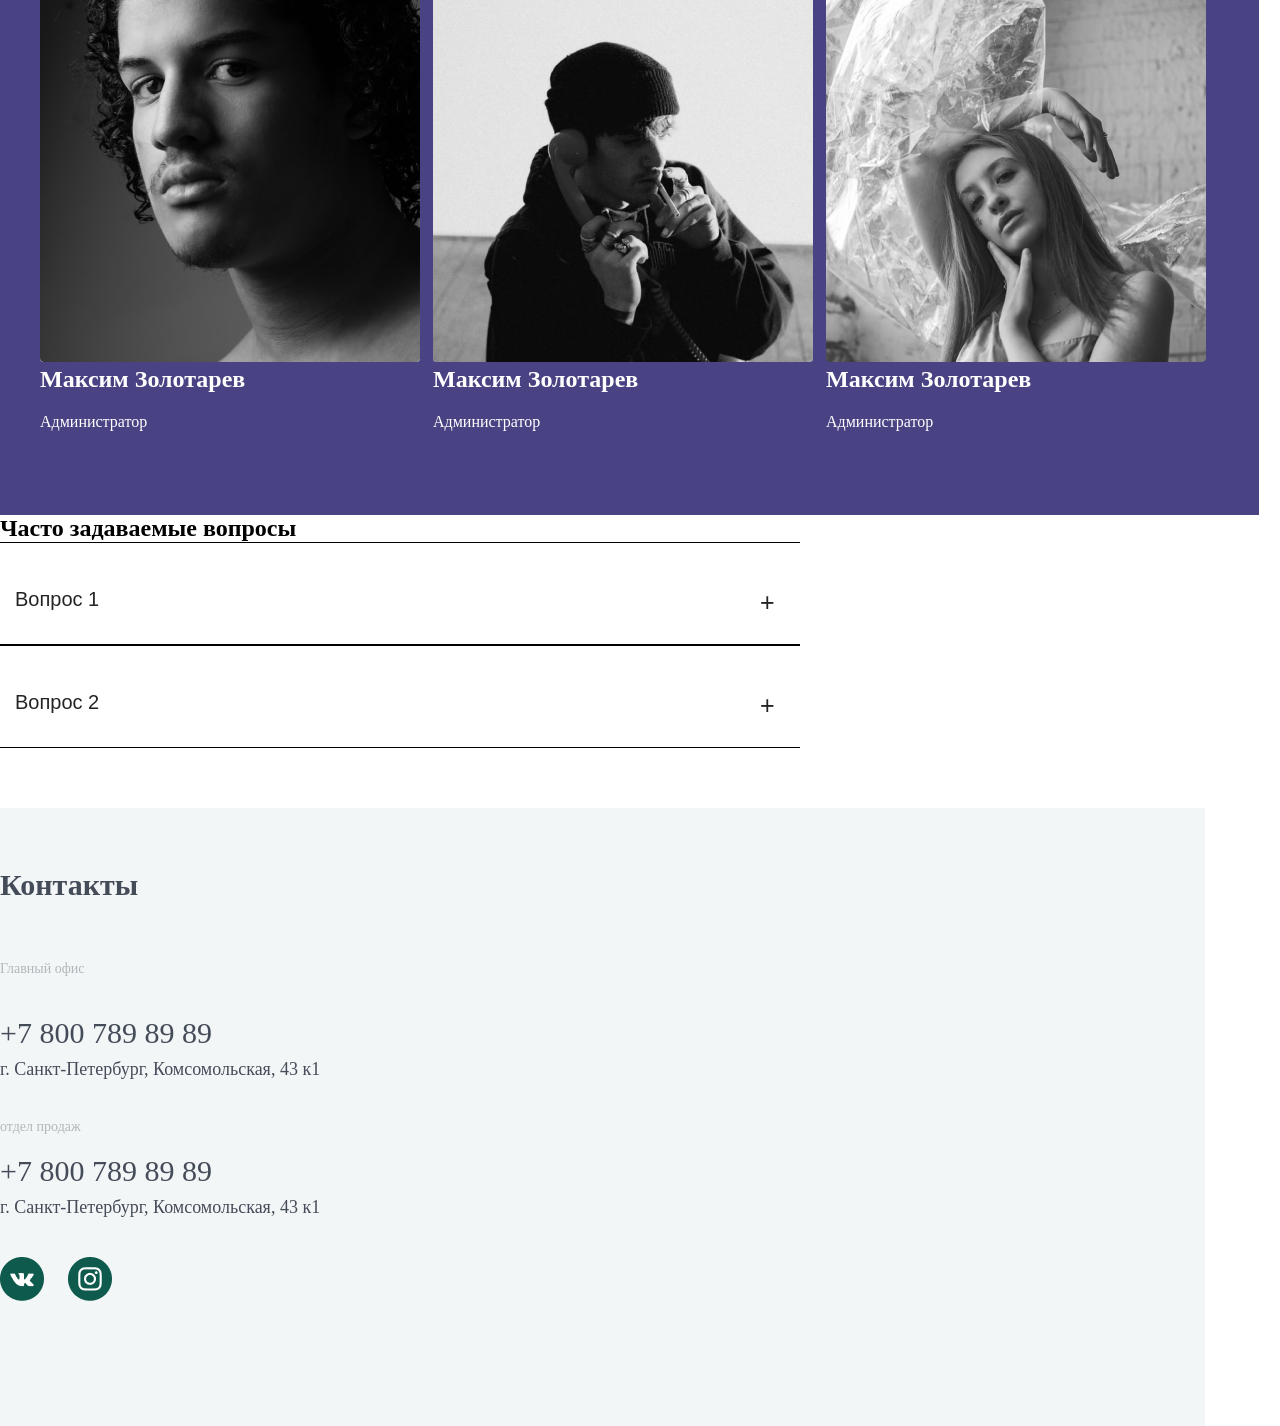
==== commit b747c62a: "edit basket modal" ====
--- a/index.html
+++ b/index.html
@@ -9,23 +9,17 @@
   </head>
 
   <body>
-
-
-
     <div class="not">
-
       <h2>Товар добавлен</h2>
-
     </div>
 
     <header class="header">
       <img src="./img/bg.png" alt="" class="bg-image" />
 
       <div class="container">
-
         <div class="header_wrapp">
           <img src="./img/logo.png" alt="logo" />
-  
+
           <ul class="list">
             <li class="item-list">Каталог</li>
             <li class="item-list">О нас</li>
@@ -34,42 +28,38 @@
             <li class="item-list">Доставка и оплата</li>
             <li class="item-list">Контакты</li>
           </ul>
-          
-  
-          <div class="log-container ">
+
+          <div class="log-container">
             <div class="container-btn">
-              <a href="./auth/auth.html"><button class="btn-in">Войти</button></a>
-              <a href="./reg/reg.html"><button class="btn-reg">Регистрация</button></a>
+              <a href="./auth/auth.html"
+                ><button class="btn-in">Войти</button></a
+              >
+              <a href="./reg/reg.html"
+                ><button class="btn-reg">Регистрация</button></a
+              >
             </div>
             <button class="btn-logout">Выйти</button>
           </div>
 
           <div class="block-basket">
-            <span class="count-basket">16</span>
+            <span class="count-basket">0</span>
             <svg
-            xmlns="http://www.w3.org/2000/svg"
-            width="16"
-            height="16"
-            fill="currentColor"
-            class="basket"
-            viewBox="0 0 16 16"
-          >
-            <path
-              d="M5.757 1.071a.5.5 0 0 1 .172.686L3.383 6h9.234L10.07 1.757a.5.5 0 1 1 .858-.514L13.783 6H15.5a.5.5 0 0 1 .5.5v1a.5.5 0 0 1-.5.5H.5a.5.5 0 0 1-.5-.5v-1A.5.5 0 0 1 .5 6h1.717L5.07 1.243a.5.5 0 0 1 .686-.172zM3.394 15l-1.48-6h-.97l1.525 6.426a.75.75 0 0 0 .729.574h9.606a.75.75 0 0 0 .73-.574L15.056 9h-.972l-1.479 6z"
-            />
-          </svg>
-          </div>
-  
-        
-         
+              xmlns="http://www.w3.org/2000/svg"
+              width="16"
+              height="16"
+              fill="currentColor"
+              class="basket"
+              viewBox="0 0 16 16"
+            >
+              <path
+                d="M5.757 1.071a.5.5 0 0 1 .172.686L3.383 6h9.234L10.07 1.757a.5.5 0 1 1 .858-.514L13.783 6H15.5a.5.5 0 0 1 .5.5v1a.5.5 0 0 1-.5.5H.5a.5.5 0 0 1-.5-.5v-1A.5.5 0 0 1 .5 6h1.717L5.07 1.243a.5.5 0 0 1 .686-.172zM3.394 15l-1.48-6h-.97l1.525 6.426a.75.75 0 0 0 .729.574h9.606a.75.75 0 0 0 .73-.574L15.056 9h-.972l-1.479 6z"
+              />
+            </svg>
+          </div>
         </div>
-        
-      </div>
-
-
-      <div class="container">
-
-
+      </div>
+
+      <div class="container">
         <div class="section1">
           <div class="sneak-max">
             <h1 class="title-max">
@@ -84,23 +74,15 @@
             <img src="./img/back-текст.png" alt="" class="img-sneak" />
           </div>
         </div>
-
-       
-      </div>
-      
-
-      
+      </div>
     </header>
 
     <main>
-
-      <div class="container">
-
-
+      <div class="container">
         <section class="section2">
           <div class="left-section">
             <h1 class="catalog">Каталог</h1>
-  
+
             <div class="filter-block">
               <h1 class="parameters">
                 Подбор <br />
@@ -122,7 +104,7 @@
                   value="1850"
                 />
               </div>
-  
+
               <div class="checkbox">
                 <p class="text-checkbox">Пол</p>
                 <div class="input">
@@ -130,12 +112,12 @@
                     <input type="checkbox" id="check" />
                     <label class="label-text" for="check">мужской</label>
                   </label>
-  
+
                   <label class="label">
                     <input type="checkbox" id="check2" />
                     <label class="label-text" for="check2">женский</label>
                   </label>
-  
+
                   <!-- <label><input type="checkbox"> мужской</label>
       <label><input type="checkbox" checked> женский</label> -->
                 </div>
@@ -158,25 +140,21 @@
                   <td class="size-item">43</td>
                   <tr></tr>
                 </table>
-  
+
                 <button class="btn-left-block">Применить</button>
                 <p class="text-reset">сбросить</p>
               </div>
             </div>
           </div>
           <div class="right-section">
-            <div class="cards">
-            
-              
-          </div>
-  
+            <div class="cards"></div>
+          </div>
+
           <div class="btn-sneakers">Показать еще</div>
         </section>
-
-      </div>
-
-      <div class="container">
-
+      </div>
+
+      <div class="container">
         <section class="about-us">
           <img src="./img/figure.png" alt="" class="figure-about" />
           <div class="left-block-about">
@@ -190,23 +168,20 @@
             </p>
             <!-- <img src="./img/cite.png" alt="" class="img-cite" /> -->
           </div>
-  
+
           <div class="right-block-about">
             <img src="./img/pexels-budgeron-bach-5158825 2.png" alt="" />
           </div>
         </section>
-
-      </div>
-      
-
-      <div class="container">
-
+      </div>
+
+      <div class="container">
         <section class="sneakers-for-you">
           <div class="sneakers-catalog">
             <h1 class="title-sneakers">Мы подберем идеальную пару для вас</h1>
             <p class="text-sneak">
-              Ответьте на три вопроса и мы вышлем каталог с самыми подходящими для
-              вас моделями
+              Ответьте на три вопроса и мы вышлем каталог с самыми подходящими
+              для вас моделями
             </p>
             <div class="line"></div>
             <h1 class="type-title">Какой тип кроссовок рассматриваете?</h1>
@@ -220,7 +195,6 @@
                     <label class="checkbox-type" for="check2">кеды</label>
                   </label>
                 </div>
-                
               </div>
               <!-- 2 карточка  -->
               <div class="type-sneakers">
@@ -243,7 +217,7 @@
                 </div>
               </div>
             </div>
-  
+
             <div class="cards-type">
               <!-- 4 карточка  -->
               <div class="type-sneakers">
@@ -279,25 +253,18 @@
             <div class="line2"></div>
             <div class="block-page-btn">
               <p class="page">1 из 3</p>
-            <button class="btn-step">Следующий шаг</button>
-            </div>
-            
-          </div>
-        </section>
-
-      </div>
-     
-      
-
-      
-
-      <div class="container">
-
+              <button class="btn-step">Следующий шаг</button>
+            </div>
+          </div>
+        </section>
+      </div>
+
+      <div class="container">
         <section class="team">
           <div class="figure-team">
             <img src="./img/figure4.png" alt="" class="figure-team" />
           </div>
-  
+
           <h1 class="team-title">Наша команда</h1>
           <div class="team-cards">
             <div class="team-block">
@@ -307,14 +274,14 @@
                 <h1 class="our-team-title">Максим Золотарев</h1>
                 <p class="text-our-team">Администратор</p>
               </div>
-  
+
               <!-- 2 карточка  -->
               <div class="our-team-cards">
                 <img src="./img/2.png" alt="" class="img-team" />
                 <h1 class="our-team-title">Максим Золотарев</h1>
                 <p class="text-our-team">Администратор</p>
               </div>
-  
+
               <!-- 3 карточка -->
               <div class="our-team-cards">
                 <img src="./img/3.jpg" alt="" class="img-team" />
@@ -322,7 +289,7 @@
                 <p class="text-our-team">Администратор</p>
               </div>
             </div>
-  
+
             <div class="team-block">
               <!-- 4 карточка -->
               <div class="our-team-cards">
@@ -330,17 +297,17 @@
                 <h1 class="our-team-title">Максим Золотарев</h1>
                 <p class="text-our-team">Администратор</p>
               </div>
-  
+
               <!-- 5 карточка -->
-  
+
               <div class="our-team-cards">
                 <img src="./img/5.jpg" alt="" class="img-team" />
                 <h1 class="our-team-title">Максим Золотарев</h1>
                 <p class="text-our-team">Администратор</p>
               </div>
-  
+
               <!-- 6 карточка -->
-  
+
               <div class="our-team-cards">
                 <img src="./img/6.png" alt="" class="img-team" />
                 <h1 class="our-team-title">Максим Золотарев</h1>
@@ -349,48 +316,39 @@
             </div>
           </div>
         </section>
-
-      </div>
-
-
-      <div class="container">
-
+      </div>
+
+      <div class="container">
         <section class="block-faq">
-        
           <h1 class="block-title-faq">Часто задаваемые вопросы</h1>
-  
-  
-        <div class="accordion">
-  
-          <div class="item">
-              
-  
+
+          <div class="accordion">
+            <div class="item">
               <button class="title">Вопрос 1</button>
               <div class="content-ac">
-                <p>А это ответ 1: в комплексе функционируют 6 детских садов с площадками, воспитателями и всякими <br> другими людьми</p>
-              </div>
-  
-          </div>
-  
-           <div class="item">
-  
+                <p>
+                  А это ответ 1: в комплексе функционируют 6 детских садов с
+                  площадками, воспитателями и всякими <br />
+                  другими людьми
+                </p>
+              </div>
+            </div>
+
+            <div class="item">
               <button class="title">Вопрос 2</button>
               <div class="content-ac">
-                <p>А это ответ 1: в комплексе функционируют 6 детских садов с площадками, воспитателями и всякими <br> другими людьми</p>
-              </div>
-  
-          </div>
-  
-  
-  
-  
-        </section>
-
-      </div>
-
-      <div class="container">
-
-
+                <p>
+                  А это ответ 1: в комплексе функционируют 6 детских садов с
+                  площадками, воспитателями и всякими <br />
+                  другими людьми
+                </p>
+              </div>
+            </div>
+          </div>
+        </section>
+      </div>
+
+      <div class="container">
         <section class="contacts">
           <div class="block-contacts">
             <h1 class="title-contacts">Контакты</h1>
@@ -401,110 +359,54 @@
             <p class="telephone2">+7 800 789 89 89</p>
             <p class="address2">г. Санкт-Петербург, Комсомольская, 43 к1</p>
             <div class="img-logo">
-              <img src="./img/VK.png" alt="" class="logo-vk">
-            <img src="./img/Instagram.png" alt="" class="logo-inst">
-            </div>
-          
+              <img src="./img/VK.png" alt="" class="logo-vk" />
+              <img src="./img/Instagram.png" alt="" class="logo-inst" />
+            </div>
           </div>
           <div class="contacts__map">
-            <iframe src="https://yandex.ru/map-widget/v1/?um=constructor%3Ad778e70ad97eed3311e017243948eada6f2f8fdb418909008e8bcf9c5e8c79ec&amp;source=constructor" width="747" height="503" frameborder="0"></iframe>
+            <iframe
+              src="https://yandex.ru/map-widget/v1/?um=constructor%3Ad778e70ad97eed3311e017243948eada6f2f8fdb418909008e8bcf9c5e8c79ec&amp;source=constructor"
+              width="747"
+              height="503"
+              frameborder="0"
+            ></iframe>
+          </div>
+        </section>
+      </div>
+
+      <section class="input-block"></section>
+
+      <div class="modal">
+        <div class="shadow"></div>
+
+        <div class="content">
+          <div class="container-card">
+           
+
+            <h1 class="no-card">У вас пустая корзина</h1>
+
+           
+          </div>
+
+          <div class="footer-modal">
+            <div class="total">
+              <div class="total-text">Итого:</div>
+              <div class="total-price"></div>
+            </div>
+
+            <button class="block-modal-btn">Перейти в корзину</button>
+          </div>
         </div>
-        </section>
-
-      </div>
-
-      <section class="input-block">
-
-      </section>
-<button class="btn-modal">Открыть</button>
-      <div class="modal">
-        <!-- 1 card -->
-        <div class="card-modal">
-          <img src="./img/sneakers.png" alt="" class="img-modal">
-          <div>
-            <p class="title-modal">Женские кроссовки Puma Force 1 Shadow</p>
-            <p class="price-moadal">8 678 ₽ </p>
-          </div>
-          
-          <svg xmlns="http://www.w3.org/2000/svg" width="20" height="20" fill="currentColor" class="bi-basket2" viewBox="0 0 16 16">
-            <path d="M4 10a1 1 0 0 1 2 0v2a1 1 0 0 1-2 0zm3 0a1 1 0 0 1 2 0v2a1 1 0 0 1-2 0zm3 0a1 1 0 1 1 2 0v2a1 1 0 0 1-2 0z"/>
-            <path d="M5.757 1.071a.5.5 0 0 1 .172.686L3.383 6h9.234L10.07 1.757a.5.5 0 1 1 .858-.514L13.783 6H15.5a.5.5 0 0 1 .5.5v1a.5.5 0 0 1-.5.5h-.623l-1.844 6.456a.75.75 0 0 1-.722.544H3.69a.75.75 0 0 1-.722-.544L1.123 8H.5a.5.5 0 0 1-.5-.5v-1A.5.5 0 0 1 .5 6h1.717L5.07 1.243a.5.5 0 0 1 .686-.172zM2.163 8l1.714 6h8.246l1.714-6z"/>
-          </svg>
-        </div>
-
-<!-- 2 card -->
-<div class="card-modal">
-  <img src="./img/sneakers.png" alt="" class="img-modal">
-  <div>
-    <p class="title-modal">Женские кроссовки Puma Force 1 Shadow</p>
-    <p class="price-moadal">8 678 ₽ </p>
-  </div>
-  
-  <svg xmlns="http://www.w3.org/2000/svg" width="20" height="20" fill="currentColor" class="bi-basket2" viewBox="0 0 16 16">
-    <path d="M4 10a1 1 0 0 1 2 0v2a1 1 0 0 1-2 0zm3 0a1 1 0 0 1 2 0v2a1 1 0 0 1-2 0zm3 0a1 1 0 1 1 2 0v2a1 1 0 0 1-2 0z"/>
-    <path d="M5.757 1.071a.5.5 0 0 1 .172.686L3.383 6h9.234L10.07 1.757a.5.5 0 1 1 .858-.514L13.783 6H15.5a.5.5 0 0 1 .5.5v1a.5.5 0 0 1-.5.5h-.623l-1.844 6.456a.75.75 0 0 1-.722.544H3.69a.75.75 0 0 1-.722-.544L1.123 8H.5a.5.5 0 0 1-.5-.5v-1A.5.5 0 0 1 .5 6h1.717L5.07 1.243a.5.5 0 0 1 .686-.172zM2.163 8l1.714 6h8.246l1.714-6z"/>
-  </svg>
-</div>
-
-<!-- 3 card -->
-<div class="card-modal">
-  <img src="./img/sneakers.png" alt="" class="img-modal">
-  <div>
-    <p class="title-modal">Женские кроссовки Puma Force 1 Shadow</p>
-    <p class="price-moadal">8 678 ₽ </p>
-  </div>
-  
-  <svg xmlns="http://www.w3.org/2000/svg" width="20" height="20" fill="currentColor" class="bi-basket2" viewBox="0 0 16 16">
-    <path d="M4 10a1 1 0 0 1 2 0v2a1 1 0 0 1-2 0zm3 0a1 1 0 0 1 2 0v2a1 1 0 0 1-2 0zm3 0a1 1 0 1 1 2 0v2a1 1 0 0 1-2 0z"/>
-    <path d="M5.757 1.071a.5.5 0 0 1 .172.686L3.383 6h9.234L10.07 1.757a.5.5 0 1 1 .858-.514L13.783 6H15.5a.5.5 0 0 1 .5.5v1a.5.5 0 0 1-.5.5h-.623l-1.844 6.456a.75.75 0 0 1-.722.544H3.69a.75.75 0 0 1-.722-.544L1.123 8H.5a.5.5 0 0 1-.5-.5v-1A.5.5 0 0 1 .5 6h1.717L5.07 1.243a.5.5 0 0 1 .686-.172zM2.163 8l1.714 6h8.246l1.714-6z"/>
-  </svg>
-</div>
-
-<!-- 4 card -->
-<div class="card-modal">
-  <img src="./img/sneakers.png" alt="" class="img-modal">
-  <div>
-    <p class="title-modal">Женские кроссовки Puma Force 1 Shadow</p>
-    <p class="price-moadal">8 678 ₽ </p>
-  </div>
-  
-  <svg xmlns="http://www.w3.org/2000/svg" width="20" height="20" fill="currentColor" class="bi-basket2" viewBox="0 0 16 16">
-    <path d="M4 10a1 1 0 0 1 2 0v2a1 1 0 0 1-2 0zm3 0a1 1 0 0 1 2 0v2a1 1 0 0 1-2 0zm3 0a1 1 0 1 1 2 0v2a1 1 0 0 1-2 0z"/>
-    <path d="M5.757 1.071a.5.5 0 0 1 .172.686L3.383 6h9.234L10.07 1.757a.5.5 0 1 1 .858-.514L13.783 6H15.5a.5.5 0 0 1 .5.5v1a.5.5 0 0 1-.5.5h-.623l-1.844 6.456a.75.75 0 0 1-.722.544H3.69a.75.75 0 0 1-.722-.544L1.123 8H.5a.5.5 0 0 1-.5-.5v-1A.5.5 0 0 1 .5 6h1.717L5.07 1.243a.5.5 0 0 1 .686-.172zM2.163 8l1.714 6h8.246l1.714-6z"/>
-  </svg>
-</div>
-
-<div class="block-modal">
-  <div class="total">
-    <div class="total-text">Итого:</div>
-    <div class="total-price">25 789</div>
-  </div>
-
-  <button class="block-modal-btn">
-    Перейти в корзину
-  </button>
-
-</div>
-
-
-
-      </div>
-
-
-
-
-
-
-
+      </div>
     </main>
 
 
-   
-
-   <script src="modal.js"></script>
+
+
+    <script src="basket.js"></script>
+    <script src="modal.js"></script>
     <script src="script.js" type="module"></script>
     <script src="accordion.js"></script>
-    <script src="./addItem.js"></script>
     <script src="./addItem.js" type="module"></script>
   </body>
 </html>
--- a/sneal.css
+++ b/sneal.css
@@ -21,9 +21,8 @@
   z-index: 100;
 }
 
-.not.active{
-    right: 50px;
-
+.not.active {
+  right: 50px;
 }
 
 .not::before {
@@ -137,10 +136,10 @@
   cursor: pointer;
 }
 
-.block-basket{
+.block-basket {
   position: relative;
 }
-.count-basket{
+.count-basket {
   position: absolute;
   background-color: hsla(0, 85%, 63%, 1);
   color: hsla(0, 0%, 100%, 1);
@@ -149,21 +148,12 @@
   bottom: 17px;
   width: 16px;
   height: 16px;
+  display: flex;
+  justify-content: center;
   align-items: center;
   font-size: 14px;
   font-weight: 400;
- 
-
-}
-
-
-
-
-
-
-
-
-
+}
 
 /* .line{
     display: flex;
@@ -664,67 +654,106 @@
   margin-right: 20px;
 }
 
-.btn-modal{
-  transition: 0.3s;
-  margin: 40px;
-  padding: 12px 20px;
-  cursor: pointer;
-}
 .modal {
-  flex-direction: column;
   position: fixed;
-  top: 64px;
-  bottom: 168px;
-  left: 700px;
-  right: 375px;
-  height: 414px;
+  opacity: 0;
+  pointer-events: none;
+  inset: 0;
+}
+
+.modal.active {
+  opacity: 1;
+  pointer-events: all;
+  display: flex;
+  align-items: center;
+  justify-content: center;
+  transition: 500ms;
+  /* align-items: center; */
+}
+
+.shadow {
+  position: absolute;
+  inset: 0;
+  background-color: #000;
+  opacity: 0.7;
+  z-index: 10;
+}
+
+.content {
+  position: relative;
+  z-index: 100;
   width: 480px;
   background: hsla(0, 0%, 100%, 1);
-  display: flex;
+  padding: 20px;
   transition: 0.3s;
-}
-
-.card-modal{
-  display: flex;
+
+}
+
+.container-card{
+  min-height: 200px;
+  max-height: 400px;
+  overflow-y: auto;
+}
+
+.no-card{
+  display: none;
+  text-align: center;
+}
+.no-card.active{
+  display: block;
+}
+
+.footer-modal {
+  display: flex;
+  justify-content: space-between;
+  align-items: center;
+  background: hsla(0, 0%, 100%, 1);
+
+  position: absolute;
+  padding: 20px;
+
+  bottom: 0;
+  left: 0;
+  right: 0;
+}
+
+
+
+.card-modal {
+  display: flex;
+  align-items: center;
+  justify-content: space-around;
   height: 100px;
-  padding: 10px 20px 10px 20px;
-}
-
-.img-modal{
-height: 57px;
-width: 100px;
-margin-top: 31px;
-margin-left: 20px;
-}
-.title-modal{
+  /* padding: 10px 20px 10px 20px; */
+}
+
+.img-modal {
+  height: 57px;
+  width: 100px;
+  
+}
+.title-modal {
   color: hsla(0, 0%, 30%, 1);
   font-size: 14px;
   font-weight: 400;
-  padding: 20px 82px 14px 10px;
-}
-.price-moadal{
-  padding-left: 10px;
+  /* padding: 20px 82px 14px 10px; */
+}
+.price-moadal {
+
   color: hsla(0, 0%, 30%, 1);
   font-size: 20px;
   font-weight: 700;
 }
-.bi-basket2{
-  margin-top: 50px;
-}
-.card-modal:hover{
+.bi-basket2 {
+  cursor: pointer;
+}
+.card-modal:hover {
   background: hsla(220, 60%, 87%, 0.2);
   transform: translateY(-2px);
 }
-.modal{
-  max-height: 300px;
-  overflow-y: auto;
-}
-.block-modal{
-  display: flex;
-  justify-content: space-between;
-  align-items: center;
-}
-.block-modal-btn{
+
+
+.block-modal-btn {
   height: 50px;
   width: 239px;
   background-color: hsla(0, 85%, 63%, 1);
@@ -738,20 +767,15 @@
   margin-top: 20px;
   border: 1px solid hsla(0, 85%, 63%, 1);
 }
-.total{
-  margin-top: 20px;
-  margin-left: 20px;
-  margin-bottom: 21px;
-  margin-right: 129px;
-}
-.total-text{
+
+.total-text {
   font-size: 14px;
   font-weight: 400;
   color: hsla(0, 0%, 30%, 1);
   padding-bottom: 10px;
 }
-.total-price{
+.total-price {
   font-size: 20px;
   font-weight: 700;
   color: hsla(0, 0%, 30%, 1);
-}+}
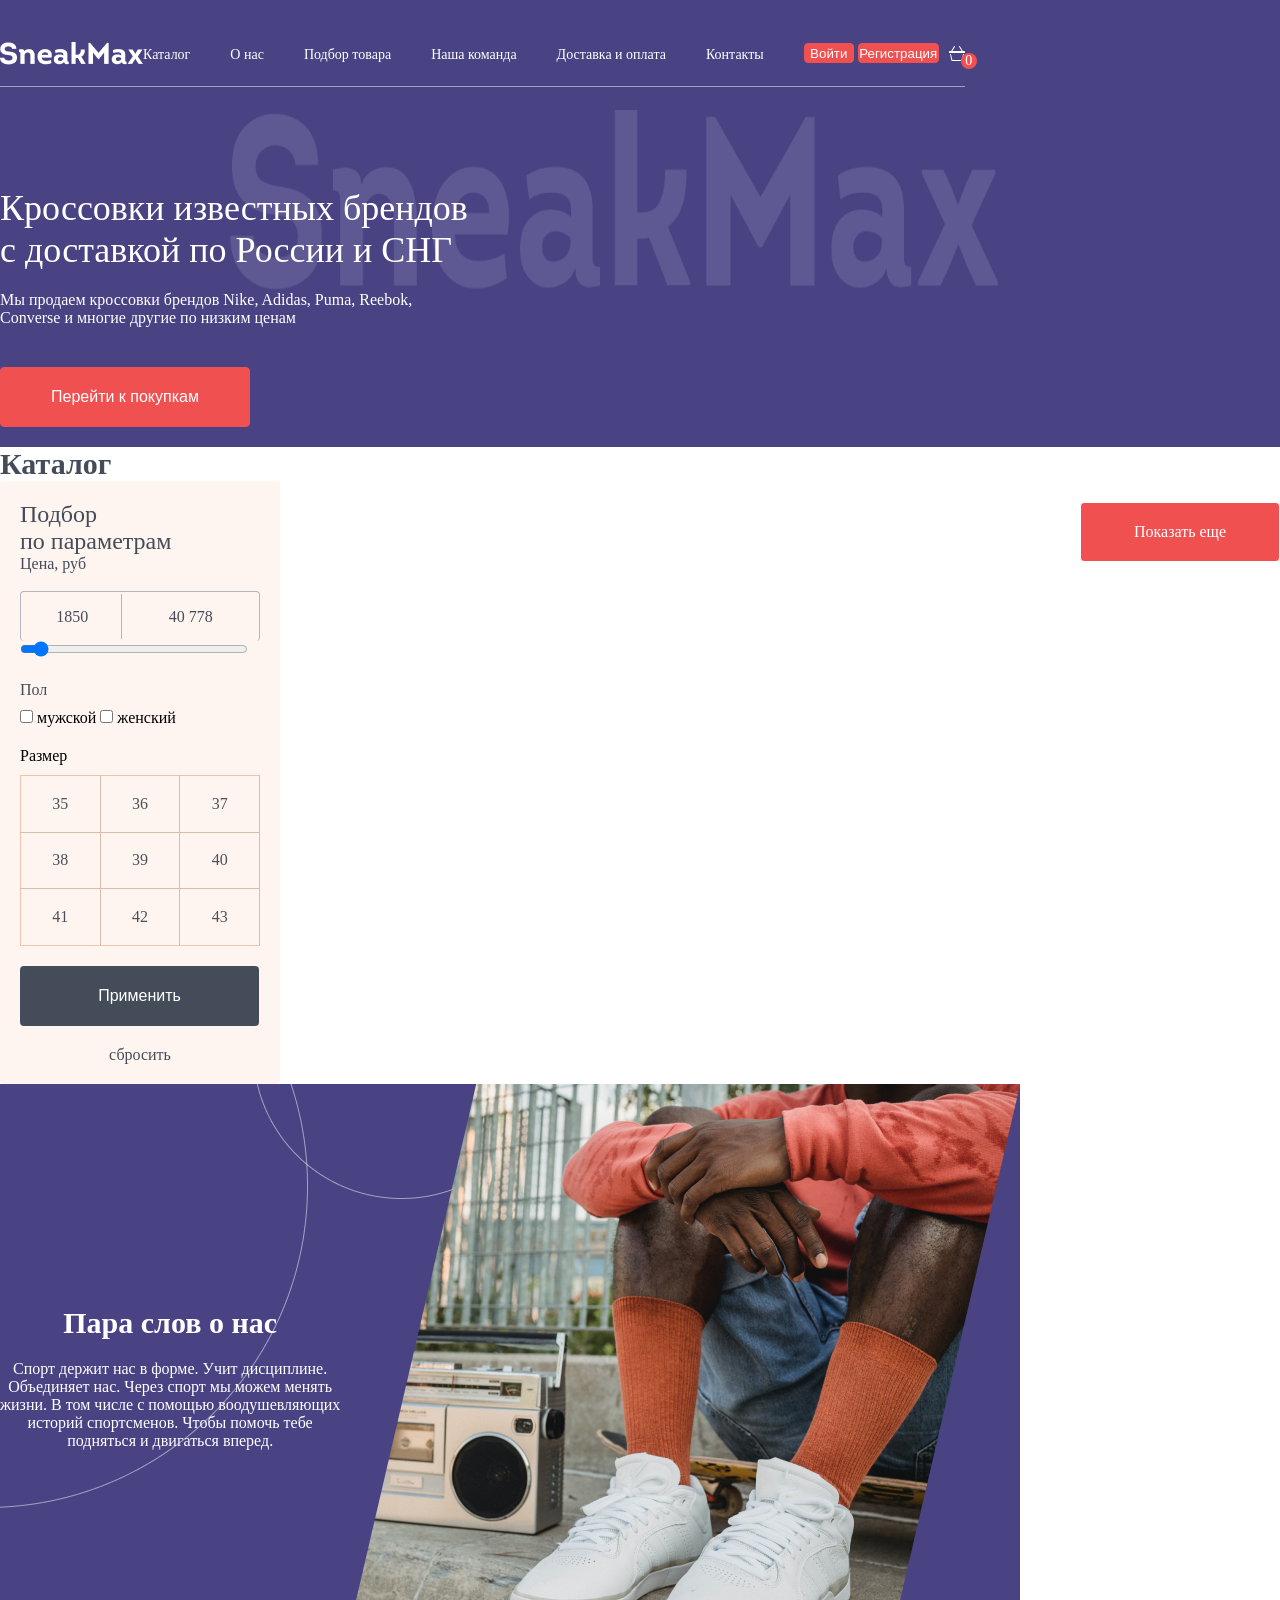
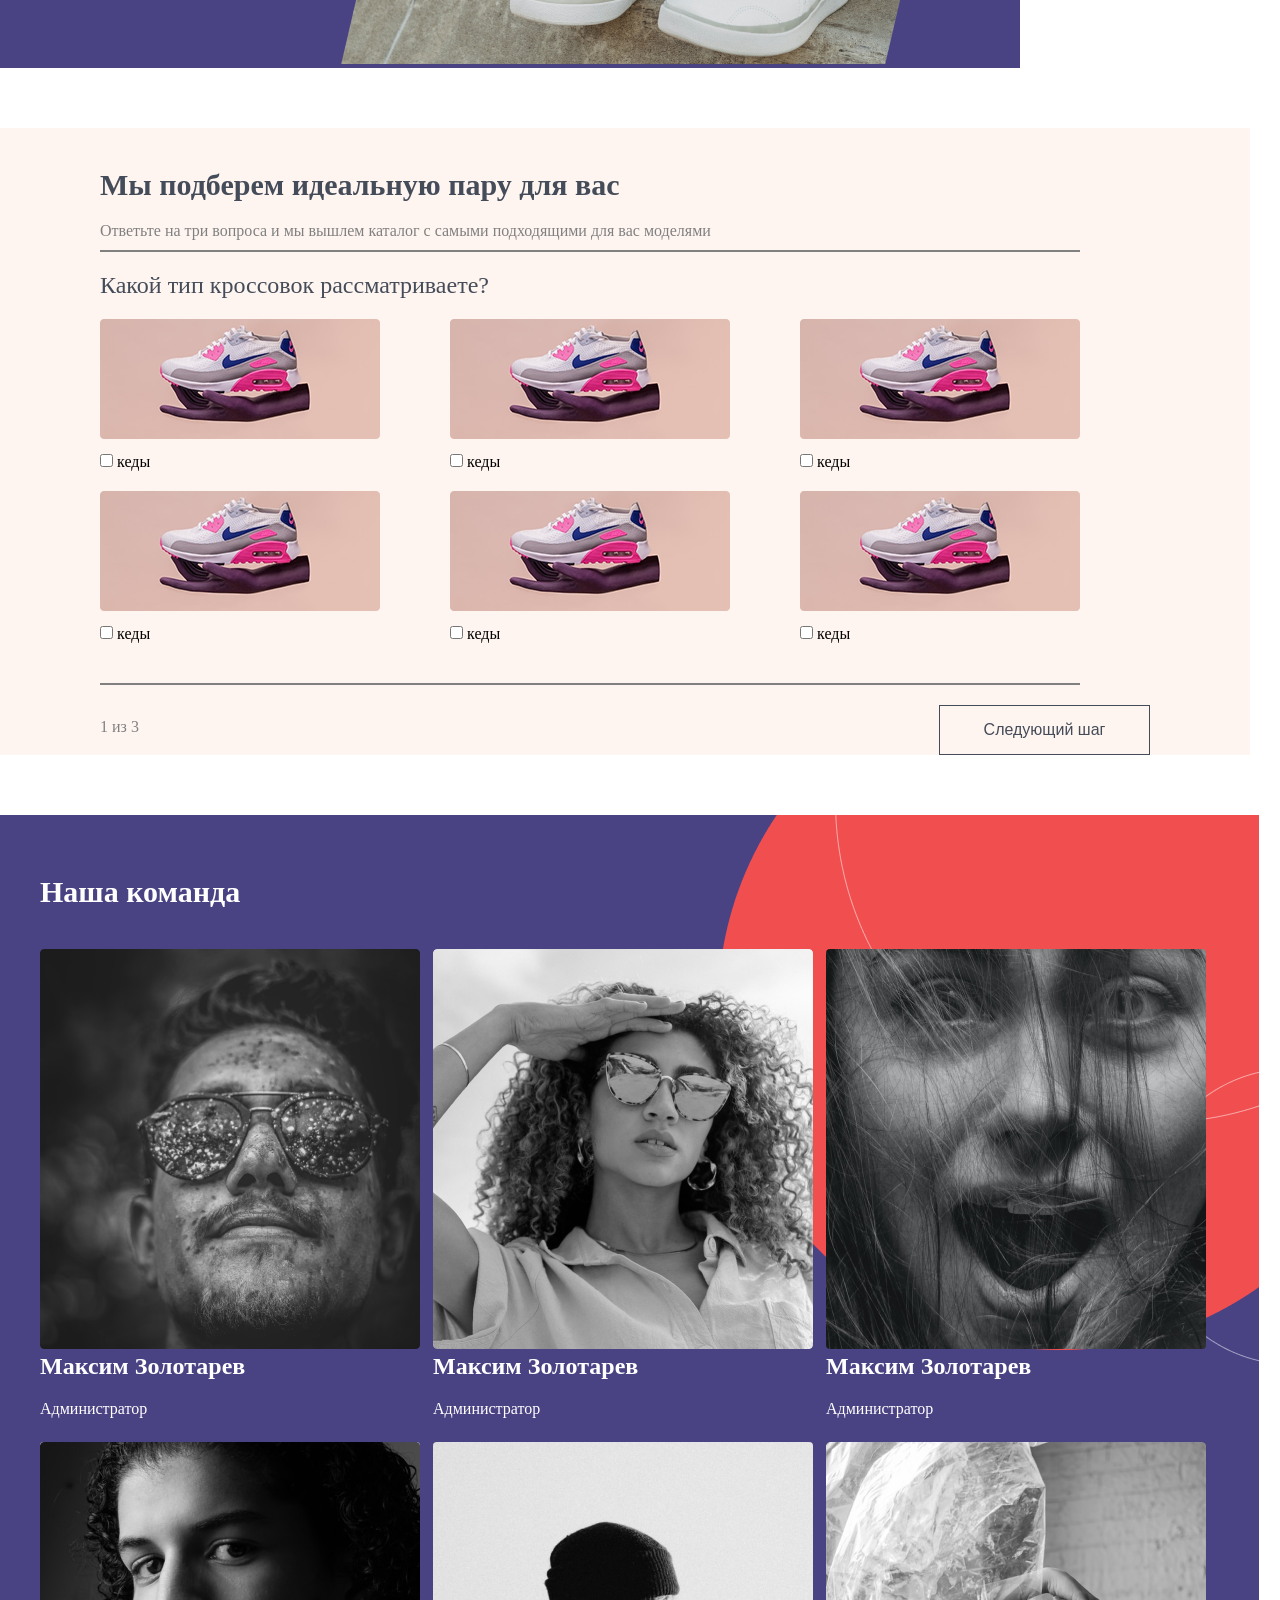
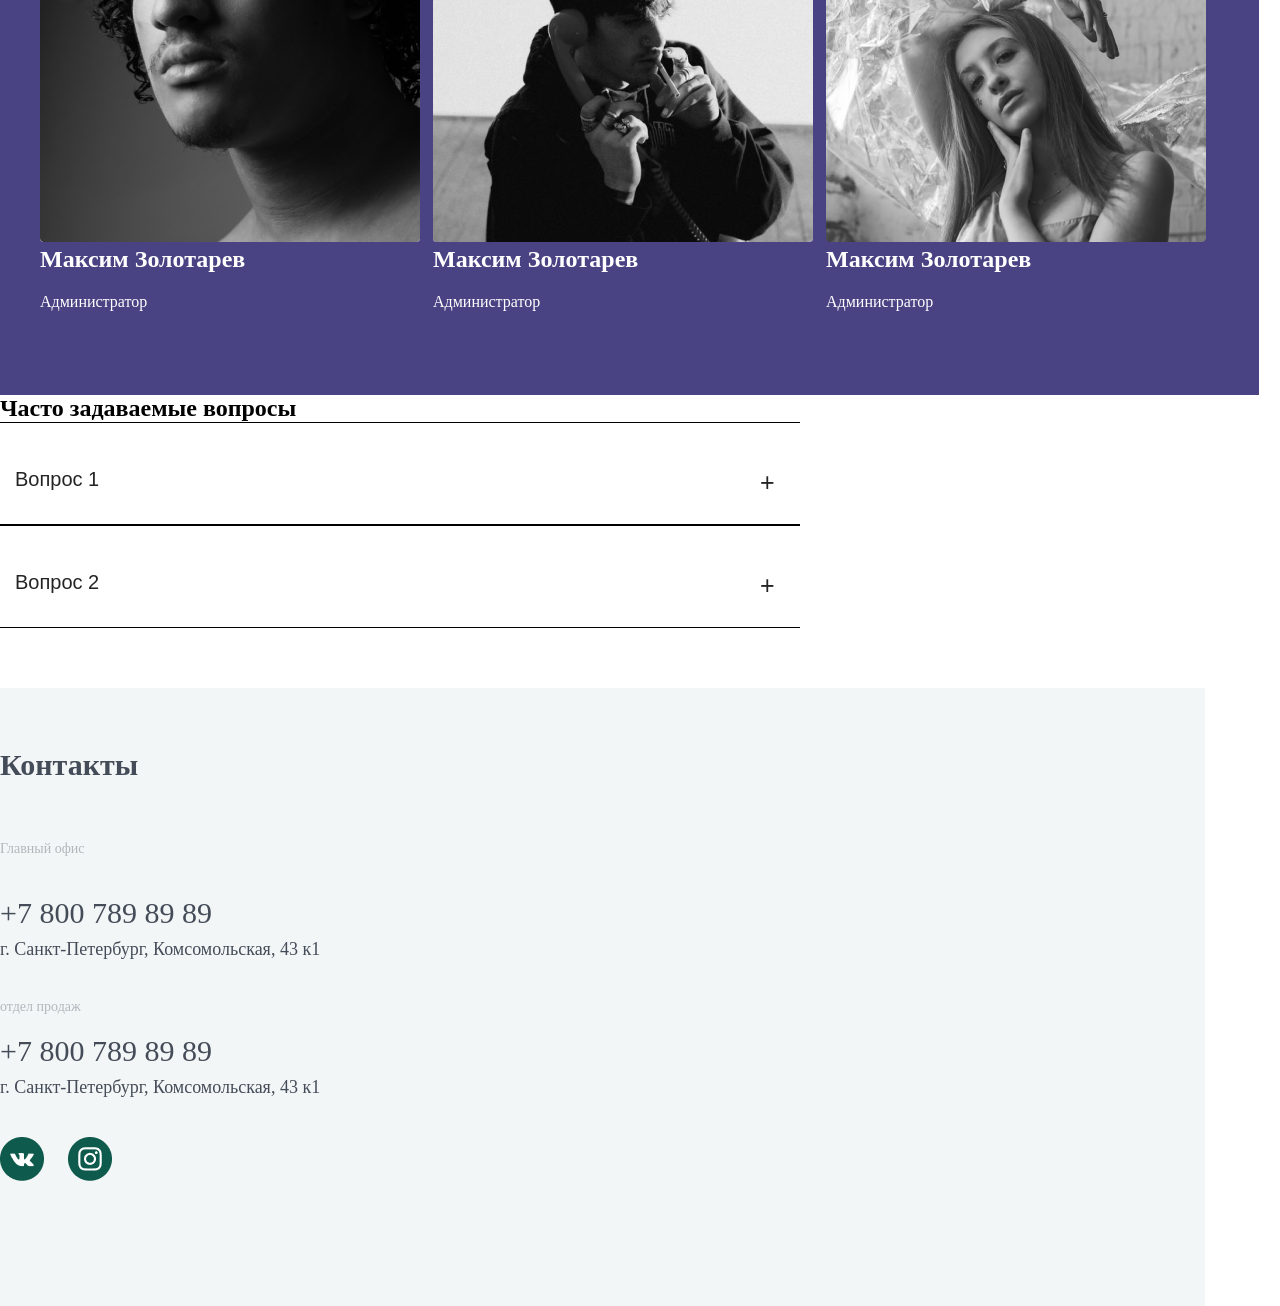
==== commit 0595420a: "index.html" ====
--- a/index.html
+++ b/index.html
@@ -79,7 +79,6 @@
 
     <main>
       <div class="container">
-        <section class="section2">
           <div class="left-section">
             <h1 class="catalog">Каталог</h1>
 
@@ -148,11 +147,10 @@
           </div>
           <div class="right-section">
             <div class="cards"></div>
-          </div>
-
-          <div class="btn-sneakers">Показать еще</div>
-        </section>
-      </div>
+            <div class="btn-sneakers">Показать еще</div>
+          </div>
+      </div>
+     
 
       <div class="container">
         <section class="about-us">
@@ -402,8 +400,8 @@
 
 
 
-
-    <script src="basket.js"></script>
+    <script src="/delete.js" type="module"></script>
+    <script src="basket.js" type="module"></script>
     <script src="modal.js"></script>
     <script src="script.js" type="module"></script>
     <script src="accordion.js"></script>
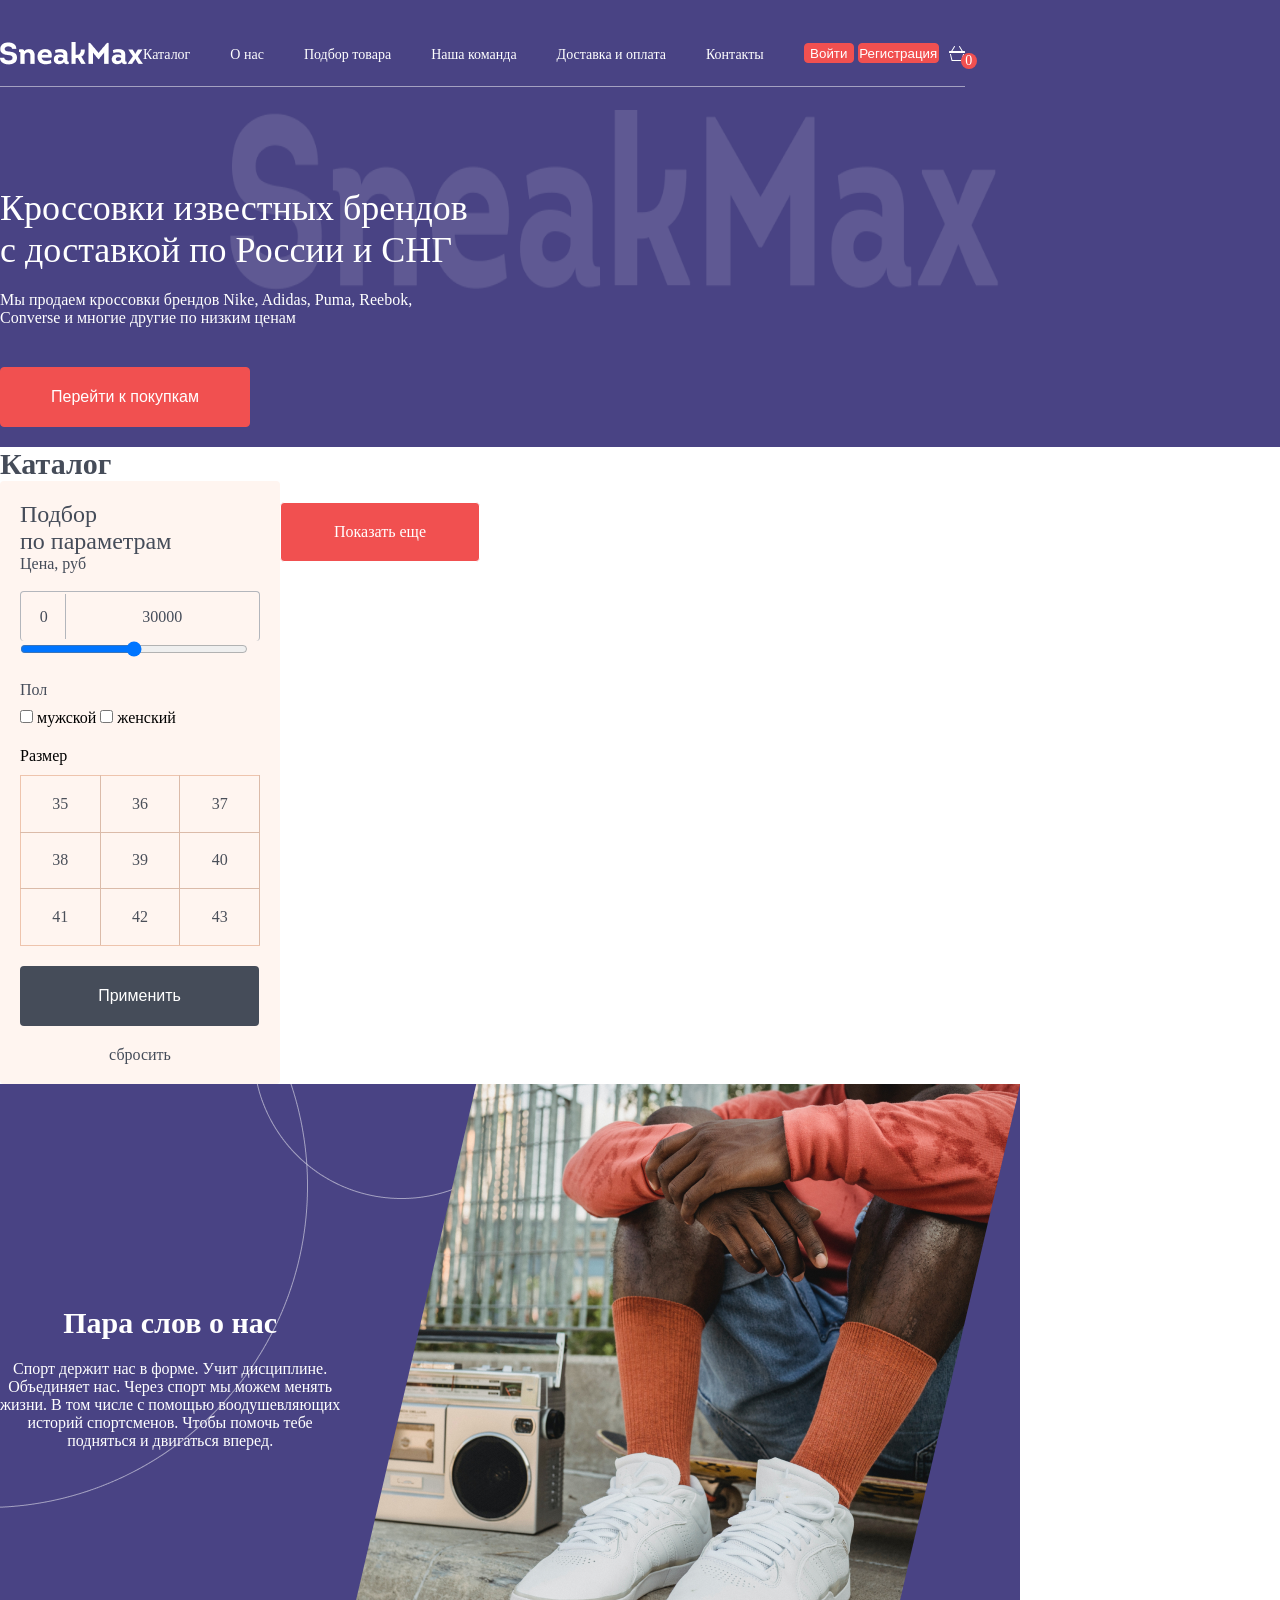
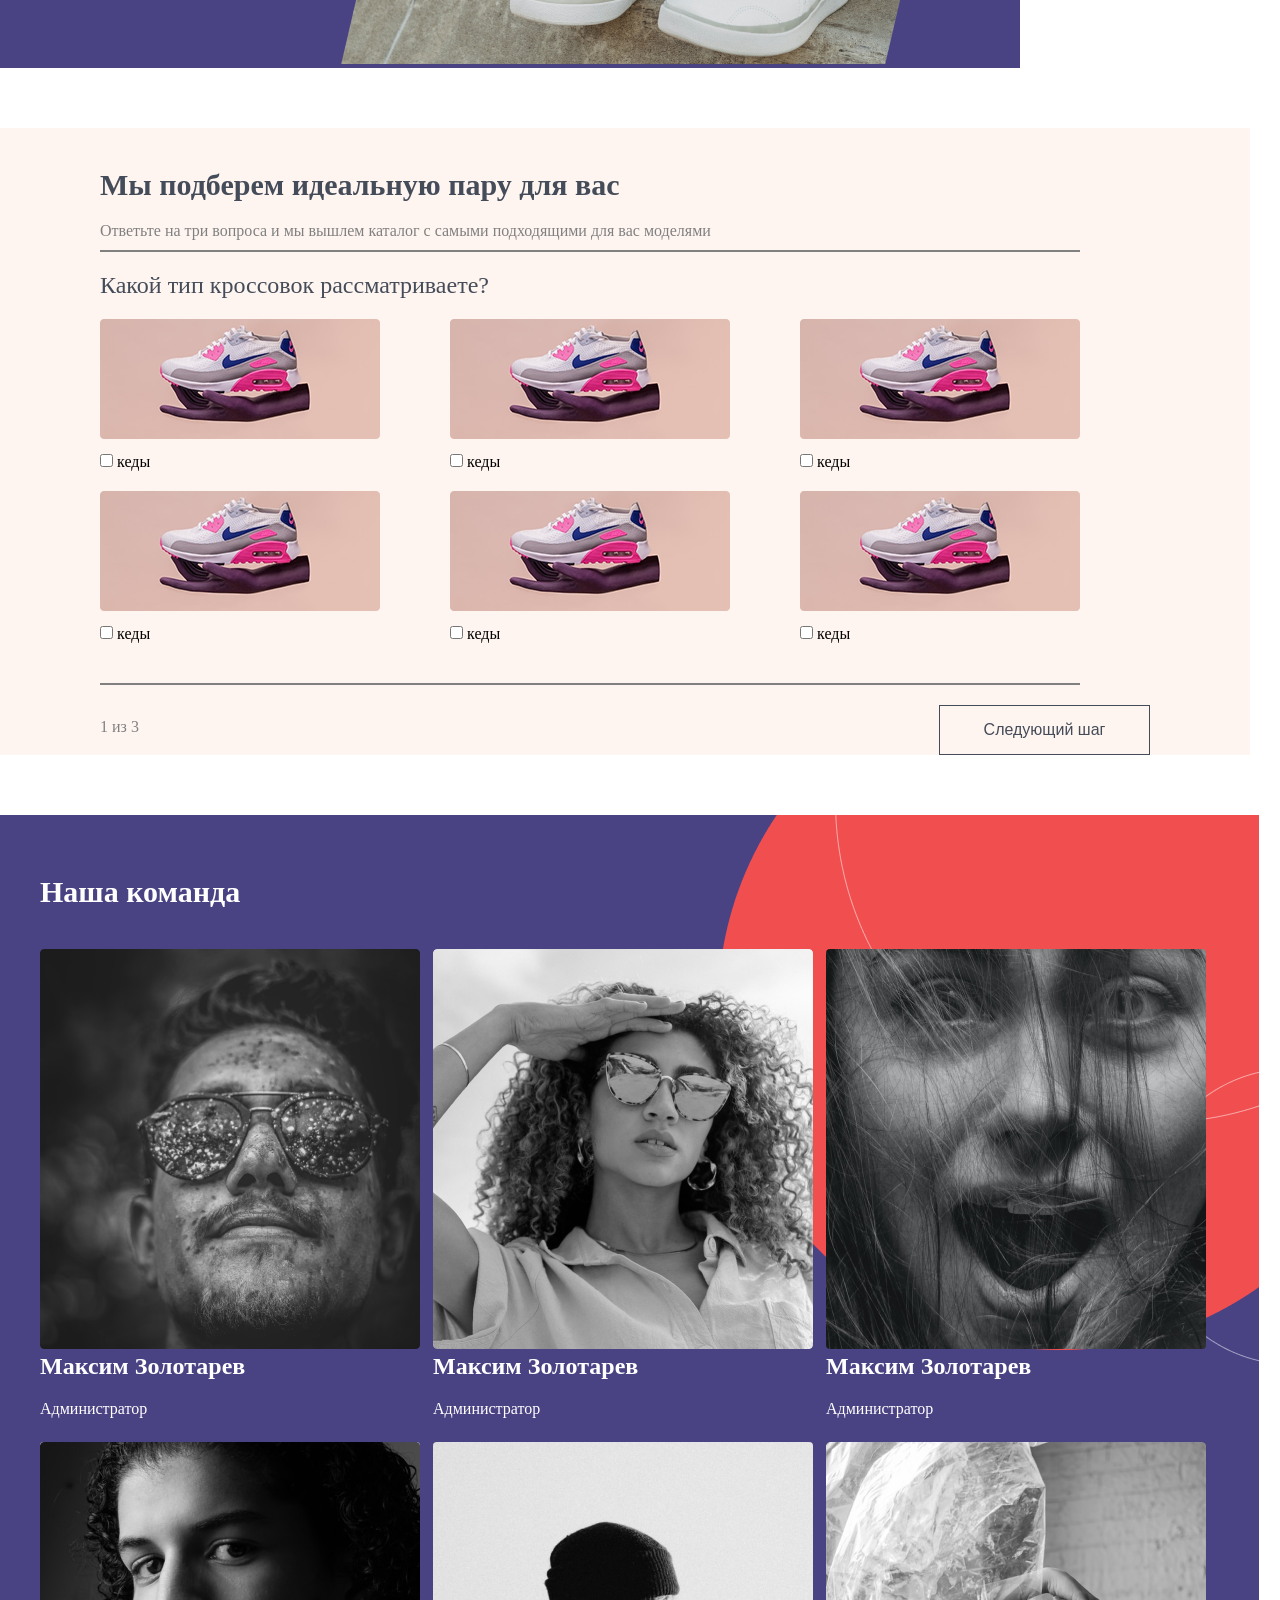
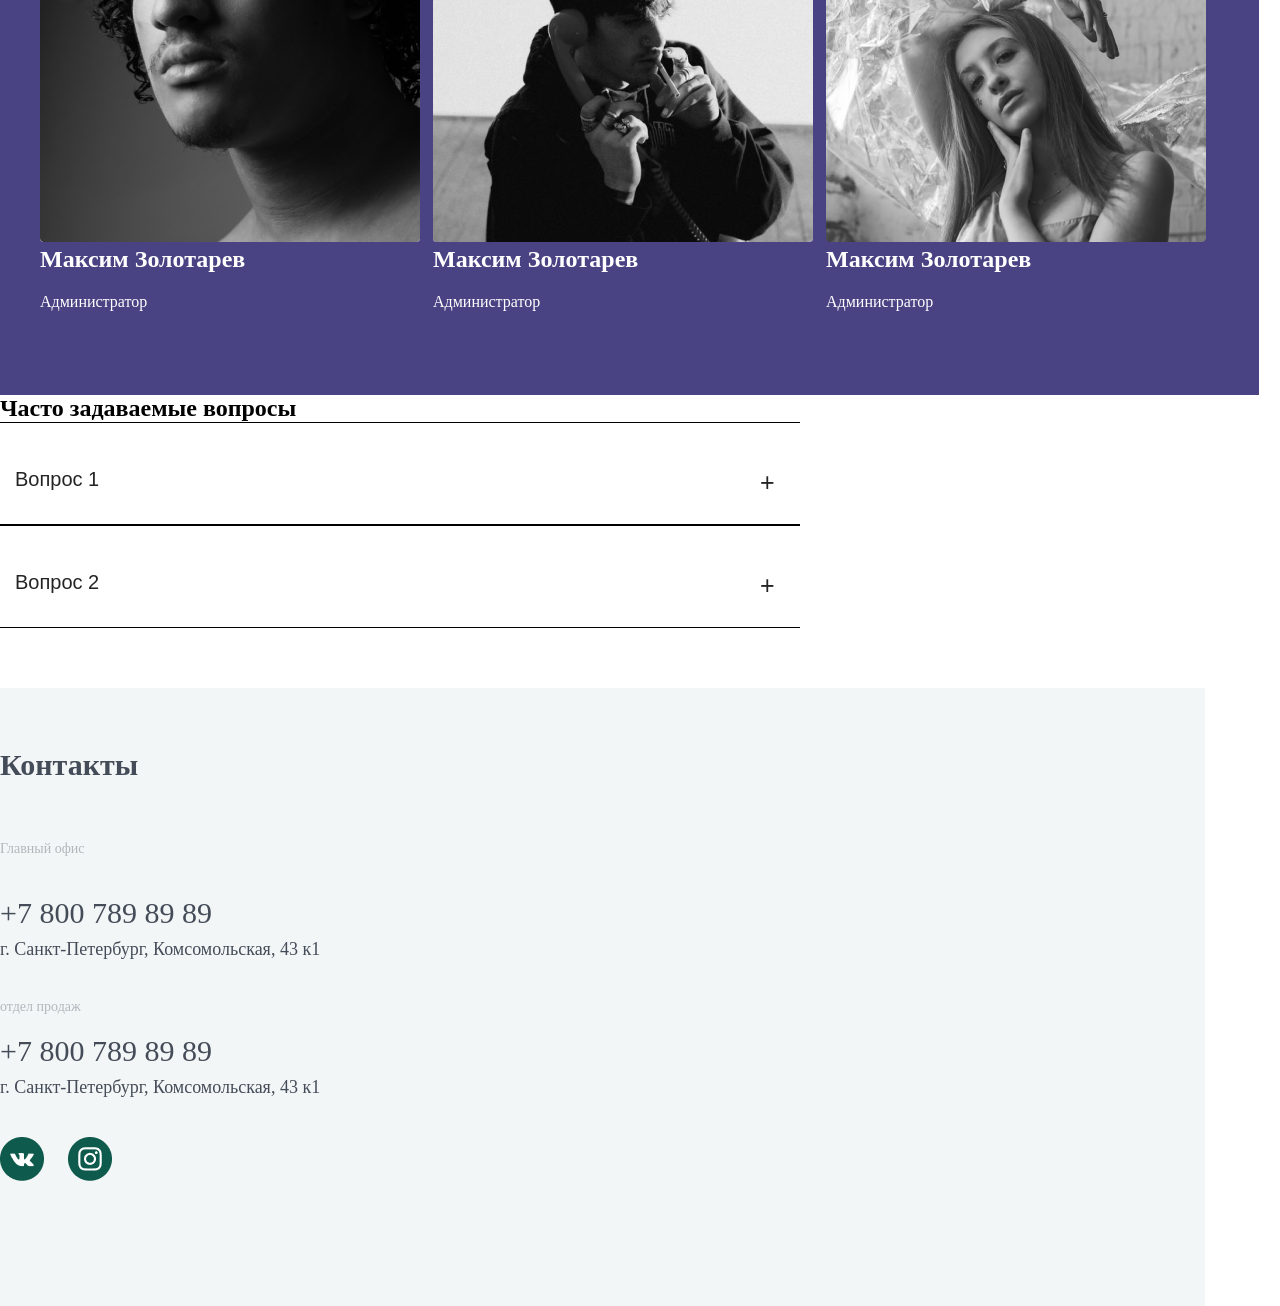
==== commit 13569aef: "commit" ====
--- a/index.html
+++ b/index.html
@@ -91,8 +91,8 @@
                 <p class="filter-text">Цена, руб</p>
                 <table class="price-table">
                   <tr>
-                    <td class="td1">1850</td>
-                    <td class="td2">40 778</td>
+                    <td class="td1">0</td>
+                    <td class="td2">30000</td>
                   </tr>
                 </table>
                 <input
@@ -100,7 +100,7 @@
                   type="range"
                   min="0"
                   max="30000"
-                  value="1850"
+                  value="15000"
                 />
               </div>
 
@@ -125,18 +125,18 @@
                 <p class="sizes-text">Размер</p>
                 <table class="table-sizes">
                   <tr>
-                    <td class="size-item">35</td>
-                    <td class="size-item">36</td>
-                    <td class="size-item">37</td>
+                    <td class="size-item" data-size="35">35</td>
+                    <td class="size-item" data-size="36">36</td>
+                    <td class="size-item" data-size="37">37</td>
                   </tr>
                   <tr>
-                    <td class="size-item">38</td>
-                    <td class="size-item">39</td>
-                    <td class="size-item">40</td>
+                    <td class="size-item" data-size="38">38</td>
+                    <td class="size-item" data-size="39">39</td>
+                    <td class="size-item" data-size="40">40</td>
                   </tr>
-                  <td class="size-item">41</td>
-                  <td class="size-item">42</td>
-                  <td class="size-item">43</td>
+                  <td class="size-item" data-size="41">41</td>
+                  <td class="size-item" data-size="42">42</td>
+                  <td class="size-item" data-size="43">43</td>
                   <tr></tr>
                 </table>
 
@@ -378,10 +378,11 @@
         <div class="shadow"></div>
 
         <div class="content">
+            <h1 class="no-card">У вас пустая корзина</h1>
           <div class="container-card">
            
 
-            <h1 class="no-card">У вас пустая корзина</h1>
+          
 
            
           </div>
@@ -389,7 +390,7 @@
           <div class="footer-modal">
             <div class="total">
               <div class="total-text">Итого:</div>
-              <div class="total-price"></div>
+              <div class="total-price">0</div>
             </div>
 
             <button class="block-modal-btn">Перейти в корзину</button>
@@ -406,5 +407,6 @@
     <script src="script.js" type="module"></script>
     <script src="accordion.js"></script>
     <script src="./addItem.js" type="module"></script>
+    <script src="filterSize.js" type="module"></script>
   </body>
 </html>
--- a/sneal.css
+++ b/sneal.css
@@ -59,7 +59,7 @@
   max-width: 1300px;
   display: flex;
   margin: 0 auto;
-  justify-content: space-between;
+  /* justify-content: space-between; */
   /* overflow: hidden; */
 }
 
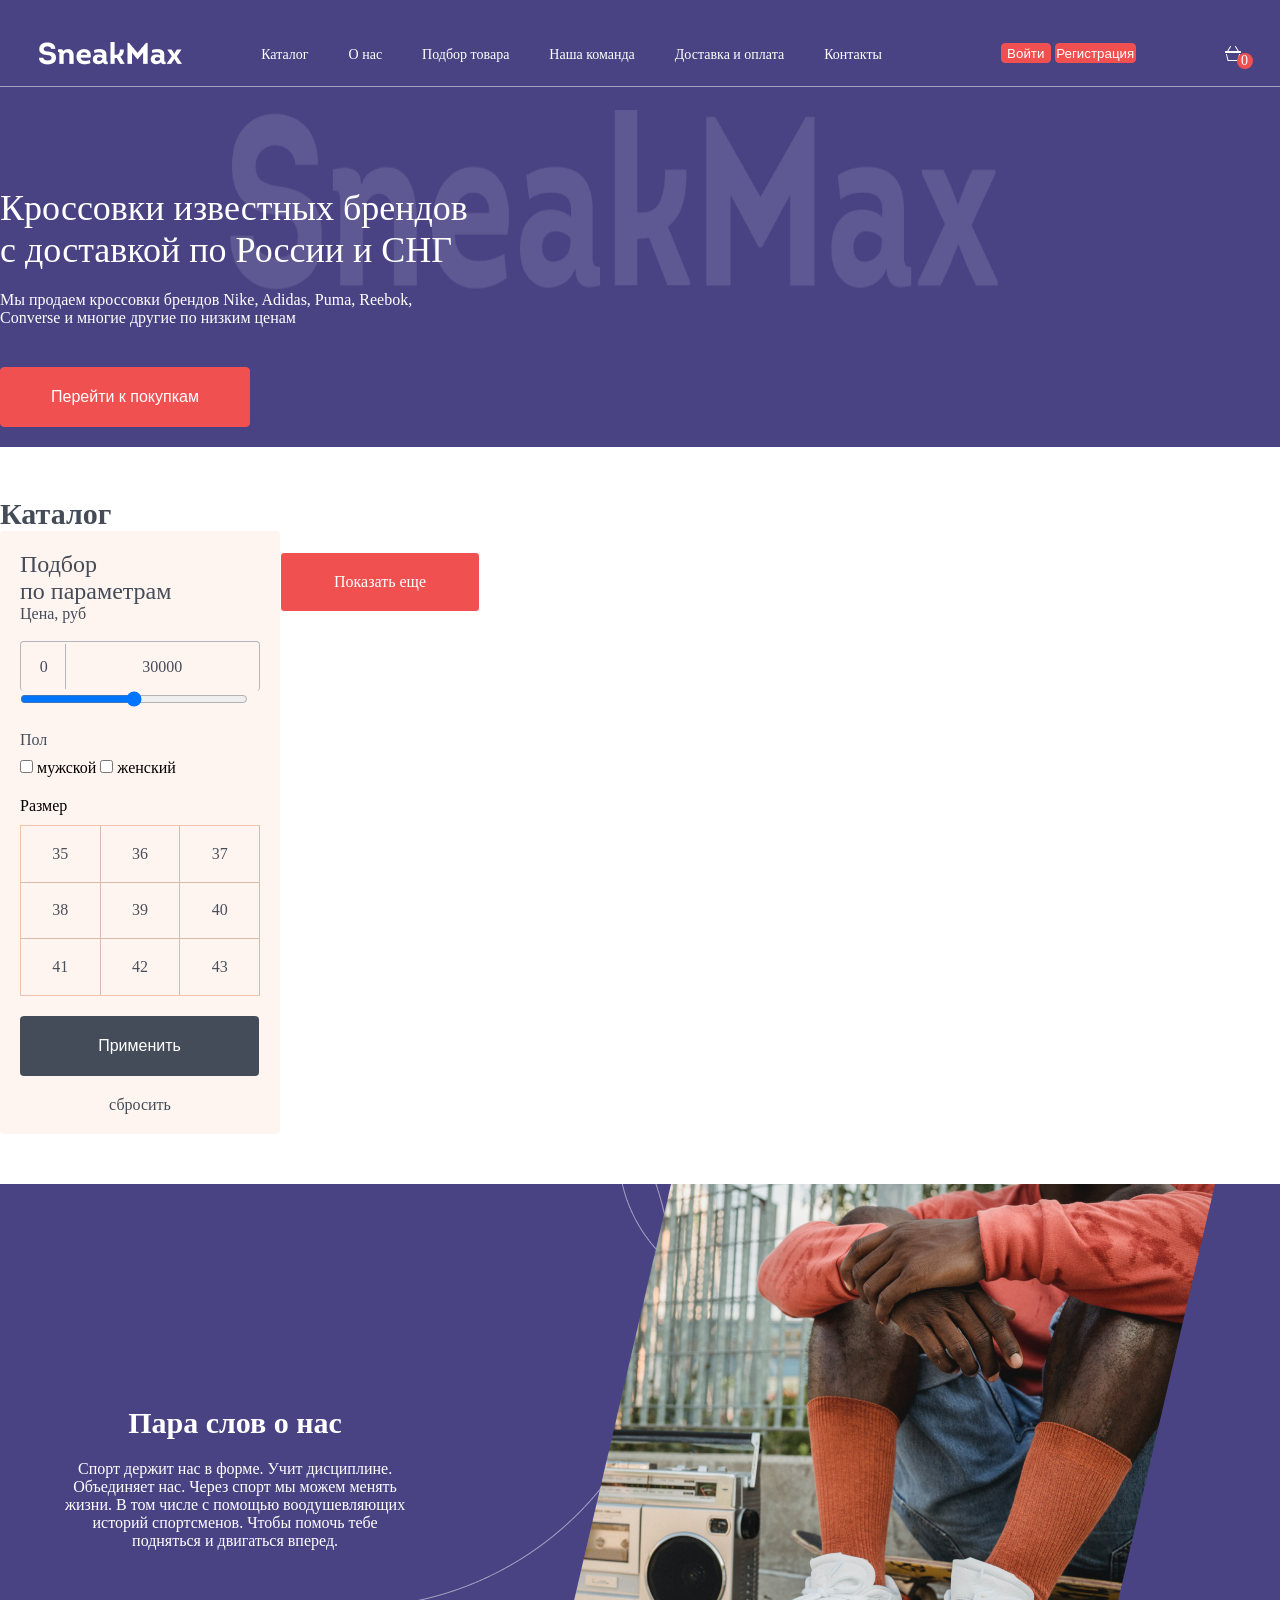
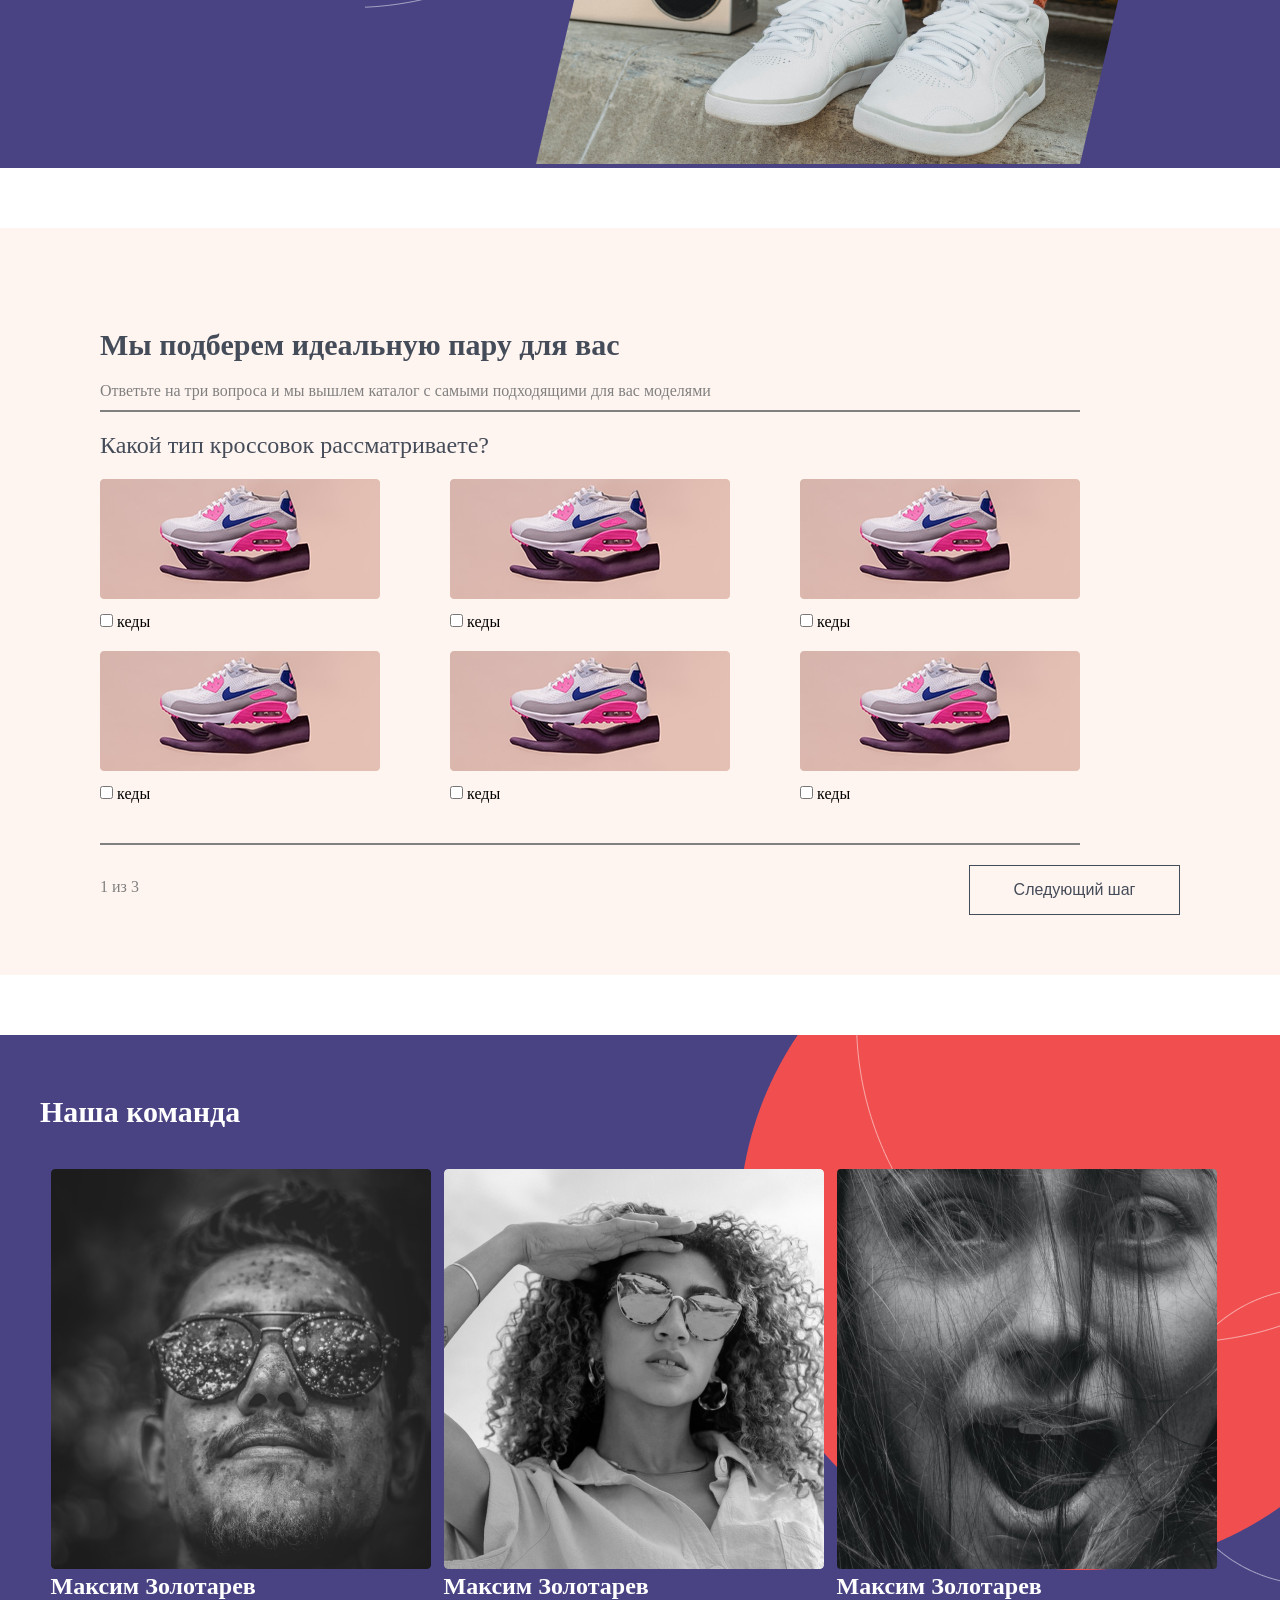
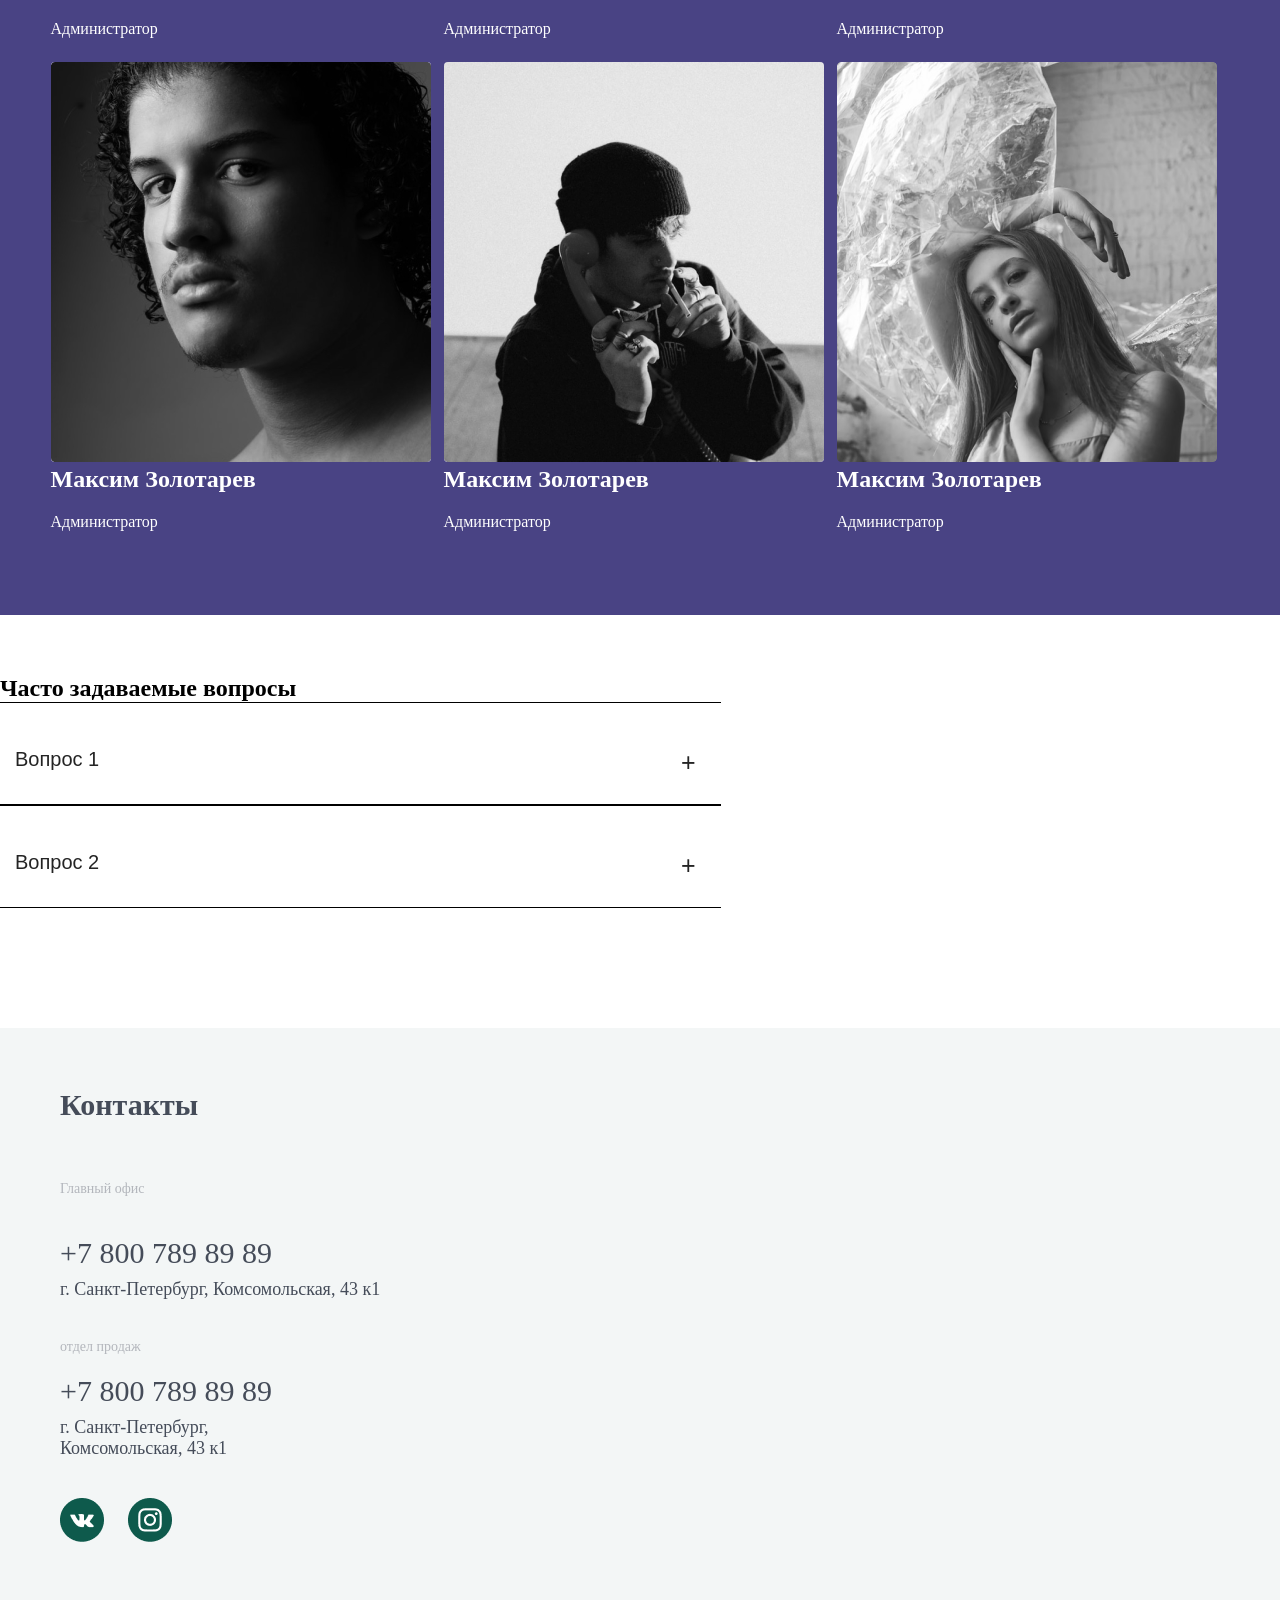
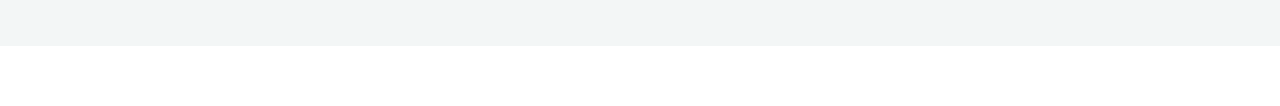
==== commit f078167a: "finished" ====
--- a/index.html
+++ b/index.html
@@ -1,412 +1,411 @@
 <!DOCTYPE html>
 <html lang="en">
-  <head>
-    <meta charset="UTF-8" />
-    <meta http-equiv="X-UA-Compatible" content="IE=edge" />
-    <meta name="viewport" content="width=device-width, initial-scale=1.0" />
-    <title>SneakMax</title>
-    <link rel="stylesheet" href="./sneal.css" />
-  </head>
-
-  <body>
-    <div class="not">
-      <h2>Товар добавлен</h2>
-    </div>
-
-    <header class="header">
-      <img src="./img/bg.png" alt="" class="bg-image" />
-
-      <div class="container">
-        <div class="header_wrapp">
-          <img src="./img/logo.png" alt="logo" />
-
-          <ul class="list">
-            <li class="item-list">Каталог</li>
-            <li class="item-list">О нас</li>
-            <li class="item-list">Подбор товара</li>
-            <li class="item-list">Наша команда</li>
-            <li class="item-list">Доставка и оплата</li>
-            <li class="item-list">Контакты</li>
-          </ul>
-
-          <div class="log-container">
-            <div class="container-btn">
-              <a href="./auth/auth.html"
-                ><button class="btn-in">Войти</button></a
-              >
-              <a href="./reg/reg.html"
-                ><button class="btn-reg">Регистрация</button></a
-              >
-            </div>
-            <button class="btn-logout">Выйти</button>
-          </div>
-
-          <div class="block-basket">
-            <span class="count-basket">0</span>
-            <svg
-              xmlns="http://www.w3.org/2000/svg"
-              width="16"
-              height="16"
-              fill="currentColor"
-              class="basket"
-              viewBox="0 0 16 16"
-            >
-              <path
-                d="M5.757 1.071a.5.5 0 0 1 .172.686L3.383 6h9.234L10.07 1.757a.5.5 0 1 1 .858-.514L13.783 6H15.5a.5.5 0 0 1 .5.5v1a.5.5 0 0 1-.5.5H.5a.5.5 0 0 1-.5-.5v-1A.5.5 0 0 1 .5 6h1.717L5.07 1.243a.5.5 0 0 1 .686-.172zM3.394 15l-1.48-6h-.97l1.525 6.426a.75.75 0 0 0 .729.574h9.606a.75.75 0 0 0 .73-.574L15.056 9h-.972l-1.479 6z"
-              />
-            </svg>
-          </div>
+
+<head>
+  <meta charset="UTF-8" />
+  <meta http-equiv="X-UA-Compatible" content="IE=edge" />
+  <meta name="viewport" content="width=device-width, initial-scale=1.0" />
+  <title>SneakMax</title>
+  <link rel="stylesheet" href="./sneal.css" />
+</head>
+
+<body>
+  <div class="not">
+    <h2>Товар добавлен</h2>
+  </div>
+
+
+
+  <header class="header">
+    <img src="./img/bg.png" alt="" class="bg-image" />
+
+    <div class="container">
+      <div class="header_wrapp">
+        <img src="./img/logo.png" alt="logo" />
+
+        <ul class="list">
+          <li class="item-list">Каталог</li>
+          <li class="item-list">О нас</li>
+          <li class="item-list">Подбор товара</li>
+          <li class="item-list">Наша команда</li>
+          <li class="item-list">Доставка и оплата</li>
+          <li class="item-list">Контакты</li>
+        </ul>
+
+        <div class="log-container">
+          <div class="container-btn">
+            <a href="./auth/auth.html"><button class="btn-in">Войти</button></a>
+            <a href="./reg/reg.html"><button class="btn-reg">Регистрация</button></a>
+          </div>
+          <button class="btn-logout">Выйти</button>
+        </div>
+
+        <div class="block-basket">
+          <span class="count-basket">0</span>
+          <svg xmlns="http://www.w3.org/2000/svg" width="16" height="16" fill="currentColor" class="basket"
+            viewBox="0 0 16 16">
+            <path
+              d="M5.757 1.071a.5.5 0 0 1 .172.686L3.383 6h9.234L10.07 1.757a.5.5 0 1 1 .858-.514L13.783 6H15.5a.5.5 0 0 1 .5.5v1a.5.5 0 0 1-.5.5H.5a.5.5 0 0 1-.5-.5v-1A.5.5 0 0 1 .5 6h1.717L5.07 1.243a.5.5 0 0 1 .686-.172zM3.394 15l-1.48-6h-.97l1.525 6.426a.75.75 0 0 0 .729.574h9.606a.75.75 0 0 0 .73-.574L15.056 9h-.972l-1.479 6z" />
+          </svg>
         </div>
       </div>
-
-      <div class="container">
-        <div class="section1">
-          <div class="sneak-max">
-            <h1 class="title-max">
-              Кроссовки известных брендов <br />
-              с доставкой по России и СНГ
-            </h1>
-            <p class="text-max">
-              Мы продаем кроссовки брендов Nike, Adidas, Puma, Reebok, <br />
-              Converse и многие другие по низким ценам
-            </p>
-            <button class="btn-max">Перейти к покупкам</button>
-            <img src="./img/back-текст.png" alt="" class="img-sneak" />
-          </div>
+    </div>
+
+    <div class="container">
+      <div class="section1">
+        <div class="sneak-max">
+          <h1 class="title-max">
+            Кроссовки известных брендов <br />
+            с доставкой по России и СНГ
+          </h1>
+          <p class="text-max">
+            Мы продаем кроссовки брендов Nike, Adidas, Puma, Reebok, <br />
+            Converse и многие другие по низким ценам
+          </p>
+          <button class="btn-max">Перейти к покупкам</button>
+          <img src="./img/back-текст.png" alt="" class="img-sneak" />
         </div>
       </div>
-    </header>
-
-    <main>
-      <div class="container">
-          <div class="left-section">
-            <h1 class="catalog">Каталог</h1>
-
-            <div class="filter-block">
-              <h1 class="parameters">
-                Подбор <br />
-                по параметрам
-              </h1>
-              <div class="filter">
-                <p class="filter-text">Цена, руб</p>
-                <table class="price-table">
-                  <tr>
-                    <td class="td1">0</td>
-                    <td class="td2">30000</td>
-                  </tr>
-                </table>
-                <input
-                  class="range"
-                  type="range"
-                  min="0"
-                  max="30000"
-                  value="15000"
-                />
-              </div>
-
-              <div class="checkbox">
-                <p class="text-checkbox">Пол</p>
-                <div class="input">
-                  <label class="label">
-                    <input type="checkbox" id="check" />
-                    <label class="label-text" for="check">мужской</label>
-                  </label>
-
-                  <label class="label">
-                    <input type="checkbox" id="check2" />
-                    <label class="label-text" for="check2">женский</label>
-                  </label>
-
-                  <!-- <label><input type="checkbox"> мужской</label>
+    </div>
+  </header>
+
+  <main>
+    <div class="container catalog-block">
+      <div class="left-section">
+        <h1 class="catalog">Каталог</h1>
+
+        <div class="filter-block">
+          <h1 class="parameters">
+            Подбор <br />
+            по параметрам
+          </h1>
+          <div class="filter">
+            <p class="filter-text">Цена, руб</p>
+            <table class="price-table">
+              <tr>
+                <td class="td1">0</td>
+                <td class="td2">30000</td>
+              </tr>
+            </table>
+            <input class="range" type="range" min="0" max="30000" value="15000" />
+          </div>
+
+          <div class="checkbox">
+            <p class="text-checkbox">Пол</p>
+            <div class="input">
+              <label class="label">
+                <input type="checkbox" id="check" class="check" data-pol="male" />
+                <label class="label-text" for="check">мужской</label>
+              </label>
+
+              <label class="label">
+                <input type="checkbox" id="check2" class="check" data-pol="female" />
+                <label class="label-text" for="check2">женский</label>
+              </label>
+
+              <!-- <label><input type="checkbox"> мужской</label>
       <label><input type="checkbox" checked> женский</label> -->
-                </div>
-              </div>
-              <div class="block-sizes">
-                <p class="sizes-text">Размер</p>
-                <table class="table-sizes">
-                  <tr>
-                    <td class="size-item" data-size="35">35</td>
-                    <td class="size-item" data-size="36">36</td>
-                    <td class="size-item" data-size="37">37</td>
-                  </tr>
-                  <tr>
-                    <td class="size-item" data-size="38">38</td>
-                    <td class="size-item" data-size="39">39</td>
-                    <td class="size-item" data-size="40">40</td>
-                  </tr>
-                  <td class="size-item" data-size="41">41</td>
-                  <td class="size-item" data-size="42">42</td>
-                  <td class="size-item" data-size="43">43</td>
-                  <tr></tr>
-                </table>
-
-                <button class="btn-left-block">Применить</button>
-                <p class="text-reset">сбросить</p>
-              </div>
-            </div>
-          </div>
-          <div class="right-section">
-            <div class="cards"></div>
-            <div class="btn-sneakers">Показать еще</div>
-          </div>
+            </div>
+          </div>
+          <div class="block-sizes">
+            <p class="sizes-text">Размер</p>
+            <table class="table-sizes">
+              <tr>
+                <td class="size-item" data-size="35">35</td>
+                <td class="size-item" data-size="36">36</td>
+                <td class="size-item" data-size="37">37</td>
+              </tr>
+              <tr>
+                <td class="size-item" data-size="38">38</td>
+                <td class="size-item" data-size="39">39</td>
+                <td class="size-item" data-size="40">40</td>
+              </tr>
+              <td class="size-item" data-size="41">41</td>
+              <td class="size-item" data-size="42">42</td>
+              <td class="size-item" data-size="43">43</td>
+              <tr></tr>
+            </table>
+
+            <button class="btn-left-block">Применить</button>
+            <p class="text-reset">сбросить</p>
+          </div>
+        </div>
       </div>
-     
-
-      <div class="container">
-        <section class="about-us">
-          <img src="./img/figure.png" alt="" class="figure-about" />
-          <div class="left-block-about">
-            <h1 class="title-about">Пара слов о нас</h1>
-            <p class="text-about">
-              Спорт держит нас в форме. Учит дисциплине. <br />
-              Объединяет нас. Через спорт мы можем менять <br />
-              жизни. В том числе с помощью воодушевляющих <br />
-              историй спортсменов. Чтобы помочь тебе <br />
-              подняться и двигаться вперед.
-            </p>
-            <!-- <img src="./img/cite.png" alt="" class="img-cite" /> -->
-          </div>
-
-          <div class="right-block-about">
-            <img src="./img/pexels-budgeron-bach-5158825 2.png" alt="" />
-          </div>
-        </section>
+      <div class="right-section">
+
+        <!-- <div class="card">
+          <img src="./img/sneakers.png">
+          <div class="content-card">
+            <p class="text-sneakers">Кроссовки Nike Air Force 1 '07 QS</p>
+            <p class="price-sneakers">30000</p>
+            <span class="size-sneakers">Размер: 38</span>
+            <span class="size-sneakers">Пол: Мужской</span><br>
+            <button class="add-btn">Добавить</button>
+          </div> -->
+<div class="cards"></div>
+        <div class="btn-sneakers">Показать еще</div>
+
+        </div>
+        
+        <!-- <div class="btn-sneakers">Показать еще</div> -->
       </div>
-
-      <div class="container">
-        <section class="sneakers-for-you">
-          <div class="sneakers-catalog">
-            <h1 class="title-sneakers">Мы подберем идеальную пару для вас</h1>
-            <p class="text-sneak">
-              Ответьте на три вопроса и мы вышлем каталог с самыми подходящими
-              для вас моделями
-            </p>
-            <div class="line"></div>
-            <h1 class="type-title">Какой тип кроссовок рассматриваете?</h1>
-            <div class="cards-type">
-              <!-- 1 карточка -->
-              <div class="type-sneakers">
-                <img src="./img/sneakers-type.png" alt="" class="img-type" />
-                <div class="label-check">
-                  <label class="label">
-                    <input type="checkbox" id="check2" />
-                    <label class="checkbox-type" for="check2">кеды</label>
-                  </label>
-                </div>
-              </div>
-              <!-- 2 карточка  -->
-              <div class="type-sneakers">
-                <img src="./img/sneakers-type.png" alt="" class="img-type" />
-                <div class="label-check">
-                  <label class="label">
-                    <input type="checkbox" id="check2" />
-                    <label class="checkbox-type" for="check2">кеды</label>
-                  </label>
-                </div>
-              </div>
-              <!-- 3 карточка -->
-              <div class="type-sneakers">
-                <img src="./img/sneakers-type.png" alt="" class="img-type" />
-                <div class="label-check">
-                  <label class="label">
-                    <input type="checkbox" id="check2" />
-                    <label class="checkbox-type" for="check2">кеды</label>
-                  </label>
-                </div>
-              </div>
-            </div>
-
-            <div class="cards-type">
-              <!-- 4 карточка  -->
-              <div class="type-sneakers">
-                <img src="./img/sneakers-type.png" alt="" class="img-type" />
-                <div class="label-check">
-                  <label class="label">
-                    <input type="checkbox" id="check2" />
-                    <label class="checkbox-type" for="check2">кеды</label>
-                  </label>
-                </div>
-              </div>
-              <!-- 5 карточка -->
-              <div class="type-sneakers">
-                <img src="./img/sneakers-type.png" alt="" class="img-type" />
-                <div class="label-check">
-                  <label class="label">
-                    <input type="checkbox" id="check2" />
-                    <label class="checkbox-type" for="check2">кеды</label>
-                  </label>
-                </div>
-              </div>
-              <!-- 6 карточка  -->
-              <div class="type-sneakers">
-                <img src="./img/sneakers-type.png" alt="" class="img-type" />
-                <div class="label-check">
-                  <label class="label">
-                    <input type="checkbox" id="check2" />
-                    <label class="checkbox-type" for="check2">кеды</label>
-                  </label>
-                </div>
-              </div>
-            </div>
-            <div class="line2"></div>
-            <div class="block-page-btn">
-              <p class="page">1 из 3</p>
-              <button class="btn-step">Следующий шаг</button>
-            </div>
-          </div>
-        </section>
+    </div>
+
+
+    <div class="container">
+      <section class="about-us">
+        <img src="./img/figure.png" alt="" class="figure-about" />
+        <div class="left-block-about">
+          <h1 class="title-about">Пара слов о нас</h1>
+          <p class="text-about">
+            Спорт держит нас в форме. Учит дисциплине. <br />
+            Объединяет нас. Через спорт мы можем менять <br />
+            жизни. В том числе с помощью воодушевляющих <br />
+            историй спортсменов. Чтобы помочь тебе <br />
+            подняться и двигаться вперед.
+          </p>
+          <!-- <img src="./img/cite.png" alt="" class="img-cite" /> -->
+        </div>
+
+        <div class="right-block-about">
+          <img src="./img/pexels-budgeron-bach-5158825 2.png" alt="" />
+        </div>
+      </section>
+    </div>
+
+    <div class="container">
+      <section class="sneakers-for-you">
+        <div class="sneakers-catalog">
+          <h1 class="title-sneakers">Мы подберем идеальную пару для вас</h1>
+          <p class="text-sneak">
+            Ответьте на три вопроса и мы вышлем каталог с самыми подходящими
+            для вас моделями
+          </p>
+          <div class="line"></div>
+          <h1 class="type-title">Какой тип кроссовок рассматриваете?</h1>
+          <div class="cards-type">
+            <!-- 1 карточка -->
+            <div class="type-sneakers">
+              <img src="./img/sneakers-type.png" alt="" class="img-type" />
+              <div class="label-check">
+                <label class="label">
+                  <input type="checkbox" id="check2" />
+                  <label class="checkbox-type" for="check2">кеды</label>
+                </label>
+              </div>
+            </div>
+            <!-- 2 карточка  -->
+            <div class="type-sneakers">
+              <img src="./img/sneakers-type.png" alt="" class="img-type" />
+              <div class="label-check">
+                <label class="label">
+                  <input type="checkbox" id="check2" />
+                  <label class="checkbox-type" for="check2">кеды</label>
+                </label>
+              </div>
+            </div>
+            <!-- 3 карточка -->
+            <div class="type-sneakers">
+              <img src="./img/sneakers-type.png" alt="" class="img-type" />
+              <div class="label-check">
+                <label class="label">
+                  <input type="checkbox" id="check2" />
+                  <label class="checkbox-type" for="check2">кеды</label>
+                </label>
+              </div>
+            </div>
+          </div>
+
+          <div class="cards-type">
+            <!-- 4 карточка  -->
+            <div class="type-sneakers">
+              <img src="./img/sneakers-type.png" alt="" class="img-type" />
+              <div class="label-check">
+                <label class="label">
+                  <input type="checkbox" id="check2" />
+                  <label class="checkbox-type" for="check2">кеды</label>
+                </label>
+              </div>
+            </div>
+            <!-- 5 карточка -->
+            <div class="type-sneakers">
+              <img src="./img/sneakers-type.png" alt="" class="img-type" />
+              <div class="label-check">
+                <label class="label">
+                  <input type="checkbox" id="check2" />
+                  <label class="checkbox-type" for="check2">кеды</label>
+                </label>
+              </div>
+            </div>
+            <!-- 6 карточка  -->
+            <div class="type-sneakers">
+              <img src="./img/sneakers-type.png" alt="" class="img-type" />
+              <div class="label-check">
+                <label class="label">
+                  <input type="checkbox" id="check2" />
+                  <label class="checkbox-type" for="check2">кеды</label>
+                </label>
+              </div>
+            </div>
+          </div>
+          <div class="line2"></div>
+          <div class="block-page-btn">
+            <p class="page">1 из 3</p>
+            <button class="btn-step">Следующий шаг</button>
+          </div>
+        </div>
+      </section>
+    </div>
+
+    <div class="container">
+      <section class="team">
+        <div class="figure-team">
+          <img src="./img/figure4.png" alt="" class="figure-team" />
+        </div>
+
+        <h1 class="team-title">Наша команда</h1>
+        <div class="team-cards">
+          <div class="team-block">
+            <!-- 1 карточка -->
+            <div class="our-team-cards">
+              <img src="./img/1.png" alt="" class="img-team" />
+              <h1 class="our-team-title">Максим Золотарев</h1>
+              <p class="text-our-team">Администратор</p>
+            </div>
+
+            <!-- 2 карточка  -->
+            <div class="our-team-cards">
+              <img src="./img/2.png" alt="" class="img-team" />
+              <h1 class="our-team-title">Максим Золотарев</h1>
+              <p class="text-our-team">Администратор</p>
+            </div>
+
+            <!-- 3 карточка -->
+            <div class="our-team-cards">
+              <img src="./img/3.jpg" alt="" class="img-team" />
+              <h1 class="our-team-title">Максим Золотарев</h1>
+              <p class="text-our-team">Администратор</p>
+            </div>
+          </div>
+
+          <div class="team-block">
+            <!-- 4 карточка -->
+            <div class="our-team-cards">
+              <img src="./img/4.jpg" alt="" class="img-team" />
+              <h1 class="our-team-title">Максим Золотарев</h1>
+              <p class="text-our-team">Администратор</p>
+            </div>
+
+            <!-- 5 карточка -->
+
+            <div class="our-team-cards">
+              <img src="./img/5.jpg" alt="" class="img-team" />
+              <h1 class="our-team-title">Максим Золотарев</h1>
+              <p class="text-our-team">Администратор</p>
+            </div>
+
+            <!-- 6 карточка -->
+
+            <div class="our-team-cards">
+              <img src="./img/6.png" alt="" class="img-team" />
+              <h1 class="our-team-title">Максим Золотарев</h1>
+              <p class="text-our-team">Администратор</p>
+            </div>
+          </div>
+        </div>
+      </section>
+    </div>
+
+    <div class="container">
+      <section class="block-faq">
+        <h1 class="block-title-faq">Часто задаваемые вопросы</h1>
+
+        <div class="accordion">
+          <div class="item">
+            <button class="title">Вопрос 1</button>
+            <div class="content-ac">
+              <p>
+                А это ответ 1: в комплексе функционируют 6 детских садов с
+                площадками, воспитателями и всякими <br />
+                другими людьми
+              </p>
+            </div>
+          </div>
+
+          <div class="item">
+            <button class="title">Вопрос 2</button>
+            <div class="content-ac">
+              <p>
+                А это ответ 1: в комплексе функционируют 6 детских садов с
+                площадками, воспитателями и всякими <br />
+                другими людьми
+              </p>
+            </div>
+          </div>
+        </div>
+      </section>
+    </div>
+
+    <div class="container">
+      <section class="contacts">
+        <div class="block-contacts">
+          <h1 class="title-contacts">Контакты</h1>
+          <p class="head-office">Главный офис</p>
+          <p class="telephone">+7 800 789 89 89</p>
+          <p class="address">г. Санкт-Петербург, Комсомольская, 43 к1</p>
+          <p class="text-sales">отдел продаж</p>
+          <p class="telephone2">+7 800 789 89 89</p>
+          <p class="address2">г. Санкт-Петербург, Комсомольская, 43 к1</p>
+          <div class="img-logo">
+            <img src="./img/VK.png" alt="" class="logo-vk" />
+            <img src="./img/Instagram.png" alt="" class="logo-inst" />
+          </div>
+        </div>
+        <div class="contacts__map">
+          <iframe
+            src="https://yandex.ru/map-widget/v1/?um=constructor%3Ad778e70ad97eed3311e017243948eada6f2f8fdb418909008e8bcf9c5e8c79ec&amp;source=constructor"
+            width="747" height="503" frameborder="0"></iframe>
+        </div>
+      </section>
+    </div>
+
+    <!-- <section class="input-block"></section> -->
+
+    <div class="modal">
+      <div class="shadow"></div>
+
+      <div class="content">
+        <h1 class="no-card">У вас пустая корзина</h1>
+        <div class="container-card">
+
+
+
+
+
+        </div>
+
+        <div class="footer-modal">
+          <div class="total">
+            <div class="total-text">Итого:</div>
+            <div class="total-price">0</div>
+          </div>
+
+          <button class="block-modal-btn">Перейти в корзину</button>
+        </div>
       </div>
-
-      <div class="container">
-        <section class="team">
-          <div class="figure-team">
-            <img src="./img/figure4.png" alt="" class="figure-team" />
-          </div>
-
-          <h1 class="team-title">Наша команда</h1>
-          <div class="team-cards">
-            <div class="team-block">
-              <!-- 1 карточка -->
-              <div class="our-team-cards">
-                <img src="./img/1.png" alt="" class="img-team" />
-                <h1 class="our-team-title">Максим Золотарев</h1>
-                <p class="text-our-team">Администратор</p>
-              </div>
-
-              <!-- 2 карточка  -->
-              <div class="our-team-cards">
-                <img src="./img/2.png" alt="" class="img-team" />
-                <h1 class="our-team-title">Максим Золотарев</h1>
-                <p class="text-our-team">Администратор</p>
-              </div>
-
-              <!-- 3 карточка -->
-              <div class="our-team-cards">
-                <img src="./img/3.jpg" alt="" class="img-team" />
-                <h1 class="our-team-title">Максим Золотарев</h1>
-                <p class="text-our-team">Администратор</p>
-              </div>
-            </div>
-
-            <div class="team-block">
-              <!-- 4 карточка -->
-              <div class="our-team-cards">
-                <img src="./img/4.jpg" alt="" class="img-team" />
-                <h1 class="our-team-title">Максим Золотарев</h1>
-                <p class="text-our-team">Администратор</p>
-              </div>
-
-              <!-- 5 карточка -->
-
-              <div class="our-team-cards">
-                <img src="./img/5.jpg" alt="" class="img-team" />
-                <h1 class="our-team-title">Максим Золотарев</h1>
-                <p class="text-our-team">Администратор</p>
-              </div>
-
-              <!-- 6 карточка -->
-
-              <div class="our-team-cards">
-                <img src="./img/6.png" alt="" class="img-team" />
-                <h1 class="our-team-title">Максим Золотарев</h1>
-                <p class="text-our-team">Администратор</p>
-              </div>
-            </div>
-          </div>
-        </section>
-      </div>
-
-      <div class="container">
-        <section class="block-faq">
-          <h1 class="block-title-faq">Часто задаваемые вопросы</h1>
-
-          <div class="accordion">
-            <div class="item">
-              <button class="title">Вопрос 1</button>
-              <div class="content-ac">
-                <p>
-                  А это ответ 1: в комплексе функционируют 6 детских садов с
-                  площадками, воспитателями и всякими <br />
-                  другими людьми
-                </p>
-              </div>
-            </div>
-
-            <div class="item">
-              <button class="title">Вопрос 2</button>
-              <div class="content-ac">
-                <p>
-                  А это ответ 1: в комплексе функционируют 6 детских садов с
-                  площадками, воспитателями и всякими <br />
-                  другими людьми
-                </p>
-              </div>
-            </div>
-          </div>
-        </section>
-      </div>
-
-      <div class="container">
-        <section class="contacts">
-          <div class="block-contacts">
-            <h1 class="title-contacts">Контакты</h1>
-            <p class="head-office">Главный офис</p>
-            <p class="telephone">+7 800 789 89 89</p>
-            <p class="address">г. Санкт-Петербург, Комсомольская, 43 к1</p>
-            <p class="text-sales">отдел продаж</p>
-            <p class="telephone2">+7 800 789 89 89</p>
-            <p class="address2">г. Санкт-Петербург, Комсомольская, 43 к1</p>
-            <div class="img-logo">
-              <img src="./img/VK.png" alt="" class="logo-vk" />
-              <img src="./img/Instagram.png" alt="" class="logo-inst" />
-            </div>
-          </div>
-          <div class="contacts__map">
-            <iframe
-              src="https://yandex.ru/map-widget/v1/?um=constructor%3Ad778e70ad97eed3311e017243948eada6f2f8fdb418909008e8bcf9c5e8c79ec&amp;source=constructor"
-              width="747"
-              height="503"
-              frameborder="0"
-            ></iframe>
-          </div>
-        </section>
-      </div>
-
-      <section class="input-block"></section>
-
-      <div class="modal">
-        <div class="shadow"></div>
-
-        <div class="content">
-            <h1 class="no-card">У вас пустая корзина</h1>
-          <div class="container-card">
-           
-
-          
-
-           
-          </div>
-
-          <div class="footer-modal">
-            <div class="total">
-              <div class="total-text">Итого:</div>
-              <div class="total-price">0</div>
-            </div>
-
-            <button class="block-modal-btn">Перейти в корзину</button>
-          </div>
-        </div>
-      </div>
-    </main>
-
-
-
-    <script src="/delete.js" type="module"></script>
-    <script src="basket.js" type="module"></script>
-    <script src="modal.js"></script>
-    <script src="script.js" type="module"></script>
-    <script src="accordion.js"></script>
-    <script src="./addItem.js" type="module"></script>
-    <script src="filterSize.js" type="module"></script>
-  </body>
-</html>
+    </div>
+  </main>
+
+
+
+  <script src="/delete.js" type="module"></script>
+  <script src="basket.js" type="module"></script>
+  <script src="modal.js"></script>
+  <script src="script.js" type="module"></script>
+  <script src="accordion.js"></script>
+  <script src="./addItem.js" type="module"></script>
+  <script src="filterSize.js" type="module"></script>
+
+</body>
+
+</html>
--- a/sneal.css
+++ b/sneal.css
@@ -45,29 +45,24 @@
 }
 
 .header {
-  /* display: flex; */
-
   background-color: hsla(246, 33%, 39%, 1);
-  /* height: 528px; */
-  /* flex-direction: column; */
   padding: 20px 0;
 
-  /* padding: 0px 370px; */
+ 
 }
 
 .container {
   max-width: 1300px;
   display: flex;
   margin: 0 auto;
-  /* justify-content: space-between; */
-  /* overflow: hidden; */
+  
 }
 
 .header_wrapp {
   display: flex;
+  width: 100%;
   align-items: center;
   justify-content: space-around;
-
   border-bottom: 1px solid rgba(255, 255, 255, 0.5);
 }
 
@@ -98,13 +93,19 @@
   border: 1px solid hsla(0, 85%, 63%, 1);
 }
 
-.btn-reg {
+.btn-reg, .btn-logout, .add-btn {
   background-color: hsla(0, 85%, 63%, 1);
   color: hsla(0, 0%, 100%, 1);
   border-radius: 4px;
   width: 81px;
   height: 20px;
   border: 1px solid hsla(0, 85%, 63%, 1);
+  cursor: pointer;
+  transition: transform .3s;
+}
+
+.btn-logout:hover{
+  transform: scale(1.2);
 }
 
 .section1 {
@@ -322,9 +323,46 @@
     flex-wrap: wrap;
 } */
 
+.card{
+  position: relative;
+  display: flex;
+  justify-content: center;
+  width: 280;
+  height: 280px;
+  margin: 20px;
+}
+
+.content-card{
+  position: absolute;
+  max-height: 30px;
+  inset: 0;
+  
+  overflow: hidden;
+  transition: max-height .6s;
+  display: flex;
+  flex-direction: column;
+  justify-content: space-around;
+  align-items: center;
+}
+
+.card:hover  .content-card{
+  max-height: 100%;
+  
+  
+  background-color: #00000057;
+  backdrop-filter: blur(6px);
+}
+
+.catalog-block{
+  padding: 50px 0px;
+}
+
+
+
 .cards {
   display: flex;
   flex-wrap: wrap;
+
   margin-top: 15px;
 }
 
@@ -366,13 +404,15 @@
 .about-us {
   background-color: hsla(246, 33%, 39%, 1);
   display: flex;
+  justify-content: space-around;
+  width: 100%;
 }
 .right-block-about {
   clip-path: polygon(20% 0, 100% 0, 80% 100%, 0% 100%);
-  overflow: hidden;
+  /* overflow: hidden; */
 }
 .left-block-about {
-  /* margin-left: 374px; */
+ 
   margin-top: 222px;
 }
 .title-about {
@@ -386,30 +426,35 @@
   font-weight: 400;
   font-size: 16px;
   color: hsla(0, 0%, 100%, 1);
-  /* margin-left: 374px; */
+ 
   text-align: center;
 }
 .img-cite {
   width: 147px;
   height: 20px;
   margin-top: 20px;
-  /* margin-left: 670px; */
+  
   margin-right: 53px;
 }
 .figure-about {
-  /* width: 550px;
-    height: 424px; */
+
   position: absolute;
   pointer-events: none;
 }
 
+.sneakers-for-you{
+  width: 100%;
+}
+
 .sneakers-catalog {
-  /* width: 1180px;
-height: 658px; */
+
   background-color: hsla(21, 100%, 97%, 1);
 
-  margin-bottom: 60px;
-  margin-top: 60px;
+  /* margin-bottom: 60px;
+  margin-top: 60px; */
+  margin: 60px 0px;
+  padding: 60px 0px;
+  
 }
 .title-sneakers {
   padding-top: 40px;
@@ -483,15 +528,22 @@
   height: 50px;
   background-color: hsla(21, 100%, 97%, 1);
   border: 1px solid hsla(219, 13%, 31%, 1);
+  transition: .5s;
+  cursor: pointer;
+}
+
+.btn-step:hover{
+  background-color: #000000ce;
+  color: #fff;
 }
 
 .team {
   background-color: hsla(246, 33%, 39%, 1);
-  /* width: 1,920px; */
-  /* height: 1,190px; */
+  
   padding: 60px 40px;
-  /* margin-top: 60px; */
+  
   position: relative;
+  width: 100%;
 }
 .team-title {
   color: hsla(0, 0%, 100%, 1);
@@ -538,8 +590,16 @@
   border-radius: 4px;
 }
 
+
+.block-faq{
+  margin: 60px 0px;
+  display: flex;
+  flex-direction: column;
+  justify-content: center;
+}
+
 .accordion {
-  width: 800px;
+  width: 100%;
   margin: 0 auto;
 }
 
@@ -596,8 +656,9 @@
 .contacts {
   background-color: hsla(169, 15%, 96%, 1);
   height: 618px;
-  margin-top: 60px;
-  display: flex;
+  margin: 60px 0px;
+  display: flex;
+  padding: 60px;
 
   padding-top: 60px;
 }
